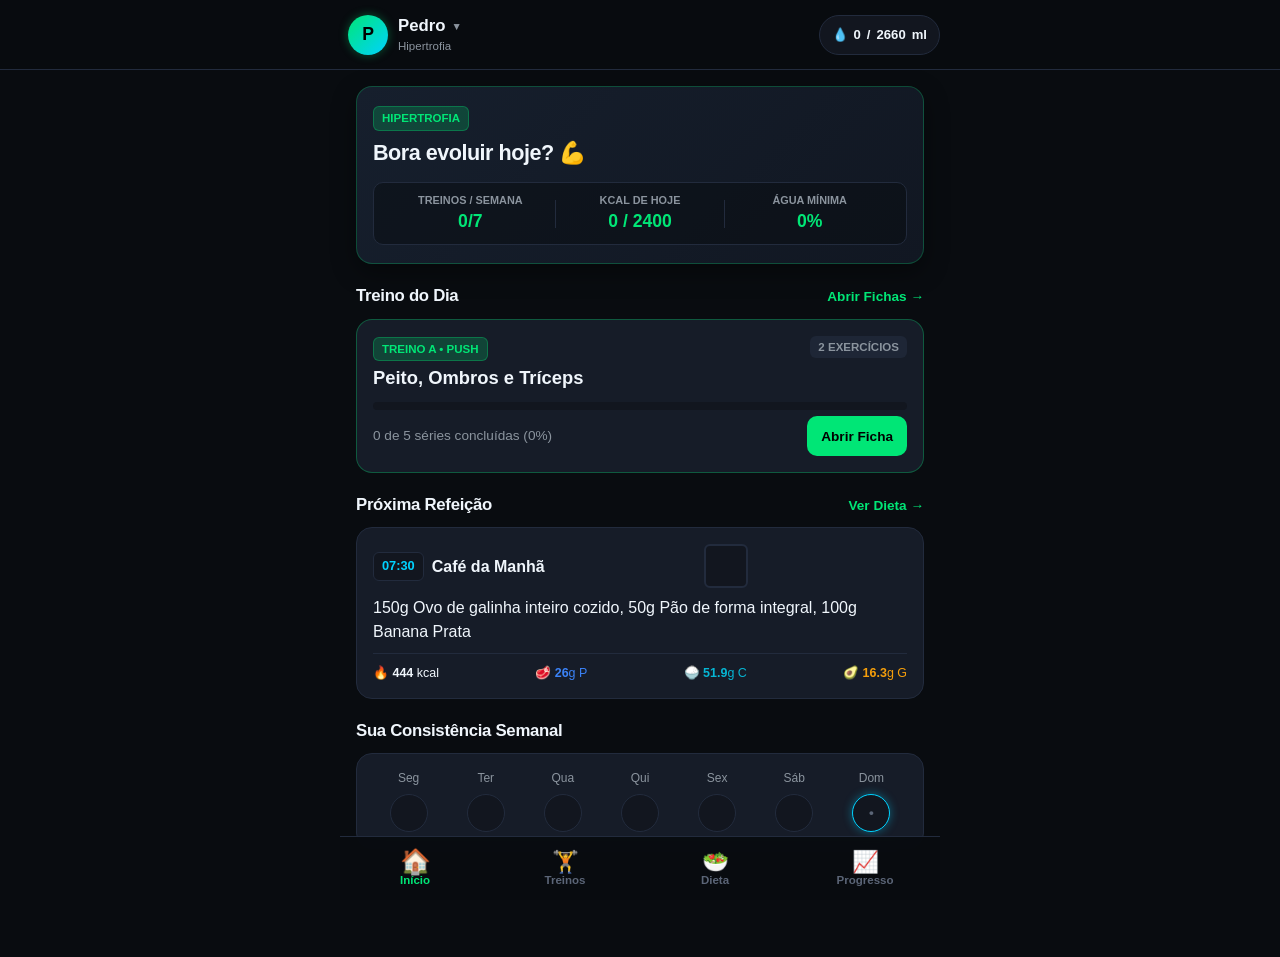
==== index.html @ f4680b04 "feat: tabela TACO com cálculo de gramas, multiperfil, comparador de fotos de evolução e meta mínima " ====
<!DOCTYPE html>
<html lang="pt-BR">
<head>
  <meta charset="UTF-8">
  <meta name="viewport" content="width=device-width, initial-scale=1.0, maximum-scale=1.0, user-scalable=no, viewport-fit=cover">
  <meta name="theme-color" content="#090c10">
  <meta name="apple-mobile-web-app-capable" content="yes">
  <meta name="apple-mobile-web-app-status-bar-style" content="black-translucent">
  <meta name="apple-mobile-web-app-title" content="IronPulse">
  <meta name="description" content="App de Treinos, Dieta TACO, Multiperfil e Comparador de Fotos">
  
  <link rel="manifest" href="./manifest.json">
  <link rel="icon" type="image/svg+xml" href="./icon.svg">
  <link rel="apple-touch-icon" href="./icon.svg">
  
  <title>IronPulse • Treinos & Dieta TACO</title>
  <link rel="stylesheet" href="./style.css">
</head>
<body>

  <!-- Top App Bar com Seletor de Perfis -->
  <header class="app-header">
    <div class="header-content">
      <!-- Seletor de Perfil do Usuário -->
      <div class="profile-header-trigger" id="btn-open-profile-sheet" title="Trocar ou Criar Perfil">
        <div class="profile-avatar-circle" id="header-avatar-circle">P</div>
        <div class="profile-name-meta">
          <div class="profile-name-row">
            <strong id="header-profile-name">Pedro</strong>
            <span class="dropdown-arrow">▼</span>
          </div>
          <span class="header-subtitle" id="header-profile-goal">Hipertrofia</span>
        </div>
      </div>

      <!-- Ações do Header (Água Rápida) -->
      <div class="header-actions">
        <button id="btn-quick-water" class="btn-pill" title="Adicionar Água">
          💧 <span id="water-display">0</span> / <span id="water-min-goal-display">2500</span>ml
        </button>
      </div>
    </div>
  </header>

  <!-- Container Principal -->
  <main class="app-content">

    <!-- ==================== ABA 1: INÍCIO ==================== -->
    <section id="tab-home" class="tab-panel active">
      <!-- Hero Card Superior -->
      <div class="hero-card">
        <div class="hero-top">
          <div>
            <span class="tag tag-accent" id="home-goal-badge">Hipertrofia</span>
            <h2 id="home-greeting">Bora evoluir hoje? 💪</h2>
          </div>
        </div>
        <div class="hero-stats-row">
          <div class="hero-stat-item">
            <span class="stat-label">Treinos / Semana</span>
            <strong class="stat-val" id="home-week-workouts-count">0/7</strong>
          </div>
          <div class="hero-divider"></div>
          <div class="hero-stat-item">
            <span class="stat-label">Kcal de Hoje</span>
            <strong class="stat-val"><span id="home-kcal-val">0</span> / <span id="home-target-kcal-val">2400</span></strong>
          </div>
          <div class="hero-divider"></div>
          <div class="hero-stat-item">
            <span class="stat-label">Água Mínima</span>
            <strong class="stat-val" id="home-water-ratio">0%</strong>
          </div>
        </div>
      </div>

      <!-- Treino Recomendado -->
      <div class="section-header">
        <h3>Treino do Dia</h3>
        <button class="link-btn" id="btn-home-manage-workouts">Abrir Fichas →</button>
      </div>
      <div class="card card-glow" id="home-workout-box">
        <!-- Renderizado dinamicamente -->
      </div>

      <!-- Próxima Refeição -->
      <div class="section-header">
        <h3>Próxima Refeição</h3>
        <button class="link-btn" id="btn-home-go-diet">Ver Dieta →</button>
      </div>
      <div class="card" id="home-meal-box">
        <!-- Renderizado dinamicamente -->
      </div>

      <!-- Rastreador de Consistência -->
      <div class="section-header">
        <h3>Sua Consistência Semanal</h3>
      </div>
      <div class="card">
        <div class="week-strip" id="home-week-strip">
          <!-- Gerado dinamicamente -->
        </div>
      </div>
    </section>

    <!-- ==================== ABA 2: TREINOS (CONSTRUTOR LIVRE) ==================== -->
    <section id="tab-workouts" class="tab-panel">
      <!-- Seletor de Fichas do Usuário -->
      <div class="workouts-nav-bar">
        <div class="workouts-scroll-pills" id="workout-tabs-bar">
          <!-- Gerado dinamicamente -->
        </div>
      </div>

      <!-- HUD de Treino em Andamento & Wake Lock -->
      <div class="session-hud" id="session-hud">
        <div class="hud-left">
          <button class="btn btn-primary btn-sm" id="btn-start-session">
            <span id="session-icon">▶</span> <span id="session-text">Iniciar Treino</span>
          </button>
          <div class="wakelock-pill" id="wakelock-pill" title="Manter a tela acesa durante o treino">
            <span class="pulse-dot"></span>
            <span class="wakelock-text">Tela Ativa</span>
          </div>
        </div>
        <div class="hud-timer" id="session-stopwatch">00:00</div>
      </div>

      <!-- Descanso entre Séries -->
      <div class="rest-timer-bar">
        <div class="rest-info">
          <span class="rest-tag">⏱️ DESCANSO:</span>
          <span class="rest-display" id="rest-timer-text">Parado</span>
        </div>
        <div class="rest-chips">
          <button class="chip-timer" data-sec="30">30s</button>
          <button class="chip-timer" data-sec="60">60s</button>
          <button class="chip-timer" data-sec="90">90s</button>
          <button class="chip-timer" data-sec="120">2m</button>
          <button class="chip-timer chip-stop" id="btn-stop-rest">✕</button>
        </div>
      </div>

      <!-- Header da Ficha Selecionada -->
      <div class="workout-header-card">
        <div class="workout-title-group">
          <h2 id="active-routine-name">Meu Treino</h2>
          <span class="workout-subtitle" id="active-routine-focus">Monte sua ficha livremente</span>
        </div>
        <div class="workout-action-buttons">
          <button class="btn-icon" id="btn-edit-routine" title="Renomear ficha">✏️</button>
          <button class="btn-icon text-danger" id="btn-delete-routine" title="Excluir ficha">🗑️</button>
        </div>
      </div>

      <!-- Lista de Exercícios com Tabela de Séries (Hevy / Strong) -->
      <div class="exercises-stack" id="exercises-stack">
        <!-- Renderizado dinamicamente -->
      </div>

      <div class="workout-bottom-actions">
        <button class="btn btn-outline btn-block" id="btn-open-catalog">
          + Adicionar Exercício (Biblioteca ou Personalizado)
        </button>
      </div>

      <div class="spacer-bottom"></div>
    </section>

    <!-- ==================== ABA 3: DIETA (INTEGRAÇÃO TABELA TACO) ==================== -->
    <section id="tab-diet" class="tab-panel">
      <!-- Painel Superior de Calorias e Macros -->
      <div class="card diet-summary-box">
        <div class="diet-summary-top">
          <div>
            <span class="text-xs text-muted">CALORIAS DO DIA</span>
            <div class="diet-kcal-big">
              <strong id="diet-consumed-kcal">0</strong> <span class="text-muted text-sm">/ <span id="diet-goal-kcal">2400</span> kcal</span>
            </div>
          </div>
          <div class="diet-remaining-col">
            <span class="text-xs text-muted">RESTANTE</span>
            <div class="kcal-remain-num" id="diet-remaining-kcal">2400</div>
          </div>
        </div>

        <div class="progress-track">
          <div class="progress-fill fill-kcal" id="diet-kcal-progress" style="width: 0%"></div>
        </div>

        <!-- 3 Barras de Macros -->
        <div class="macro-bars-list">
          <div class="macro-bar-row">
            <div class="macro-info-left">
              <span class="dot dot-protein"></span>
              <span class="macro-title">Proteína</span>
            </div>
            <span class="macro-numbers"><strong id="diet-consumed-p">0</strong> / <span id="diet-goal-p">160</span>g</span>
            <div class="progress-track-sm">
              <div class="progress-fill fill-protein" id="diet-p-progress" style="width: 0%"></div>
            </div>
          </div>

          <div class="macro-bar-row">
            <div class="macro-info-left">
              <span class="dot dot-carbs"></span>
              <span class="macro-title">Carboidrato</span>
            </div>
            <span class="macro-numbers"><strong id="diet-consumed-c">0</strong> / <span id="diet-goal-c">260</span>g</span>
            <div class="progress-track-sm">
              <div class="progress-fill fill-carbs" id="diet-c-progress" style="width: 0%"></div>
            </div>
          </div>

          <div class="macro-bar-row">
            <div class="macro-info-left">
              <span class="dot dot-fat"></span>
              <span class="macro-title">Gordura</span>
            </div>
            <span class="macro-numbers"><strong id="diet-consumed-f">0</strong> / <span id="diet-goal-f">65</span>g</span>
            <div class="progress-track-sm">
              <div class="progress-fill fill-fat" id="diet-f-progress" style="width: 0%"></div>
            </div>
          </div>
        </div>
      </div>

      <!-- Card da Meta Mínima de Água -->
      <div class="card water-target-card">
        <div class="water-card-header">
          <div class="water-left-title">
            <span class="water-icon">💧</span>
            <div>
              <h4>Consumo Mínimo de Água</h4>
              <span class="text-xs text-muted" id="water-calc-desc">Calculado: 35ml × seu peso corporal</span>
            </div>
          </div>
          <div class="water-quick-buttons">
            <button class="btn-water-add" data-add="250">+250ml</button>
            <button class="btn-water-add" data-add="500">+500ml</button>
            <button class="btn-water-reset" id="btn-reset-water" title="Zerar água do dia">↺</button>
          </div>
        </div>
        <div class="progress-track mt-2">
          <div class="progress-fill fill-water" id="water-progress-fill" style="width: 0%"></div>
        </div>
        <div class="water-numbers-footer">
          <span class="text-sm"><strong id="water-current-total">0</strong> de <strong id="water-target-total">2800</strong> ml</span>
          <span class="text-sm text-cyan" id="water-percent-badge">0%</span>
        </div>
      </div>

      <!-- Refeições Cadastradas com Calculadora TACO -->
      <div class="section-header">
        <h3>Suas Refeições (Tabela TACO)</h3>
        <button class="btn btn-sm btn-outline" id="btn-add-meal">+ Nova Refeição</button>
      </div>

      <div class="meals-stack" id="meals-stack">
        <!-- Renderizado dinamicamente -->
      </div>

      <div class="spacer-bottom"></div>
    </section>

    <!-- ==================== ABA 4: PROGRESSO, FOTOS & PERFIL ==================== -->
    <section id="tab-progress" class="tab-panel">
      <!-- Seletor de Sub-abas (Fotos de Evolução / Cargas & Metas) -->
      <div class="progress-sub-tabs mb-3">
        <button class="sub-tab-btn active" data-subtab="sub-photos">📸 Fotos & Comparador</button>
        <button class="sub-tab-btn" data-subtab="sub-charts">📈 Cargas & Metas</button>
      </div>

      <!-- SUB-ABA 1: GALERIA DE FOTOS E COMPARADOR ANTES & DEPOIS -->
      <div class="sub-tab-content active" id="sub-photos">
        <!-- Barra de Ação de Upload -->
        <div class="card photo-upload-card">
          <div class="photo-upload-header">
            <div>
              <h4>Comparador de Físico (Antes & Depois)</h4>
              <p class="text-xs text-muted">Tire fotos periódicas e compare sua evolução lado a lado.</p>
            </div>
            <label class="btn btn-primary btn-sm btn-camera" for="input-camera-photo">
              📷 + Nova Foto
              <input type="file" id="input-camera-photo" accept="image/*" style="display:none;">
            </label>
          </div>
        </div>

        <!-- Seção do Comparador Lado a Lado -->
        <div class="card" id="comparator-card" style="display: none;">
          <div class="section-header" style="margin-top: 0;">
            <h3>Comparando Evolução</h3>
            <button class="link-btn" id="btn-close-comparator">Fechar ✕</button>
          </div>
          <div class="comparator-grid">
            <div class="comparator-side">
              <span class="badge badge-accent mb-2">ANTES</span>
              <div class="comparator-img-wrap" id="comparator-before-wrap">
                <img id="comparator-before-img" src="" alt="Antes">
              </div>
              <div class="comparator-meta" id="comparator-before-meta"></div>
            </div>
            <div class="comparator-side">
              <span class="badge badge-cyan mb-2">DEPOIS</span>
              <div class="comparator-img-wrap" id="comparator-after-wrap">
                <img id="comparator-after-img" src="" alt="Depois">
              </div>
              <div class="comparator-meta" id="comparator-after-meta"></div>
            </div>
          </div>
        </div>

        <!-- Galeria de Fotos do Usuário -->
        <div class="section-header">
          <h3>Suas Fotos Registradas</h3>
          <span class="text-xs text-muted" id="photos-count-badge">0 fotos</span>
        </div>
        <div class="photos-grid" id="photos-grid">
          <!-- Renderizado dinamicamente -->
        </div>
      </div>

      <!-- SUB-ABA 2: CARGAS, METAS E DADOS -->
      <div class="sub-tab-content" id="sub-charts">
        <!-- Gráfico de Cargas -->
        <div class="section-header">
          <h3>Evolução de Cargas</h3>
        </div>
        <div class="card">
          <label for="select-chart-ex" class="form-label">Exercício para Análise:</label>
          <select id="select-chart-ex" class="form-control mb-3"></select>

          <div class="chart-box">
            <div class="chart-headline">
              <span class="text-sm text-muted">Histórico de Carga Máxima</span>
              <span class="badge badge-accent" id="chart-max-weight">-- kg</span>
            </div>
            <div class="svg-chart-wrapper" id="progress-chart-container"></div>
          </div>
        </div>

        <!-- Metas do Perfil Ativo -->
        <div class="section-header">
          <h3>Metas do Perfil Atual</h3>
        </div>
        <div class="card">
          <form id="form-user-goals">
            <div class="form-row">
              <div class="form-group col">
                <label class="form-label" for="input-profile-weight">Peso Atual (kg)</label>
                <input type="number" inputmode="decimal" step="0.1" id="input-profile-weight" class="form-control" placeholder="Ex: 75.5" required>
              </div>
              <div class="form-group col">
                <label class="form-label" for="input-profile-height">Altura (cm)</label>
                <input type="number" inputmode="numeric" id="input-profile-height" class="form-control" placeholder="Ex: 178">
              </div>
            </div>

            <div class="form-group">
              <label class="form-label" for="input-goal-title">Objetivo Atual</label>
              <select id="input-goal-title" class="form-control">
                <option value="Hipertrofia">Hipertrofia (Ganho de Massa Muscular)</option>
                <option value="Emagrecimento">Emagrecimento / Cutting (Definição)</option>
                <option value="Manutenção">Manutenção / Performance</option>
                <option value="Força Pura">Powerlifting / Força</option>
              </select>
            </div>

            <div class="form-group">
              <label class="form-label" for="input-goal-kcal">Calorias Diárias (kcal)</label>
              <input type="number" inputmode="numeric" id="input-goal-kcal" class="form-control" min="500" max="8000" required>
            </div>

            <div class="form-row">
              <div class="form-group col">
                <label class="form-label" for="input-goal-p">Proteína (g)</label>
                <input type="number" inputmode="numeric" id="input-goal-p" class="form-control" min="0" max="600" required>
              </div>
              <div class="form-group col">
                <label class="form-label" for="input-goal-c">Carbo (g)</label>
                <input type="number" inputmode="numeric" id="input-goal-c" class="form-control" min="0" max="1000" required>
              </div>
              <div class="form-group col">
                <label class="form-label" for="input-goal-f">Gordura (g)</label>
                <input type="number" inputmode="numeric" id="input-goal-f" class="form-control" min="0" max="300" required>
              </div>
            </div>

            <button type="submit" class="btn btn-primary btn-block">Salvar Metas do Perfil</button>
          </form>
        </div>

        <!-- Backup Geral -->
        <div class="section-header">
          <h3>Backup dos Perfis</h3>
        </div>
        <div class="card">
          <div class="backup-grid">
            <button class="btn btn-outline btn-block" id="btn-export-backup">📥 Exportar Backup (.JSON)</button>
            <label class="btn btn-outline btn-block btn-file-upload" for="input-backup-file">
              📤 Importar Backup (.JSON)
              <input type="file" id="input-backup-file" accept=".json" style="display:none;">
            </label>
            <button class="btn btn-outline btn-block text-danger mt-2" id="btn-clear-all-data">🗑️ Limpar e Começar do Zero</button>
          </div>
        </div>
      </div>

      <div class="spacer-bottom"></div>
    </section>

  </main>

  <!-- ==================== BOTTOM NAV (FIXA) ==================== -->
  <nav class="bottom-bar">
    <button class="bar-item active" data-tab="tab-home">
      <span class="bar-icon">🏠</span>
      <span class="bar-label">Início</span>
    </button>
    <button class="bar-item" data-tab="tab-workouts">
      <span class="bar-icon">🏋️</span>
      <span class="bar-label">Treinos</span>
    </button>
    <button class="bar-item" data-tab="tab-diet">
      <span class="bar-icon">🥗</span>
      <span class="bar-label">Dieta</span>
    </button>
    <button class="bar-item" data-tab="tab-progress">
      <span class="bar-icon">📈</span>
      <span class="bar-label">Progresso</span>
    </button>
  </nav>

  <!-- ==================== MODAL: GERENCIADOR DE PERFIS ==================== -->
  <div class="modal-backdrop" id="modal-profiles">
    <div class="modal-sheet">
      <div class="modal-sheet-header">
        <div>
          <h3>Perfis de Usuários</h3>
          <span class="text-xs text-muted">Cada perfil tem seus próprios treinos e dieta</span>
        </div>
        <button class="btn-modal-close" data-dismiss="modal-profiles">✕</button>
      </div>

      <!-- Lista de Perfis Cadastrados -->
      <div class="profiles-list-box mb-3" id="profiles-list-box">
        <!-- Renderizado dinamicamente -->
      </div>

      <button class="btn btn-primary btn-block" id="btn-open-create-profile">
        + Criar Novo Perfil de Usuário
      </button>
    </div>
  </div>

  <!-- ==================== MODAL: CRIAR / EDITAR PERFIL ==================== -->
  <div class="modal-backdrop" id="modal-create-profile">
    <div class="modal-sheet">
      <div class="modal-sheet-header">
        <h3 id="modal-profile-title">Novo Perfil</h3>
        <button class="btn-modal-close" data-dismiss="modal-create-profile">✕</button>
      </div>
      <form id="form-create-profile">
        <input type="hidden" id="input-edit-profile-id">
        <div class="form-group">
          <label class="form-label" for="input-new-profile-name">Nome do Usuário</label>
          <input type="text" id="input-new-profile-name" class="form-control" placeholder="Ex: Pedro, Evelyn, Atleta" required>
        </div>
        <div class="form-row">
          <div class="form-group col">
            <label class="form-label" for="input-new-profile-weight">Peso Corporal (kg)</label>
            <input type="number" inputmode="decimal" step="0.1" id="input-new-profile-weight" class="form-control" placeholder="75" required>
          </div>
          <div class="form-group col">
            <label class="form-label" for="input-new-profile-height">Altura (cm)</label>
            <input type="number" inputmode="numeric" id="input-new-profile-height" class="form-control" placeholder="175">
          </div>
        </div>
        <div class="form-group">
          <label class="form-label" for="input-new-profile-goal">Objetivo</label>
          <select id="input-new-profile-goal" class="form-control">
            <option value="Hipertrofia">Hipertrofia</option>
            <option value="Emagrecimento">Emagrecimento</option>
            <option value="Manutenção">Manutenção</option>
          </select>
        </div>
        <div class="modal-sheet-footer">
          <button type="button" class="btn btn-outline" data-dismiss="modal-create-profile">Cancelar</button>
          <button type="submit" class="btn btn-primary">Salvar Perfil</button>
        </div>
      </form>
    </div>
  </div>

  <!-- ==================== MODAL: ADICIONAR ALIMENTO DA TABELA TACO ==================== -->
  <div class="modal-backdrop" id="modal-taco-picker">
    <div class="modal-sheet">
      <div class="modal-sheet-header">
        <div>
          <h3>Tabela TACO • Alimentos</h3>
          <span class="text-xs text-muted">Composição nutricional oficial</span>
        </div>
        <button class="btn-modal-close" data-dismiss="modal-taco-picker">✕</button>
      </div>

      <div class="search-box-wrap mb-3">
        <input type="text" id="taco-search-input" class="form-control" placeholder="🔍 Buscar alimento (arroz, frango, aveia, ovo...)">
      </div>

      <!-- Alimento Selecionado e Calculadora de Gramas -->
      <div class="taco-calc-box mb-3" id="taco-calc-box" style="display: none;">
        <div class="taco-calc-header">
          <strong id="taco-calc-food-name">Peito de frango grelhado</strong>
          <span class="tag tag-accent" id="taco-calc-category">Aves</span>
        </div>
        <div class="taco-input-row">
          <label for="taco-grams-input">Quantidade (g ou ml):</label>
          <input type="number" inputmode="numeric" id="taco-grams-input" class="form-control taco-gram-field" value="100" min="1" max="2000">
        </div>
        <!-- Macros calculados ao vivo -->
        <div class="taco-live-macros">
          <div class="live-macro"><span class="text-xs">Kcal:</span> <strong id="taco-res-kcal">159</strong></div>
          <div class="live-macro"><span class="text-xs">Prot:</span> <strong id="taco-res-p" style="color:var(--macro-p);">32g</strong></div>
          <div class="live-macro"><span class="text-xs">Carb:</span> <strong id="taco-res-c" style="color:var(--macro-c);">0g</strong></div>
          <div class="live-macro"><span class="text-xs">Gord:</span> <strong id="taco-res-f" style="color:var(--macro-f);">2.5g</strong></div>
        </div>
        <button class="btn btn-primary btn-block btn-sm mt-2" id="btn-confirm-add-taco">
          + Adicionar à Refeição
        </button>
      </div>

      <!-- Lista de Alimentos da Tabela TACO -->
      <div class="taco-items-scroll" id="taco-items-scroll">
        <!-- Renderizado dinamicamente -->
      </div>
    </div>
  </div>

  <!-- ==================== MODAL: SALVAR NOVA FOTO DE FÍSICO ==================== -->
  <div class="modal-backdrop" id="modal-save-photo">
    <div class="modal-sheet">
      <div class="modal-sheet-header">
        <h3>Registrar Foto de Evolução</h3>
        <button class="btn-modal-close" data-dismiss="modal-save-photo">✕</button>
      </div>
      <form id="form-save-photo">
        <div class="preview-photo-box mb-3">
          <img id="preview-photo-img" src="" alt="Foto">
        </div>
        <div class="form-row">
          <div class="form-group col">
            <label class="form-label" for="input-photo-date">Data</label>
            <input type="date" id="input-photo-date" class="form-control" required>
          </div>
          <div class="form-group col">
            <label class="form-label" for="input-photo-weight">Peso Atual (kg)</label>
            <input type="number" inputmode="decimal" step="0.1" id="input-photo-weight" class="form-control" placeholder="Ex: 75.0">
          </div>
        </div>
        <div class="form-group">
          <label class="form-label" for="select-photo-pose">Posição / Pose</label>
          <select id="select-photo-pose" class="form-control">
            <option value="Frente">Frente</option>
            <option value="Costas">Costas</option>
            <option value="Lado / Perfil">Lado / Perfil</option>
            <option value="Duplo Bíceps">Duplo Bíceps</option>
          </select>
        </div>
        <div class="modal-sheet-footer">
          <button type="button" class="btn btn-outline" data-dismiss="modal-save-photo">Cancelar</button>
          <button type="submit" class="btn btn-primary">Salvar no Histórico</button>
        </div>
      </form>
    </div>
  </div>

  <!-- ==================== MODAL: BIBLIOTECA DE EXERCÍCIOS ==================== -->
  <div class="modal-backdrop" id="modal-catalog">
    <div class="modal-sheet">
      <div class="modal-sheet-header">
        <div>
          <h3>Adicionar Exercício</h3>
          <span class="text-xs text-muted">Escolha da lista ou digite o seu</span>
        </div>
        <button class="btn-modal-close" data-dismiss="modal-catalog">✕</button>
      </div>
      <div class="catalog-filters" id="catalog-filters">
        <button class="filter-chip active" data-muscle="all">Todos</button>
        <button class="filter-chip" data-muscle="Peito">Peito</button>
        <button class="filter-chip" data-muscle="Costas">Costas</button>
        <button class="filter-chip" data-muscle="Pernas">Pernas</button>
        <button class="filter-chip" data-muscle="Ombros">Ombros</button>
        <button class="filter-chip" data-muscle="Bíceps">Bíceps</button>
        <button class="filter-chip" data-muscle="Tríceps">Tríceps</button>
        <button class="filter-chip" data-muscle="Abdômen">Abdômen</button>
      </div>
      <div class="search-box-wrap mb-3">
        <input type="text" id="catalog-search-input" class="form-control" placeholder="🔍 Buscar exercício ou digitar novo...">
      </div>
      <div class="custom-ex-prompt" id="custom-ex-prompt" style="display: none;">
        <span>Não encontrou?</span>
        <button class="btn btn-sm btn-primary" id="btn-create-custom-ex">+ Criar com este nome</button>
      </div>
      <div class="catalog-list" id="catalog-list"></div>
    </div>
  </div>

  <!-- ==================== MODAL: CRIAR / EDITAR FICHA DE TREINO ==================== -->
  <div class="modal-backdrop" id="modal-routine">
    <div class="modal-sheet">
      <div class="modal-sheet-header">
        <h3 id="modal-routine-title">Montar Ficha de Treino</h3>
        <button class="btn-modal-close" data-dismiss="modal-routine">✕</button>
      </div>
      <form id="form-routine">
        <input type="hidden" id="input-routine-id">
        <div class="form-group">
          <label class="form-label" for="input-routine-name">Nome da Ficha</label>
          <input type="text" id="input-routine-name" class="form-control" placeholder="Ex: Treino A • Peito e Tríceps" required>
        </div>
        <div class="form-group">
          <label class="form-label" for="input-routine-focus">Músculos / Divisão</label>
          <input type="text" id="input-routine-focus" class="form-control" placeholder="Ex: Foco Peitoral Superior e Deltóides" required>
        </div>
        <div class="modal-sheet-footer">
          <button type="button" class="btn btn-outline" data-dismiss="modal-routine">Cancelar</button>
          <button type="submit" class="btn btn-primary">Salvar Ficha</button>
        </div>
      </form>
    </div>
  </div>

  <!-- ==================== MODAL: EDITAR EXERCÍCIO ==================== -->
  <div class="modal-backdrop" id="modal-edit-ex">
    <div class="modal-sheet">
      <div class="modal-sheet-header">
        <h3 id="modal-edit-ex-title">Configurar Exercício</h3>
        <button class="btn-modal-close" data-dismiss="modal-edit-ex">✕</button>
      </div>
      <form id="form-edit-ex">
        <input type="hidden" id="input-edit-ex-id">
        <div class="form-group">
          <label class="form-label" for="input-edit-ex-name">Nome do Exercício</label>
          <input type="text" id="input-edit-ex-name" class="form-control" required>
        </div>
        <div class="form-group">
          <label class="form-label" for="input-edit-ex-notes">Observações / Dicas de Execução</label>
          <input type="text" id="input-edit-ex-notes" class="form-control" placeholder="Ex: Cadência 3-1, pausa embaixo, pegada aberta">
        </div>
        <div class="modal-sheet-footer">
          <button type="button" class="btn btn-outline" data-dismiss="modal-edit-ex">Cancelar</button>
          <button type="submit" class="btn btn-primary">Salvar</button>
        </div>
      </form>
    </div>
  </div>

  <!-- ==================== MODAL: HISTÓRICO DE CARGA ==================== -->
  <div class="modal-backdrop" id="modal-history">
    <div class="modal-sheet">
      <div class="modal-sheet-header">
        <div>
          <h3 id="history-modal-title">Evolução do Exercício</h3>
          <span class="text-xs text-muted" id="history-modal-sub">Histórico de cargas</span>
        </div>
        <button class="btn-modal-close" data-dismiss="modal-history">✕</button>
      </div>
      <div class="chart-box mb-3">
        <div class="svg-chart-wrapper" id="history-modal-chart"></div>
      </div>
      <div class="history-table-box" id="history-table-records"></div>
      <div class="modal-sheet-footer">
        <button type="button" class="btn btn-outline btn-block" data-dismiss="modal-history">Fechar</button>
      </div>
    </div>
  </div>

  <!-- ==================== MODAL: ADICIONAR / EDITAR REFEIÇÃO ==================== -->
  <div class="modal-backdrop" id="modal-meal">
    <div class="modal-sheet">
      <div class="modal-sheet-header">
        <h3 id="modal-meal-title">Refeição</h3>
        <button class="btn-modal-close" data-dismiss="modal-meal">✕</button>
      </div>
      <form id="form-meal">
        <input type="hidden" id="input-meal-id">
        <div class="form-row">
          <div class="form-group col-8">
            <label class="form-label" for="input-meal-name">Nome da Refeição</label>
            <input type="text" id="input-meal-name" class="form-control" placeholder="Ex: Almoço" required>
          </div>
          <div class="form-group col-4">
            <label class="form-label" for="input-meal-time">Horário</label>
            <input type="time" id="input-meal-time" class="form-control" required>
          </div>
        </div>
        <div class="modal-sheet-footer">
          <button type="button" class="btn btn-outline" data-dismiss="modal-meal">Cancelar</button>
          <button type="submit" class="btn btn-primary">Salvar Refeição</button>
        </div>
      </form>
    </div>
  </div>

  <!-- Toast Hub -->
  <div class="toast-hub" id="toast-hub"></div>

  <!-- Scripts: TACO Database, IndexedDB e App -->
  <script src="./taco.js"></script>
  <script src="./db.js"></script>
  <script src="./app.js"></script>
</body>
</html>
---- style.css ----
/* ==========================================================================
   IronPulse - Design System Premium para Atletas
   Estilo Hevy / Strong • Tabela TACO • Multiperfil & Fotos
   ========================================================================== */

:root {
  --bg-deep: #090c10;
  --bg-surface: #12161f;
  --bg-card: #161c28;
  --bg-elevated: #1e2636;
  --border: #222b3d;
  --border-focus: #00e676;

  /* Cores de Ação */
  --accent: #00e676;
  --accent-glow: rgba(0, 230, 118, 0.2);
  --cyan: #00d2ff;
  --purple: #a855f7;
  --danger: #ff5252;
  --warning: #ffb142;

  /* Macros & Nutrição */
  --macro-p: #3b82f6;
  --macro-c: #06b6d4;
  --macro-f: #f59e0b;
  --macro-k: #10b981;
  --water: #0ea5e9;

  /* Tipografia */
  --text-primary: #f0f6fc;
  --text-secondary: #8b949e;
  --text-muted: #5b6577;

  /* Dimensões */
  --bottom-bar-height: 64px;
  --radius-xs: 6px;
  --radius-sm: 10px;
  --radius-md: 16px;
  --radius-lg: 24px;
}

*, *::before, *::after {
  box-sizing: border-box;
  margin: 0;
  padding: 0;
  -webkit-tap-highlight-color: transparent;
}

html, body {
  background-color: var(--bg-deep);
  color: var(--text-primary);
  font-family: -apple-system, BlinkMacSystemFont, "Segoe UI", Roboto, Helvetica, Arial, sans-serif;
  font-size: 16px;
  line-height: 1.45;
  min-height: 100vh;
  min-height: -webkit-fill-available;
  overflow-x: hidden;
  touch-action: manipulation;
}

body {
  display: flex;
  flex-direction: column;
}

/* ==================== TOP APP BAR & MULTIPERFIL ==================== */
.app-header {
  position: sticky;
  top: 0;
  z-index: 50;
  background-color: rgba(9, 12, 16, 0.9);
  backdrop-filter: blur(14px);
  -webkit-backdrop-filter: blur(14px);
  border-bottom: 1px solid var(--border);
  padding: 10px 16px;
  padding-top: max(10px, env(safe-area-inset-top));
}

.header-content {
  display: flex;
  align-items: center;
  justify-content: space-between;
  max-width: 600px;
  margin: 0 auto;
}

.profile-header-trigger {
  display: flex;
  align-items: center;
  gap: 10px;
  cursor: pointer;
  padding: 4px 8px;
  border-radius: var(--radius-sm);
  transition: background-color 0.15s ease;
}

.profile-header-trigger:active {
  background-color: var(--bg-surface);
}

.profile-avatar-circle {
  width: 40px;
  height: 40px;
  border-radius: 50%;
  background: linear-gradient(135deg, #00e676, #00d2ff);
  color: #000;
  font-weight: 800;
  font-size: 1.1rem;
  display: flex;
  align-items: center;
  justify-content: center;
  box-shadow: 0 0 10px rgba(0, 230, 118, 0.35);
  flex-shrink: 0;
}

.profile-name-meta {
  display: flex;
  flex-direction: column;
}

.profile-name-row {
  display: flex;
  align-items: center;
  gap: 6px;
}

.profile-name-row strong {
  font-size: 1.05rem;
  font-weight: 800;
}

.dropdown-arrow {
  font-size: 0.65rem;
  color: var(--text-secondary);
}

.header-subtitle {
  font-size: 0.72rem;
  color: var(--text-secondary);
}

.btn-pill {
  background-color: var(--bg-surface);
  border: 1px solid var(--border);
  color: var(--text-primary);
  min-height: 40px;
  padding: 6px 12px;
  border-radius: 999px;
  font-size: 0.82rem;
  font-weight: 700;
  cursor: pointer;
  display: flex;
  align-items: center;
  gap: 6px;
}

.btn-pill:active {
  transform: scale(0.95);
  background-color: var(--bg-elevated);
}

/* ==================== CONTAINER PRINCIPAL ==================== */
.app-content {
  flex: 1;
  max-width: 600px;
  width: 100%;
  margin: 0 auto;
  padding: 16px;
  padding-bottom: calc(var(--bottom-bar-height) + 28px + env(safe-area-inset-bottom));
}

.tab-panel {
  display: none;
}

.tab-panel.active {
  display: block;
  animation: tabFade 0.2s cubic-bezier(0.16, 1, 0.3, 1);
}

@keyframes tabFade {
  from { opacity: 0; transform: translateY(6px); }
  to { opacity: 1; transform: translateY(0); }
}

/* ==================== HERO & CARDS ==================== */
.hero-card {
  background: linear-gradient(135deg, #161f2d, #111722);
  border: 1px solid rgba(0, 230, 118, 0.25);
  border-radius: var(--radius-md);
  padding: 18px 16px;
  margin-bottom: 20px;
  box-shadow: 0 8px 24px rgba(0, 0, 0, 0.4);
}

.hero-top {
  margin-bottom: 14px;
}

.hero-top h2 {
  font-size: 1.35rem;
  font-weight: 800;
  letter-spacing: -0.5px;
  margin-top: 6px;
}

.hero-stats-row {
  display: flex;
  align-items: center;
  background-color: rgba(9, 12, 16, 0.5);
  border: 1px solid var(--border);
  border-radius: var(--radius-sm);
  padding: 10px 12px;
}

.hero-stat-item {
  flex: 1;
  text-align: center;
}

.hero-divider {
  width: 1px;
  height: 28px;
  background-color: var(--border);
}

.stat-label {
  display: block;
  font-size: 0.68rem;
  color: var(--text-secondary);
  text-transform: uppercase;
  font-weight: 700;
}

.stat-val {
  font-size: 1.1rem;
  font-weight: 800;
  color: var(--accent);
}

.card {
  background-color: var(--bg-card);
  border: 1px solid var(--border);
  border-radius: var(--radius-md);
  padding: 16px;
  margin-bottom: 16px;
}

.card-glow {
  border-color: rgba(0, 230, 118, 0.3);
  position: relative;
}

.section-header {
  display: flex;
  align-items: center;
  justify-content: space-between;
  margin: 20px 0 10px 0;
}

.section-header h3 {
  font-size: 1.05rem;
  font-weight: 800;
  letter-spacing: -0.3px;
}

.link-btn {
  background: none;
  border: none;
  color: var(--accent);
  font-size: 0.85rem;
  font-weight: 700;
  cursor: pointer;
}

.tag {
  display: inline-block;
  font-size: 0.72rem;
  font-weight: 700;
  text-transform: uppercase;
  padding: 3px 8px;
  border-radius: var(--radius-xs);
  background-color: var(--bg-elevated);
  color: var(--text-secondary);
}

.tag-accent {
  background: var(--accent-glow);
  color: var(--accent);
  border: 1px solid rgba(0, 230, 118, 0.3);
}

.tag-muscle {
  background-color: rgba(0, 210, 255, 0.12);
  color: var(--cyan);
  border: 1px solid rgba(0, 210, 255, 0.25);
}

.badge-cyan {
  background-color: rgba(0, 210, 255, 0.2);
  color: var(--cyan);
}

.text-xs { font-size: 0.75rem; }
.text-sm { font-size: 0.85rem; }
.text-muted { color: var(--text-secondary); }
.text-cyan { color: var(--cyan); }
.text-danger { color: var(--danger); }
.mb-2 { margin-bottom: 8px; }
.mb-3 { margin-bottom: 14px; }
.mt-2 { margin-top: 8px; }

/* Strip semanal */
.week-strip {
  display: grid;
  grid-template-columns: repeat(7, 1fr);
  gap: 6px;
  text-align: center;
}

.strip-col {
  display: flex;
  flex-direction: column;
  align-items: center;
  gap: 6px;
}

.strip-bubble {
  width: 38px;
  height: 38px;
  border-radius: 50%;
  border: 1.5px solid var(--border);
  background-color: var(--bg-surface);
  display: flex;
  align-items: center;
  justify-content: center;
  font-size: 0.85rem;
  font-weight: 800;
  color: var(--text-muted);
}

.strip-bubble.done {
  background-color: var(--accent);
  border-color: var(--accent);
  color: #000;
}

.strip-bubble.today {
  border-color: var(--cyan);
  box-shadow: 0 0 10px rgba(0, 210, 255, 0.4);
}

/* ==================== ABA TREINOS ==================== */
.workouts-nav-bar {
  margin-bottom: 12px;
}

.workouts-scroll-pills {
  display: flex;
  gap: 8px;
  overflow-x: auto;
  padding: 4px 0 8px 0;
  scrollbar-width: none;
}

.workouts-scroll-pills::-webkit-scrollbar {
  display: none;
}

.routine-tab-pill {
  min-height: 48px;
  padding: 10px 18px;
  border-radius: 999px;
  border: 1px solid var(--border);
  background-color: var(--bg-surface);
  color: var(--text-secondary);
  font-size: 0.9rem;
  font-weight: 700;
  white-space: nowrap;
  cursor: pointer;
  display: flex;
  align-items: center;
  gap: 6px;
  transition: all 0.15s ease;
}

.routine-tab-pill.active {
  background-color: var(--accent);
  color: #000;
  border-color: var(--accent);
}

.routine-tab-pill.btn-add-routine {
  border-style: dashed;
  border-color: var(--text-secondary);
  color: var(--text-primary);
}

/* HUD de Treino Ativo & Wake Lock */
.session-hud {
  background-color: var(--bg-surface);
  border: 1px solid var(--border);
  border-radius: var(--radius-md);
  padding: 10px 14px;
  display: flex;
  align-items: center;
  justify-content: space-between;
  margin-bottom: 12px;
}

.hud-left {
  display: flex;
  align-items: center;
  gap: 10px;
}

.wakelock-pill {
  display: flex;
  align-items: center;
  gap: 6px;
  background-color: var(--bg-elevated);
  border: 1px solid var(--border);
  padding: 4px 10px;
  border-radius: 999px;
  font-size: 0.75rem;
  color: var(--text-muted);
}

.wakelock-pill.active {
  border-color: rgba(0, 230, 118, 0.4);
  color: var(--accent);
}

.pulse-dot {
  width: 8px;
  height: 8px;
  border-radius: 50%;
  background-color: var(--text-muted);
}

.wakelock-pill.active .pulse-dot {
  background-color: var(--accent);
  box-shadow: 0 0 6px var(--accent);
  animation: pulseAnim 1.8s infinite;
}

@keyframes pulseAnim {
  0% { transform: scale(0.9); opacity: 0.6; }
  50% { transform: scale(1.2); opacity: 1; }
  100% { transform: scale(0.9); opacity: 0.6; }
}

.hud-timer {
  font-family: monospace;
  font-size: 1.3rem;
  font-weight: 800;
  color: var(--cyan);
}

/* Descanso Rápido */
.rest-timer-bar {
  background: var(--bg-surface);
  border: 1px solid var(--border);
  border-radius: var(--radius-sm);
  padding: 10px 14px;
  display: flex;
  align-items: center;
  justify-content: space-between;
  margin-bottom: 14px;
}

.rest-info {
  display: flex;
  align-items: center;
  gap: 6px;
}

.rest-tag {
  font-size: 0.72rem;
  font-weight: 700;
  color: var(--text-secondary);
}

.rest-display {
  font-size: 0.85rem;
  font-weight: 800;
  color: var(--accent);
}

.rest-chips {
  display: flex;
  gap: 6px;
}

.chip-timer {
  min-height: 40px;
  padding: 4px 10px;
  border-radius: var(--radius-xs);
  border: 1px solid var(--border);
  background-color: var(--bg-elevated);
  color: var(--text-primary);
  font-size: 0.8rem;
  font-weight: 700;
  cursor: pointer;
}

.chip-timer:active {
  transform: scale(0.94);
  background-color: var(--accent);
  color: #000;
}

.chip-stop {
  background: rgba(255, 82, 82, 0.15);
  border-color: rgba(255, 82, 82, 0.3);
  color: var(--danger);
}

/* Cabeçalho do Treino Selecionado */
.workout-header-card {
  display: flex;
  align-items: flex-start;
  justify-content: space-between;
  margin: 16px 0 14px 0;
}

.workout-title-group h2 {
  font-size: 1.35rem;
  font-weight: 800;
  letter-spacing: -0.4px;
}

.workout-subtitle {
  font-size: 0.85rem;
  color: var(--text-secondary);
}

.workout-action-buttons {
  display: flex;
  gap: 6px;
}

/* Card de Exercício */
.exercise-block {
  background-color: var(--bg-card);
  border: 1px solid var(--border);
  border-radius: var(--radius-md);
  padding: 16px;
  margin-bottom: 16px;
  box-shadow: 0 4px 16px rgba(0, 0, 0, 0.2);
}

.exercise-block-header {
  display: flex;
  align-items: flex-start;
  justify-content: space-between;
  margin-bottom: 10px;
}

.exercise-heading-left {
  flex: 1;
}

.exercise-block-title {
  font-size: 1.1rem;
  font-weight: 800;
  margin-bottom: 2px;
}

.exercise-tools {
  display: flex;
  align-items: center;
  gap: 4px;
}

.btn-tool {
  width: 38px;
  height: 38px;
  border-radius: var(--radius-xs);
  border: 1px solid var(--border);
  background: var(--bg-surface);
  color: var(--text-secondary);
  font-size: 0.9rem;
  cursor: pointer;
  display: flex;
  align-items: center;
  justify-content: center;
}

.btn-tool:active {
  background: var(--bg-elevated);
  transform: scale(0.92);
}

.exercise-notes-text {
  font-size: 0.8rem;
  color: var(--text-secondary);
  font-style: italic;
  margin-bottom: 12px;
  padding: 6px 10px;
  background-color: var(--bg-surface);
  border-radius: var(--radius-xs);
  border-left: 2px solid var(--accent);
}

/* Tabela de Séries */
.sets-table-wrap {
  width: 100%;
  margin-bottom: 10px;
}

.sets-table-header {
  display: grid;
  grid-template-columns: 44px 1fr 1fr 1fr 48px;
  gap: 6px;
  padding-bottom: 6px;
  border-bottom: 1px solid var(--border);
  font-size: 0.72rem;
  font-weight: 800;
  color: var(--text-muted);
  text-align: center;
}

.set-row {
  display: grid;
  grid-template-columns: 44px 1fr 1fr 1fr 48px;
  gap: 6px;
  align-items: center;
  padding: 8px 0;
  border-bottom: 1px dashed var(--border);
}

.set-row.completed {
  background-color: rgba(0, 230, 118, 0.05);
}

.set-badge {
  width: 32px;
  height: 32px;
  border-radius: var(--radius-xs);
  background-color: var(--bg-elevated);
  border: 1px solid var(--border);
  font-size: 0.8rem;
  font-weight: 800;
  display: flex;
  align-items: center;
  justify-content: center;
  margin: 0 auto;
}

.set-prev {
  font-size: 0.75rem;
  color: var(--text-muted);
  text-align: center;
  white-space: nowrap;
}

.input-set {
  width: 100%;
  min-height: 44px;
  background-color: var(--bg-surface);
  border: 1px solid var(--border);
  border-radius: var(--radius-xs);
  color: var(--text-primary);
  font-size: 0.95rem;
  font-weight: 700;
  text-align: center;
  outline: none;
}

.input-set:focus {
  border-color: var(--accent);
  background-color: var(--bg-deep);
}

.btn-check-set {
  width: 44px;
  height: 44px;
  border-radius: var(--radius-xs);
  border: 2px solid var(--border);
  background-color: var(--bg-surface);
  color: transparent;
  font-size: 1.2rem;
  font-weight: 800;
  display: flex;
  align-items: center;
  justify-content: center;
  cursor: pointer;
  margin: 0 auto;
}

.btn-check-set.checked {
  background-color: var(--accent);
  border-color: var(--accent);
  color: #000;
}

.btn-add-set {
  width: 100%;
  min-height: 44px;
  border: 1px dashed var(--border);
  background-color: var(--bg-surface);
  color: var(--text-secondary);
  border-radius: var(--radius-xs);
  font-size: 0.85rem;
  font-weight: 700;
  cursor: pointer;
  margin-top: 6px;
}

.btn-add-set:active {
  background-color: var(--bg-elevated);
  color: var(--accent);
}

/* ==================== ABA DIETA COM TABELA TACO ==================== */
.diet-summary-box {
  border-color: rgba(0, 210, 255, 0.25);
}

.diet-summary-top {
  display: flex;
  align-items: flex-end;
  justify-content: space-between;
  margin-bottom: 10px;
}

.diet-kcal-big {
  font-size: 1.5rem;
  font-weight: 800;
}

.diet-remaining-col {
  text-align: right;
}

.kcal-remain-num {
  font-size: 1.3rem;
  font-weight: 800;
  color: var(--cyan);
}

.progress-track {
  background-color: var(--bg-surface);
  height: 8px;
  border-radius: 999px;
  overflow: hidden;
  margin-bottom: 16px;
}

.progress-track-sm {
  background-color: var(--bg-surface);
  height: 6px;
  border-radius: 999px;
  overflow: hidden;
  width: 100%;
  margin-top: 4px;
}

.progress-fill {
  height: 100%;
  border-radius: 999px;
  transition: width 0.3s ease;
}

.fill-kcal { background: linear-gradient(90deg, #10b981, #00e676); }
.fill-protein, .dot-protein { background-color: var(--macro-p); }
.fill-carbs, .dot-carbs { background-color: var(--macro-c); }
.fill-fat, .dot-fat { background-color: var(--macro-f); }
.fill-water { background-color: var(--water); }

.macro-bars-list {
  display: flex;
  flex-direction: column;
  gap: 10px;
}

.macro-bar-row {
  display: flex;
  flex-direction: column;
}

.macro-info-left {
  display: flex;
  align-items: center;
  gap: 6px;
  font-size: 0.82rem;
  font-weight: 700;
}

.dot {
  width: 8px;
  height: 8px;
  border-radius: 50%;
}

.macro-numbers {
  font-size: 0.8rem;
  color: var(--text-secondary);
  align-self: flex-end;
  margin-top: -16px;
}

/* Card de Água Mínima */
.water-target-card {
  border-color: rgba(14, 165, 233, 0.3);
  background: linear-gradient(145deg, #121a28, #0e1620);
}

.water-card-header {
  display: flex;
  align-items: center;
  justify-content: space-between;
}

.water-left-title {
  display: flex;
  align-items: center;
  gap: 10px;
}

.water-icon {
  font-size: 1.5rem;
}

.water-card-header h4 {
  font-size: 0.95rem;
  font-weight: 800;
}

.water-quick-buttons {
  display: flex;
  gap: 6px;
}

.btn-water-add {
  background-color: rgba(14, 165, 233, 0.15);
  border: 1px solid rgba(14, 165, 233, 0.4);
  color: #38bdf8;
  font-weight: 700;
  font-size: 0.8rem;
  padding: 6px 10px;
  border-radius: var(--radius-xs);
  cursor: pointer;
  min-height: 38px;
}

.btn-water-add:active {
  transform: scale(0.94);
  background-color: var(--water);
  color: #000;
}

.btn-water-reset {
  background-color: var(--bg-surface);
  border: 1px solid var(--border);
  color: var(--text-secondary);
  padding: 6px 10px;
  border-radius: var(--radius-xs);
  cursor: pointer;
  min-height: 38px;
}

.water-numbers-footer {
  display: flex;
  justify-content: space-between;
  margin-top: 8px;
}

/* Card de Refeição e Alimentos TACO */
.meal-item-card {
  background-color: var(--bg-card);
  border: 1px solid var(--border);
  border-radius: var(--radius-md);
  padding: 16px;
  margin-bottom: 14px;
}

.meal-item-card.done {
  opacity: 0.75;
  border-color: rgba(0, 230, 118, 0.3);
}

.meal-row-header {
  display: flex;
  align-items: center;
  justify-content: space-between;
  margin-bottom: 8px;
}

.meal-badge-time {
  background-color: var(--bg-surface);
  border: 1px solid var(--border);
  padding: 4px 8px;
  border-radius: var(--radius-xs);
  font-size: 0.8rem;
  font-weight: 700;
  color: var(--cyan);
}

/* Lista de Alimentos TACO na refeição */
.meal-taco-items-list {
  display: flex;
  flex-direction: column;
  gap: 6px;
  margin: 10px 0;
}

.taco-food-tag {
  background-color: var(--bg-surface);
  border: 1px solid var(--border);
  border-radius: var(--radius-xs);
  padding: 8px 10px;
  display: flex;
  align-items: center;
  justify-content: space-between;
  font-size: 0.85rem;
}

.food-tag-left {
  display: flex;
  flex-direction: column;
}

.food-tag-name {
  font-weight: 700;
}

.food-tag-macros {
  font-size: 0.72rem;
  color: var(--text-secondary);
}

.food-tag-macros strong {
  color: var(--text-primary);
}

.btn-del-food-item {
  background: none;
  border: none;
  color: var(--danger);
  font-size: 1rem;
  cursor: pointer;
  padding: 4px 8px;
}

.btn-add-food-to-meal {
  width: 100%;
  min-height: 42px;
  background-color: var(--bg-surface);
  border: 1px dashed var(--cyan);
  color: var(--cyan);
  font-weight: 700;
  font-size: 0.85rem;
  border-radius: var(--radius-xs);
  cursor: pointer;
  margin-top: 6px;
}

.btn-add-food-to-meal:active {
  background-color: rgba(0, 210, 255, 0.1);
}

.meal-macros-chips {
  display: flex;
  align-items: center;
  justify-content: space-between;
  font-size: 0.78rem;
  padding-top: 10px;
  border-top: 1px solid var(--border);
  margin-top: 10px;
}

/* Modal TACO Picker & Calculadora */
.taco-calc-box {
  background: linear-gradient(135deg, #182232, #121822);
  border: 1px solid var(--cyan);
  border-radius: var(--radius-sm);
  padding: 14px;
}

.taco-calc-header {
  display: flex;
  align-items: center;
  justify-content: space-between;
  margin-bottom: 10px;
}

.taco-input-row {
  display: flex;
  align-items: center;
  justify-content: space-between;
  margin-bottom: 10px;
  font-size: 0.9rem;
}

.taco-gram-field {
  width: 110px;
  text-align: center;
  font-weight: 800;
  font-size: 1.1rem;
}

.taco-live-macros {
  display: grid;
  grid-template-columns: repeat(4, 1fr);
  gap: 6px;
  text-align: center;
  background-color: var(--bg-deep);
  border-radius: var(--radius-xs);
  padding: 8px 4px;
  margin-bottom: 6px;
}

.live-macro strong {
  display: block;
  font-size: 0.95rem;
}

.taco-items-scroll {
  max-height: 320px;
  overflow-y: auto;
  display: flex;
  flex-direction: column;
  gap: 6px;
}

.taco-list-item {
  display: flex;
  align-items: center;
  justify-content: space-between;
  padding: 10px 12px;
  background-color: var(--bg-surface);
  border: 1px solid var(--border);
  border-radius: var(--radius-xs);
  cursor: pointer;
}

.taco-list-item:active {
  border-color: var(--cyan);
  background-color: var(--bg-elevated);
}

.taco-item-meta {
  font-size: 0.75rem;
  color: var(--text-secondary);
}

/* ==================== FOTOS & COMPARADOR ANTES E DEPOIS ==================== */
.progress-sub-tabs {
  display: flex;
  gap: 8px;
}

.sub-tab-btn {
  flex: 1;
  min-height: 44px;
  background-color: var(--bg-surface);
  border: 1px solid var(--border);
  color: var(--text-secondary);
  border-radius: var(--radius-sm);
  font-weight: 700;
  font-size: 0.85rem;
  cursor: pointer;
}

.sub-tab-btn.active {
  background-color: var(--bg-card);
  border-color: var(--accent);
  color: var(--accent);
}

.sub-tab-content {
  display: none;
}

.sub-tab-content.active {
  display: block;
  animation: tabFade 0.2s ease;
}

.photo-upload-card {
  border-color: rgba(0, 230, 118, 0.3);
}

.photo-upload-header {
  display: flex;
  align-items: center;
  justify-content: space-between;
}

.btn-camera {
  cursor: pointer;
  white-space: nowrap;
}

/* Comparador */
.comparator-grid {
  display: grid;
  grid-template-columns: 1fr 1fr;
  gap: 12px;
  margin-top: 10px;
}

.comparator-side {
  text-align: center;
}

.comparator-img-wrap {
  width: 100%;
  aspect-ratio: 3/4;
  border-radius: var(--radius-sm);
  overflow: hidden;
  background-color: #000;
  border: 1px solid var(--border);
  margin-bottom: 6px;
}

.comparator-img-wrap img {
  width: 100%;
  height: 100%;
  object-fit: cover;
}

.comparator-meta {
  font-size: 0.75rem;
  color: var(--text-secondary);
}

/* Grid de Fotos */
.photos-grid {
  display: grid;
  grid-template-columns: repeat(2, 1fr);
  gap: 12px;
}

.photo-card {
  background-color: var(--bg-card);
  border: 1px solid var(--border);
  border-radius: var(--radius-sm);
  overflow: hidden;
  display: flex;
  flex-direction: column;
}

.photo-thumb-wrap {
  position: relative;
  width: 100%;
  aspect-ratio: 3/4;
  background-color: #000;
}

.photo-thumb-wrap img {
  width: 100%;
  height: 100%;
  object-fit: cover;
}

.photo-badge-date {
  position: absolute;
  top: 6px;
  left: 6px;
  background: rgba(9, 12, 16, 0.85);
  backdrop-filter: blur(4px);
  padding: 3px 6px;
  border-radius: 4px;
  font-size: 0.7rem;
  font-weight: 700;
}

.photo-badge-weight {
  position: absolute;
  bottom: 6px;
  left: 6px;
  background: rgba(0, 230, 118, 0.85);
  color: #000;
  padding: 2px 6px;
  border-radius: 4px;
  font-size: 0.72rem;
  font-weight: 800;
}

.photo-card-actions {
  padding: 8px;
  display: flex;
  align-items: center;
  justify-content: space-between;
}

.btn-compare-select {
  flex: 1;
  min-height: 36px;
  font-size: 0.78rem;
  padding: 4px 8px;
  background-color: var(--bg-surface);
  border: 1px solid var(--border);
  color: var(--text-primary);
  border-radius: var(--radius-xs);
  cursor: pointer;
  font-weight: 700;
  margin-right: 6px;
}

.btn-compare-select:active {
  background-color: var(--cyan);
  color: #000;
}

.btn-del-photo {
  width: 36px;
  height: 36px;
  border-radius: var(--radius-xs);
  border: 1px solid var(--border);
  background-color: var(--bg-surface);
  color: var(--danger);
  cursor: pointer;
}

.preview-photo-box {
  width: 100%;
  max-height: 240px;
  border-radius: var(--radius-sm);
  overflow: hidden;
  background-color: #000;
  text-align: center;
}

.preview-photo-box img {
  max-height: 240px;
  max-width: 100%;
  object-fit: contain;
}

/* ==================== MODAL DE PERFIS ==================== */
.profiles-list-box {
  display: flex;
  flex-direction: column;
  gap: 8px;
  max-height: 320px;
  overflow-y: auto;
}

.profile-card-item {
  display: flex;
  align-items: center;
  justify-content: space-between;
  padding: 12px 14px;
  background-color: var(--bg-surface);
  border: 1px solid var(--border);
  border-radius: var(--radius-sm);
  cursor: pointer;
}

.profile-card-item.active {
  border-color: var(--accent);
  background: linear-gradient(135deg, rgba(0, 230, 118, 0.1), rgba(0, 210, 255, 0.05));
}

.profile-item-left {
  display: flex;
  align-items: center;
  gap: 12px;
}

.profile-item-info h4 {
  font-size: 1rem;
  font-weight: 800;
}

.profile-item-info span {
  font-size: 0.75rem;
  color: var(--text-secondary);
}

/* ==================== CATÁLOGO DE EXERCÍCIOS ==================== */
.catalog-filters {
  display: flex;
  gap: 6px;
  overflow-x: auto;
  padding-bottom: 12px;
  scrollbar-width: none;
}

.catalog-filters::-webkit-scrollbar {
  display: none;
}

.filter-chip {
  min-height: 38px;
  padding: 6px 14px;
  border-radius: 999px;
  border: 1px solid var(--border);
  background-color: var(--bg-surface);
  color: var(--text-secondary);
  font-size: 0.8rem;
  font-weight: 700;
  white-space: nowrap;
  cursor: pointer;
}

.filter-chip.active {
  background-color: var(--cyan);
  color: #000;
  border-color: var(--cyan);
}

.catalog-list {
  max-height: 340px;
  overflow-y: auto;
  display: flex;
  flex-direction: column;
  gap: 8px;
}

.catalog-item {
  display: flex;
  align-items: center;
  justify-content: space-between;
  padding: 12px 14px;
  background-color: var(--bg-surface);
  border: 1px solid var(--border);
  border-radius: var(--radius-sm);
  cursor: pointer;
}

.catalog-item:active {
  border-color: var(--accent);
  background-color: var(--bg-elevated);
}

.custom-ex-prompt {
  display: flex;
  align-items: center;
  justify-content: space-between;
  background-color: rgba(0, 230, 118, 0.1);
  border: 1px solid rgba(0, 230, 118, 0.3);
  padding: 10px 14px;
  border-radius: var(--radius-sm);
  margin-bottom: 12px;
  font-size: 0.85rem;
}

/* ==================== BOTÕES E INPUTS GLOBAIS ==================== */
.btn {
  display: inline-flex;
  align-items: center;
  justify-content: center;
  gap: 8px;
  min-height: 48px;
  padding: 12px 20px;
  border-radius: var(--radius-sm);
  font-size: 0.95rem;
  font-weight: 700;
  cursor: pointer;
  border: none;
  touch-action: manipulation;
  transition: transform 0.15s ease;
}

.btn:active {
  transform: scale(0.96);
}

.btn-primary {
  background-color: var(--accent);
  color: #000;
}

.btn-outline {
  background-color: transparent;
  border: 1px solid var(--border);
  color: var(--text-primary);
}

.btn-outline:active {
  background-color: var(--bg-elevated);
}

.btn-sm {
  min-height: 40px;
  padding: 6px 14px;
  font-size: 0.85rem;
}

.btn-block {
  width: 100%;
}

.btn-icon {
  width: 44px;
  height: 44px;
  border-radius: var(--radius-xs);
  border: 1px solid var(--border);
  background-color: var(--bg-surface);
  color: var(--text-primary);
  font-size: 1.05rem;
  cursor: pointer;
  display: flex;
  align-items: center;
  justify-content: center;
}

.btn-icon:active {
  transform: scale(0.92);
}

.form-group {
  margin-bottom: 14px;
}

.form-row {
  display: flex;
  gap: 10px;
}

.form-row .col { flex: 1; }
.form-row .col-8 { flex: 2; }
.form-row .col-4 { flex: 1; }

.form-label {
  display: block;
  font-size: 0.8rem;
  font-weight: 600;
  color: var(--text-secondary);
  margin-bottom: 6px;
}

.form-control {
  width: 100%;
  min-height: 48px;
  background-color: var(--bg-surface);
  border: 1px solid var(--border);
  border-radius: var(--radius-xs);
  color: var(--text-primary);
  padding: 10px 14px;
  font-size: 0.95rem;
  outline: none;
}

.form-control:focus {
  border-color: var(--accent);
}

/* ==================== GRÁFICOS SVG ==================== */
.chart-box {
  background-color: var(--bg-surface);
  border: 1px solid var(--border);
  border-radius: var(--radius-sm);
  padding: 14px;
}

.chart-headline {
  display: flex;
  justify-content: space-between;
  align-items: center;
  margin-bottom: 10px;
}

.svg-chart-wrapper {
  width: 100%;
  height: 180px;
  display: flex;
  align-items: center;
  justify-content: center;
}

.chart-svg {
  width: 100%;
  height: 100%;
  overflow: visible;
}

.chart-line {
  fill: none;
  stroke: var(--accent);
  stroke-width: 3.5;
  stroke-linecap: round;
  stroke-linejoin: round;
}

.chart-area {
  fill: url(#pulseGrad);
}

.chart-dot {
  fill: var(--bg-deep);
  stroke: var(--accent);
  stroke-width: 3;
}

.chart-grid {
  stroke: var(--border);
  stroke-dasharray: 3 3;
}

.chart-text {
  font-size: 11px;
  fill: var(--text-secondary);
}

/* ==================== MODAIS & SHEETS ==================== */
.modal-backdrop {
  display: none;
  position: fixed;
  inset: 0;
  z-index: 100;
  background-color: rgba(0, 0, 0, 0.78);
  backdrop-filter: blur(4px);
  -webkit-backdrop-filter: blur(4px);
  padding: 16px;
  align-items: flex-end;
  justify-content: center;
}

.modal-backdrop.open {
  display: flex;
}

.modal-sheet {
  background-color: var(--bg-card);
  border: 1px solid var(--border);
  border-radius: var(--radius-lg) var(--radius-lg) var(--radius-sm) var(--radius-sm);
  width: 100%;
  max-width: 520px;
  max-height: 85vh;
  overflow-y: auto;
  padding: 20px;
  animation: sheetUp 0.22s cubic-bezier(0.16, 1, 0.3, 1);
}

@keyframes sheetUp {
  from { transform: translateY(80px); opacity: 0; }
  to { transform: translateY(0); opacity: 1; }
}

.modal-sheet-header {
  display: flex;
  align-items: center;
  justify-content: space-between;
  margin-bottom: 16px;
  padding-bottom: 12px;
  border-bottom: 1px solid var(--border);
}

.btn-modal-close {
  width: 40px;
  height: 40px;
  border-radius: 50%;
  background: var(--bg-surface);
  border: 1px solid var(--border);
  color: var(--text-secondary);
  font-size: 1.1rem;
  cursor: pointer;
  display: flex;
  align-items: center;
  justify-content: center;
}

.modal-sheet-footer {
  display: flex;
  gap: 10px;
  margin-top: 18px;
  justify-content: flex-end;
}

.history-table-box {
  max-height: 180px;
  overflow-y: auto;
  background: var(--bg-surface);
  border-radius: var(--radius-xs);
  padding: 6px;
}

.history-item-row {
  display: flex;
  justify-content: space-between;
  padding: 8px 10px;
  border-bottom: 1px solid var(--border);
  font-size: 0.85rem;
}

/* ==================== BOTTOM BAR FIXA ==================== */
.bottom-bar {
  position: fixed;
  bottom: 0;
  left: 0;
  right: 0;
  z-index: 50;
  height: calc(var(--bottom-bar-height) + env(safe-area-inset-bottom));
  padding-bottom: env(safe-area-inset-bottom);
  background-color: rgba(9, 12, 16, 0.96);
  backdrop-filter: blur(14px);
  -webkit-backdrop-filter: blur(14px);
  border-top: 1px solid var(--border);
  display: flex;
  justify-content: space-around;
  align-items: center;
  max-width: 600px;
  margin: 0 auto;
}

.bar-item {
  flex: 1;
  height: 100%;
  background: none;
  border: none;
  display: flex;
  flex-direction: column;
  align-items: center;
  justify-content: center;
  color: var(--text-muted);
  cursor: pointer;
  min-height: 48px;
  transition: all 0.15s ease;
}

.bar-icon {
  font-size: 1.35rem;
  line-height: 1;
  margin-bottom: 2px;
}

.bar-label {
  font-size: 0.72rem;
  font-weight: 700;
}

.bar-item.active {
  color: var(--accent);
}

.bar-item.active .bar-icon {
  transform: scale(1.15);
}

/* ==================== TOASTS ==================== */
.toast-hub {
  position: fixed;
  bottom: calc(var(--bottom-bar-height) + 16px + env(safe-area-inset-bottom));
  left: 50%;
  transform: translateX(-50%);
  z-index: 200;
  display: flex;
  flex-direction: column;
  gap: 8px;
  width: 90%;
  max-width: 400px;
  pointer-events: none;
}

.toast-msg {
  background: #18202f;
  border: 1px solid var(--border);
  color: var(--text-primary);
  padding: 12px 16px;
  border-radius: var(--radius-sm);
  font-size: 0.88rem;
  font-weight: 700;
  box-shadow: 0 8px 24px rgba(0, 0, 0, 0.5);
  display: flex;
  align-items: center;
  gap: 8px;
  pointer-events: auto;
}

.toast-msg.success { border-color: rgba(0, 230, 118, 0.5); }
.toast-msg.error { border-color: rgba(255, 82, 82, 0.5); }

.spacer-bottom {
  height: 30px;
}
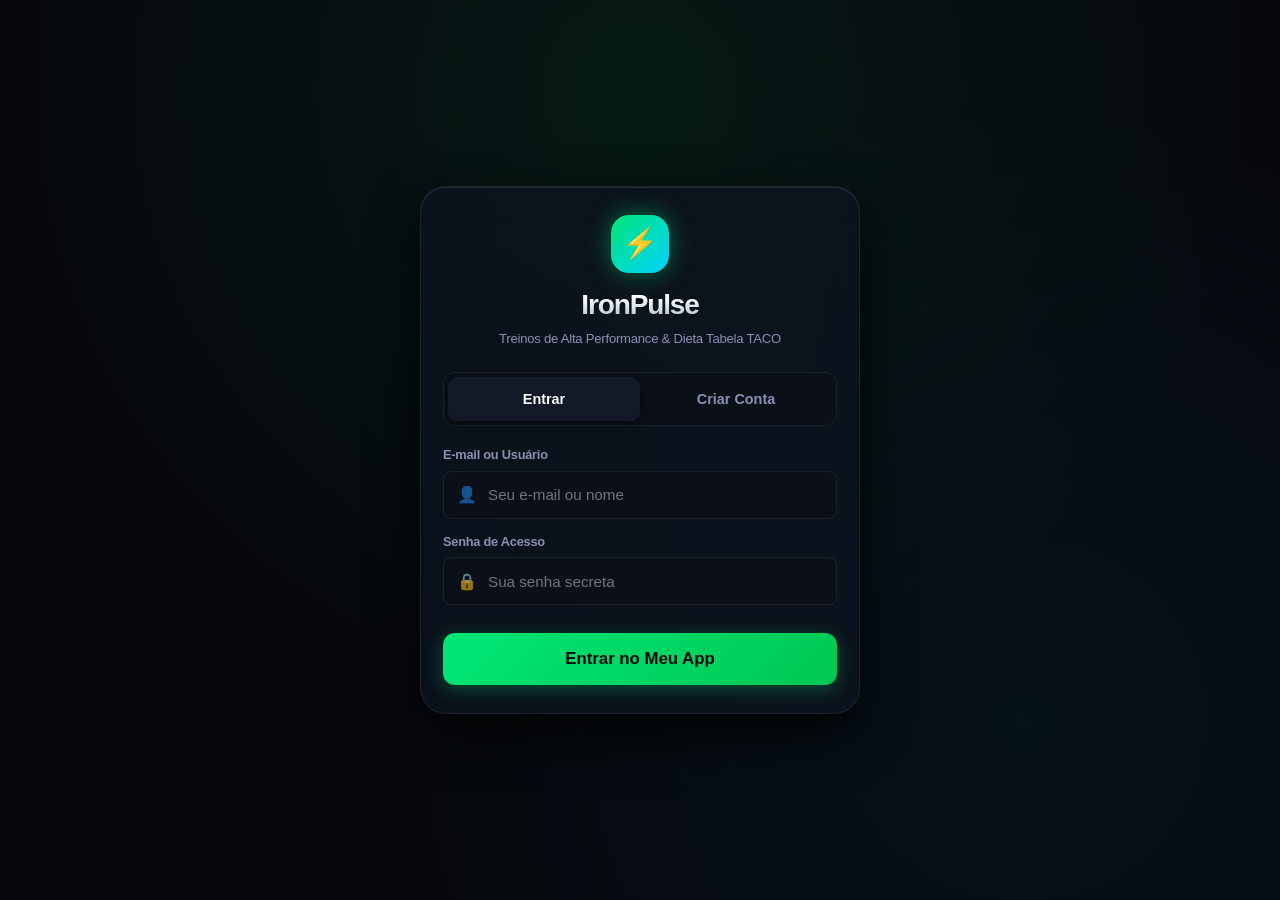
==== commit 9e9047a3: "feat: portal de login e cadastro com SHA-256, treinos e dieta zerados por padrao, design titanium ul" ====
--- a/index.html
+++ b/index.html
@@ -3,11 +3,11 @@
 <head>
   <meta charset="UTF-8">
   <meta name="viewport" content="width=device-width, initial-scale=1.0, maximum-scale=1.0, user-scalable=no, viewport-fit=cover">
-  <meta name="theme-color" content="#090c10">
+  <meta name="theme-color" content="#06080d">
   <meta name="apple-mobile-web-app-capable" content="yes">
   <meta name="apple-mobile-web-app-status-bar-style" content="black-translucent">
   <meta name="apple-mobile-web-app-title" content="IronPulse">
-  <meta name="description" content="App de Treinos, Dieta TACO, Multiperfil e Comparador de Fotos">
+  <meta name="description" content="App de Treinos e Dieta TACO para Academia">
   
   <link rel="manifest" href="./manifest.json">
   <link rel="icon" type="image/svg+xml" href="./icon.svg">
@@ -18,525 +18,547 @@
 </head>
 <body>
 
-  <!-- Top App Bar com Seletor de Perfis -->
-  <header class="app-header">
-    <div class="header-content">
-      <!-- Seletor de Perfil do Usuário -->
-      <div class="profile-header-trigger" id="btn-open-profile-sheet" title="Trocar ou Criar Perfil">
-        <div class="profile-avatar-circle" id="header-avatar-circle">P</div>
-        <div class="profile-name-meta">
-          <div class="profile-name-row">
-            <strong id="header-profile-name">Pedro</strong>
-            <span class="dropdown-arrow">▼</span>
-          </div>
-          <span class="header-subtitle" id="header-profile-goal">Hipertrofia</span>
-        </div>
-      </div>
-
-      <!-- Ações do Header (Água Rápida) -->
-      <div class="header-actions">
-        <button id="btn-quick-water" class="btn-pill" title="Adicionar Água">
-          💧 <span id="water-display">0</span> / <span id="water-min-goal-display">2500</span>ml
+  <!-- ==================== TELA DE LOGIN / CADASTRO (PORTAL DE ENTRADA) ==================== -->
+  <div id="auth-view" class="auth-wrapper" style="display: none;">
+    <div class="auth-container">
+      <!-- Logo & Apresentação -->
+      <div class="auth-header">
+        <div class="auth-logo-glow">⚡</div>
+        <h1 class="auth-title">IronPulse</h1>
+        <p class="auth-desc">Treinos de Alta Performance & Dieta Tabela TACO</p>
+      </div>
+
+      <!-- Abas de Autenticação -->
+      <div class="auth-tabs">
+        <button class="auth-tab-btn active" id="tab-btn-login">Entrar</button>
+        <button class="auth-tab-btn" id="tab-btn-register">Criar Conta</button>
+      </div>
+
+      <!-- Formulário: LOGIN -->
+      <form id="form-auth-login" class="auth-form active">
+        <div class="form-group">
+          <label class="form-label" for="login-email">E-mail ou Usuário</label>
+          <div class="input-with-icon">
+            <span class="input-icon">👤</span>
+            <input type="text" id="login-email" class="form-control" placeholder="Seu e-mail ou nome" required autocomplete="username">
+          </div>
+        </div>
+
+        <div class="form-group">
+          <label class="form-label" for="login-password">Senha de Acesso</label>
+          <div class="input-with-icon">
+            <span class="input-icon">🔒</span>
+            <input type="password" id="login-password" class="form-control" placeholder="Sua senha secreta" required autocomplete="current-password">
+          </div>
+        </div>
+
+        <button type="submit" class="btn btn-primary btn-block btn-lg mt-3">
+          Entrar no Meu App
         </button>
-      </div>
-    </div>
-  </header>
-
-  <!-- Container Principal -->
-  <main class="app-content">
-
-    <!-- ==================== ABA 1: INÍCIO ==================== -->
-    <section id="tab-home" class="tab-panel active">
-      <!-- Hero Card Superior -->
-      <div class="hero-card">
-        <div class="hero-top">
-          <div>
-            <span class="tag tag-accent" id="home-goal-badge">Hipertrofia</span>
-            <h2 id="home-greeting">Bora evoluir hoje? 💪</h2>
-          </div>
-        </div>
-        <div class="hero-stats-row">
-          <div class="hero-stat-item">
-            <span class="stat-label">Treinos / Semana</span>
-            <strong class="stat-val" id="home-week-workouts-count">0/7</strong>
-          </div>
-          <div class="hero-divider"></div>
-          <div class="hero-stat-item">
-            <span class="stat-label">Kcal de Hoje</span>
-            <strong class="stat-val"><span id="home-kcal-val">0</span> / <span id="home-target-kcal-val">2400</span></strong>
-          </div>
-          <div class="hero-divider"></div>
-          <div class="hero-stat-item">
-            <span class="stat-label">Água Mínima</span>
-            <strong class="stat-val" id="home-water-ratio">0%</strong>
-          </div>
-        </div>
-      </div>
-
-      <!-- Treino Recomendado -->
-      <div class="section-header">
-        <h3>Treino do Dia</h3>
-        <button class="link-btn" id="btn-home-manage-workouts">Abrir Fichas →</button>
-      </div>
-      <div class="card card-glow" id="home-workout-box">
-        <!-- Renderizado dinamicamente -->
-      </div>
-
-      <!-- Próxima Refeição -->
-      <div class="section-header">
-        <h3>Próxima Refeição</h3>
-        <button class="link-btn" id="btn-home-go-diet">Ver Dieta →</button>
-      </div>
-      <div class="card" id="home-meal-box">
-        <!-- Renderizado dinamicamente -->
-      </div>
-
-      <!-- Rastreador de Consistência -->
-      <div class="section-header">
-        <h3>Sua Consistência Semanal</h3>
-      </div>
-      <div class="card">
-        <div class="week-strip" id="home-week-strip">
-          <!-- Gerado dinamicamente -->
-        </div>
-      </div>
-    </section>
-
-    <!-- ==================== ABA 2: TREINOS (CONSTRUTOR LIVRE) ==================== -->
-    <section id="tab-workouts" class="tab-panel">
-      <!-- Seletor de Fichas do Usuário -->
-      <div class="workouts-nav-bar">
-        <div class="workouts-scroll-pills" id="workout-tabs-bar">
-          <!-- Gerado dinamicamente -->
-        </div>
-      </div>
-
-      <!-- HUD de Treino em Andamento & Wake Lock -->
-      <div class="session-hud" id="session-hud">
-        <div class="hud-left">
-          <button class="btn btn-primary btn-sm" id="btn-start-session">
-            <span id="session-icon">▶</span> <span id="session-text">Iniciar Treino</span>
-          </button>
-          <div class="wakelock-pill" id="wakelock-pill" title="Manter a tela acesa durante o treino">
-            <span class="pulse-dot"></span>
-            <span class="wakelock-text">Tela Ativa</span>
-          </div>
-        </div>
-        <div class="hud-timer" id="session-stopwatch">00:00</div>
-      </div>
-
-      <!-- Descanso entre Séries -->
-      <div class="rest-timer-bar">
-        <div class="rest-info">
-          <span class="rest-tag">⏱️ DESCANSO:</span>
-          <span class="rest-display" id="rest-timer-text">Parado</span>
-        </div>
-        <div class="rest-chips">
-          <button class="chip-timer" data-sec="30">30s</button>
-          <button class="chip-timer" data-sec="60">60s</button>
-          <button class="chip-timer" data-sec="90">90s</button>
-          <button class="chip-timer" data-sec="120">2m</button>
-          <button class="chip-timer chip-stop" id="btn-stop-rest">✕</button>
-        </div>
-      </div>
-
-      <!-- Header da Ficha Selecionada -->
-      <div class="workout-header-card">
-        <div class="workout-title-group">
-          <h2 id="active-routine-name">Meu Treino</h2>
-          <span class="workout-subtitle" id="active-routine-focus">Monte sua ficha livremente</span>
-        </div>
-        <div class="workout-action-buttons">
-          <button class="btn-icon" id="btn-edit-routine" title="Renomear ficha">✏️</button>
-          <button class="btn-icon text-danger" id="btn-delete-routine" title="Excluir ficha">🗑️</button>
-        </div>
-      </div>
-
-      <!-- Lista de Exercícios com Tabela de Séries (Hevy / Strong) -->
-      <div class="exercises-stack" id="exercises-stack">
-        <!-- Renderizado dinamicamente -->
-      </div>
-
-      <div class="workout-bottom-actions">
-        <button class="btn btn-outline btn-block" id="btn-open-catalog">
-          + Adicionar Exercício (Biblioteca ou Personalizado)
-        </button>
-      </div>
-
-      <div class="spacer-bottom"></div>
-    </section>
-
-    <!-- ==================== ABA 3: DIETA (INTEGRAÇÃO TABELA TACO) ==================== -->
-    <section id="tab-diet" class="tab-panel">
-      <!-- Painel Superior de Calorias e Macros -->
-      <div class="card diet-summary-box">
-        <div class="diet-summary-top">
-          <div>
-            <span class="text-xs text-muted">CALORIAS DO DIA</span>
-            <div class="diet-kcal-big">
-              <strong id="diet-consumed-kcal">0</strong> <span class="text-muted text-sm">/ <span id="diet-goal-kcal">2400</span> kcal</span>
-            </div>
-          </div>
-          <div class="diet-remaining-col">
-            <span class="text-xs text-muted">RESTANTE</span>
-            <div class="kcal-remain-num" id="diet-remaining-kcal">2400</div>
-          </div>
-        </div>
-
-        <div class="progress-track">
-          <div class="progress-fill fill-kcal" id="diet-kcal-progress" style="width: 0%"></div>
-        </div>
-
-        <!-- 3 Barras de Macros -->
-        <div class="macro-bars-list">
-          <div class="macro-bar-row">
-            <div class="macro-info-left">
-              <span class="dot dot-protein"></span>
-              <span class="macro-title">Proteína</span>
-            </div>
-            <span class="macro-numbers"><strong id="diet-consumed-p">0</strong> / <span id="diet-goal-p">160</span>g</span>
-            <div class="progress-track-sm">
-              <div class="progress-fill fill-protein" id="diet-p-progress" style="width: 0%"></div>
-            </div>
-          </div>
-
-          <div class="macro-bar-row">
-            <div class="macro-info-left">
-              <span class="dot dot-carbs"></span>
-              <span class="macro-title">Carboidrato</span>
-            </div>
-            <span class="macro-numbers"><strong id="diet-consumed-c">0</strong> / <span id="diet-goal-c">260</span>g</span>
-            <div class="progress-track-sm">
-              <div class="progress-fill fill-carbs" id="diet-c-progress" style="width: 0%"></div>
-            </div>
-          </div>
-
-          <div class="macro-bar-row">
-            <div class="macro-info-left">
-              <span class="dot dot-fat"></span>
-              <span class="macro-title">Gordura</span>
-            </div>
-            <span class="macro-numbers"><strong id="diet-consumed-f">0</strong> / <span id="diet-goal-f">65</span>g</span>
-            <div class="progress-track-sm">
-              <div class="progress-fill fill-fat" id="diet-f-progress" style="width: 0%"></div>
-            </div>
-          </div>
-        </div>
-      </div>
-
-      <!-- Card da Meta Mínima de Água -->
-      <div class="card water-target-card">
-        <div class="water-card-header">
-          <div class="water-left-title">
-            <span class="water-icon">💧</span>
-            <div>
-              <h4>Consumo Mínimo de Água</h4>
-              <span class="text-xs text-muted" id="water-calc-desc">Calculado: 35ml × seu peso corporal</span>
-            </div>
-          </div>
-          <div class="water-quick-buttons">
-            <button class="btn-water-add" data-add="250">+250ml</button>
-            <button class="btn-water-add" data-add="500">+500ml</button>
-            <button class="btn-water-reset" id="btn-reset-water" title="Zerar água do dia">↺</button>
-          </div>
-        </div>
-        <div class="progress-track mt-2">
-          <div class="progress-fill fill-water" id="water-progress-fill" style="width: 0%"></div>
-        </div>
-        <div class="water-numbers-footer">
-          <span class="text-sm"><strong id="water-current-total">0</strong> de <strong id="water-target-total">2800</strong> ml</span>
-          <span class="text-sm text-cyan" id="water-percent-badge">0%</span>
-        </div>
-      </div>
-
-      <!-- Refeições Cadastradas com Calculadora TACO -->
-      <div class="section-header">
-        <h3>Suas Refeições (Tabela TACO)</h3>
-        <button class="btn btn-sm btn-outline" id="btn-add-meal">+ Nova Refeição</button>
-      </div>
-
-      <div class="meals-stack" id="meals-stack">
-        <!-- Renderizado dinamicamente -->
-      </div>
-
-      <div class="spacer-bottom"></div>
-    </section>
-
-    <!-- ==================== ABA 4: PROGRESSO, FOTOS & PERFIL ==================== -->
-    <section id="tab-progress" class="tab-panel">
-      <!-- Seletor de Sub-abas (Fotos de Evolução / Cargas & Metas) -->
-      <div class="progress-sub-tabs mb-3">
-        <button class="sub-tab-btn active" data-subtab="sub-photos">📸 Fotos & Comparador</button>
-        <button class="sub-tab-btn" data-subtab="sub-charts">📈 Cargas & Metas</button>
-      </div>
-
-      <!-- SUB-ABA 1: GALERIA DE FOTOS E COMPARADOR ANTES & DEPOIS -->
-      <div class="sub-tab-content active" id="sub-photos">
-        <!-- Barra de Ação de Upload -->
-        <div class="card photo-upload-card">
-          <div class="photo-upload-header">
-            <div>
-              <h4>Comparador de Físico (Antes & Depois)</h4>
-              <p class="text-xs text-muted">Tire fotos periódicas e compare sua evolução lado a lado.</p>
-            </div>
-            <label class="btn btn-primary btn-sm btn-camera" for="input-camera-photo">
-              📷 + Nova Foto
-              <input type="file" id="input-camera-photo" accept="image/*" style="display:none;">
-            </label>
-          </div>
-        </div>
-
-        <!-- Seção do Comparador Lado a Lado -->
-        <div class="card" id="comparator-card" style="display: none;">
-          <div class="section-header" style="margin-top: 0;">
-            <h3>Comparando Evolução</h3>
-            <button class="link-btn" id="btn-close-comparator">Fechar ✕</button>
-          </div>
-          <div class="comparator-grid">
-            <div class="comparator-side">
-              <span class="badge badge-accent mb-2">ANTES</span>
-              <div class="comparator-img-wrap" id="comparator-before-wrap">
-                <img id="comparator-before-img" src="" alt="Antes">
-              </div>
-              <div class="comparator-meta" id="comparator-before-meta"></div>
-            </div>
-            <div class="comparator-side">
-              <span class="badge badge-cyan mb-2">DEPOIS</span>
-              <div class="comparator-img-wrap" id="comparator-after-wrap">
-                <img id="comparator-after-img" src="" alt="Depois">
-              </div>
-              <div class="comparator-meta" id="comparator-after-meta"></div>
-            </div>
-          </div>
-        </div>
-
-        <!-- Galeria de Fotos do Usuário -->
-        <div class="section-header">
-          <h3>Suas Fotos Registradas</h3>
-          <span class="text-xs text-muted" id="photos-count-badge">0 fotos</span>
-        </div>
-        <div class="photos-grid" id="photos-grid">
-          <!-- Renderizado dinamicamente -->
-        </div>
-      </div>
-
-      <!-- SUB-ABA 2: CARGAS, METAS E DADOS -->
-      <div class="sub-tab-content" id="sub-charts">
-        <!-- Gráfico de Cargas -->
-        <div class="section-header">
-          <h3>Evolução de Cargas</h3>
-        </div>
-        <div class="card">
-          <label for="select-chart-ex" class="form-label">Exercício para Análise:</label>
-          <select id="select-chart-ex" class="form-control mb-3"></select>
-
-          <div class="chart-box">
-            <div class="chart-headline">
-              <span class="text-sm text-muted">Histórico de Carga Máxima</span>
-              <span class="badge badge-accent" id="chart-max-weight">-- kg</span>
-            </div>
-            <div class="svg-chart-wrapper" id="progress-chart-container"></div>
-          </div>
-        </div>
-
-        <!-- Metas do Perfil Ativo -->
-        <div class="section-header">
-          <h3>Metas do Perfil Atual</h3>
-        </div>
-        <div class="card">
-          <form id="form-user-goals">
-            <div class="form-row">
-              <div class="form-group col">
-                <label class="form-label" for="input-profile-weight">Peso Atual (kg)</label>
-                <input type="number" inputmode="decimal" step="0.1" id="input-profile-weight" class="form-control" placeholder="Ex: 75.5" required>
-              </div>
-              <div class="form-group col">
-                <label class="form-label" for="input-profile-height">Altura (cm)</label>
-                <input type="number" inputmode="numeric" id="input-profile-height" class="form-control" placeholder="Ex: 178">
-              </div>
-            </div>
-
-            <div class="form-group">
-              <label class="form-label" for="input-goal-title">Objetivo Atual</label>
-              <select id="input-goal-title" class="form-control">
-                <option value="Hipertrofia">Hipertrofia (Ganho de Massa Muscular)</option>
-                <option value="Emagrecimento">Emagrecimento / Cutting (Definição)</option>
-                <option value="Manutenção">Manutenção / Performance</option>
-                <option value="Força Pura">Powerlifting / Força</option>
-              </select>
-            </div>
-
-            <div class="form-group">
-              <label class="form-label" for="input-goal-kcal">Calorias Diárias (kcal)</label>
-              <input type="number" inputmode="numeric" id="input-goal-kcal" class="form-control" min="500" max="8000" required>
-            </div>
-
-            <div class="form-row">
-              <div class="form-group col">
-                <label class="form-label" for="input-goal-p">Proteína (g)</label>
-                <input type="number" inputmode="numeric" id="input-goal-p" class="form-control" min="0" max="600" required>
-              </div>
-              <div class="form-group col">
-                <label class="form-label" for="input-goal-c">Carbo (g)</label>
-                <input type="number" inputmode="numeric" id="input-goal-c" class="form-control" min="0" max="1000" required>
-              </div>
-              <div class="form-group col">
-                <label class="form-label" for="input-goal-f">Gordura (g)</label>
-                <input type="number" inputmode="numeric" id="input-goal-f" class="form-control" min="0" max="300" required>
-              </div>
-            </div>
-
-            <button type="submit" class="btn btn-primary btn-block">Salvar Metas do Perfil</button>
-          </form>
-        </div>
-
-        <!-- Backup Geral -->
-        <div class="section-header">
-          <h3>Backup dos Perfis</h3>
-        </div>
-        <div class="card">
-          <div class="backup-grid">
-            <button class="btn btn-outline btn-block" id="btn-export-backup">📥 Exportar Backup (.JSON)</button>
-            <label class="btn btn-outline btn-block btn-file-upload" for="input-backup-file">
-              📤 Importar Backup (.JSON)
-              <input type="file" id="input-backup-file" accept=".json" style="display:none;">
-            </label>
-            <button class="btn btn-outline btn-block text-danger mt-2" id="btn-clear-all-data">🗑️ Limpar e Começar do Zero</button>
-          </div>
-        </div>
-      </div>
-
-      <div class="spacer-bottom"></div>
-    </section>
-
-  </main>
-
-  <!-- ==================== BOTTOM NAV (FIXA) ==================== -->
-  <nav class="bottom-bar">
-    <button class="bar-item active" data-tab="tab-home">
-      <span class="bar-icon">🏠</span>
-      <span class="bar-label">Início</span>
-    </button>
-    <button class="bar-item" data-tab="tab-workouts">
-      <span class="bar-icon">🏋️</span>
-      <span class="bar-label">Treinos</span>
-    </button>
-    <button class="bar-item" data-tab="tab-diet">
-      <span class="bar-icon">🥗</span>
-      <span class="bar-label">Dieta</span>
-    </button>
-    <button class="bar-item" data-tab="tab-progress">
-      <span class="bar-icon">📈</span>
-      <span class="bar-label">Progresso</span>
-    </button>
-  </nav>
-
-  <!-- ==================== MODAL: GERENCIADOR DE PERFIS ==================== -->
-  <div class="modal-backdrop" id="modal-profiles">
-    <div class="modal-sheet">
-      <div class="modal-sheet-header">
-        <div>
-          <h3>Perfis de Usuários</h3>
-          <span class="text-xs text-muted">Cada perfil tem seus próprios treinos e dieta</span>
-        </div>
-        <button class="btn-modal-close" data-dismiss="modal-profiles">✕</button>
-      </div>
-
-      <!-- Lista de Perfis Cadastrados -->
-      <div class="profiles-list-box mb-3" id="profiles-list-box">
-        <!-- Renderizado dinamicamente -->
-      </div>
-
-      <button class="btn btn-primary btn-block" id="btn-open-create-profile">
-        + Criar Novo Perfil de Usuário
-      </button>
-    </div>
-  </div>
-
-  <!-- ==================== MODAL: CRIAR / EDITAR PERFIL ==================== -->
-  <div class="modal-backdrop" id="modal-create-profile">
-    <div class="modal-sheet">
-      <div class="modal-sheet-header">
-        <h3 id="modal-profile-title">Novo Perfil</h3>
-        <button class="btn-modal-close" data-dismiss="modal-create-profile">✕</button>
-      </div>
-      <form id="form-create-profile">
-        <input type="hidden" id="input-edit-profile-id">
-        <div class="form-group">
-          <label class="form-label" for="input-new-profile-name">Nome do Usuário</label>
-          <input type="text" id="input-new-profile-name" class="form-control" placeholder="Ex: Pedro, Evelyn, Atleta" required>
-        </div>
+      </form>
+
+      <!-- Formulário: CRIAR CONTA -->
+      <form id="form-auth-register" class="auth-form">
+        <div class="form-group">
+          <label class="form-label" for="reg-name">Seu Nome / Apelido</label>
+          <div class="input-with-icon">
+            <span class="input-icon">🏷️</span>
+            <input type="text" id="reg-name" class="form-control" placeholder="Ex: Pedro Manso" required>
+          </div>
+        </div>
+
+        <div class="form-group">
+          <label class="form-label" for="reg-email">E-mail ou Usuário Único</label>
+          <div class="input-with-icon">
+            <span class="input-icon">📧</span>
+            <input type="text" id="reg-email" class="form-control" placeholder="usuario@email.com" required>
+          </div>
+        </div>
+
+        <div class="form-group">
+          <label class="form-label" for="reg-password">Crie uma Senha</label>
+          <div class="input-with-icon">
+            <span class="input-icon">🔑</span>
+            <input type="password" id="reg-password" class="form-control" placeholder="Mínimo 4 caracteres" minlength="4" required>
+          </div>
+        </div>
+
         <div class="form-row">
           <div class="form-group col">
-            <label class="form-label" for="input-new-profile-weight">Peso Corporal (kg)</label>
-            <input type="number" inputmode="decimal" step="0.1" id="input-new-profile-weight" class="form-control" placeholder="75" required>
+            <label class="form-label" for="reg-weight">Peso (kg)</label>
+            <input type="number" inputmode="decimal" step="0.1" id="reg-weight" class="form-control" placeholder="75" required>
           </div>
           <div class="form-group col">
-            <label class="form-label" for="input-new-profile-height">Altura (cm)</label>
-            <input type="number" inputmode="numeric" id="input-new-profile-height" class="form-control" placeholder="175">
-          </div>
-        </div>
-        <div class="form-group">
-          <label class="form-label" for="input-new-profile-goal">Objetivo</label>
-          <select id="input-new-profile-goal" class="form-control">
-            <option value="Hipertrofia">Hipertrofia</option>
-            <option value="Emagrecimento">Emagrecimento</option>
-            <option value="Manutenção">Manutenção</option>
+            <label class="form-label" for="reg-height">Altura (cm)</label>
+            <input type="number" inputmode="numeric" id="reg-height" class="form-control" placeholder="175" required>
+          </div>
+        </div>
+
+        <div class="form-group">
+          <label class="form-label" for="reg-goal">Objetivo Inicial</label>
+          <select id="reg-goal" class="form-control">
+            <option value="Hipertrofia">Hipertrofia (Ganho de Massa)</option>
+            <option value="Emagrecimento">Emagrecimento / Cutting</option>
+            <option value="Manutenção">Manutenção / Força</option>
           </select>
         </div>
-        <div class="modal-sheet-footer">
-          <button type="button" class="btn btn-outline" data-dismiss="modal-create-profile">Cancelar</button>
-          <button type="submit" class="btn btn-primary">Salvar Perfil</button>
-        </div>
+
+        <button type="submit" class="btn btn-primary btn-block btn-lg mt-3">
+          Criar Minha Conta e Começar
+        </button>
       </form>
+
+      <!-- Lista de Contas Salvas neste Dispositivo -->
+      <div class="auth-saved-accounts" id="saved-accounts-section" style="display: none;">
+        <span class="auth-saved-title">Contas salvas neste aparelho:</span>
+        <div class="saved-accounts-list" id="saved-accounts-list"></div>
+      </div>
     </div>
   </div>
 
-  <!-- ==================== MODAL: ADICIONAR ALIMENTO DA TABELA TACO ==================== -->
+  <!-- ==================== APLICAÇÃO PRINCIPAL (PROTEGIDA POR AUTH) ==================== -->
+  <div id="main-app-view" style="display: none;">
+
+    <!-- Top App Bar -->
+    <header class="app-header">
+      <div class="header-content">
+        <div class="user-chip-header" id="btn-header-user">
+          <div class="user-avatar-badge" id="header-avatar-circle">P</div>
+          <div class="user-text-meta">
+            <div class="user-name-line">
+              <strong id="header-profile-name">Pedro</strong>
+              <span class="badge-tag" id="header-profile-goal">Hipertrofia</span>
+            </div>
+            <span class="header-small-email" id="header-user-email">usuario@app</span>
+          </div>
+        </div>
+
+        <div class="header-actions">
+          <button id="btn-quick-water" class="btn-pill" title="Registrar Água">
+            💧 <span id="water-display">0</span>ml
+          </button>
+          <button id="btn-header-logout" class="btn-icon-tiny text-muted" title="Sair da Conta">
+            🚪
+          </button>
+        </div>
+      </div>
+    </header>
+
+    <!-- Conteúdo das Abas -->
+    <main class="app-content">
+
+      <!-- ==================== ABA 1: INÍCIO ==================== -->
+      <section id="tab-home" class="tab-panel active">
+        <!-- Hero Card de Boas-Vindas -->
+        <div class="hero-card">
+          <div class="hero-top">
+            <span class="tag tag-accent" id="home-goal-badge">Hipertrofia</span>
+            <h2 id="home-greeting">Olá! Vamos treinar hoje?</h2>
+          </div>
+          <div class="hero-stats-row">
+            <div class="hero-stat-item">
+              <span class="stat-label">Treinos / Semana</span>
+              <strong class="stat-val" id="home-week-workouts-count">0/7</strong>
+            </div>
+            <div class="hero-divider"></div>
+            <div class="hero-stat-item">
+              <span class="stat-label">Calorias Hoje</span>
+              <strong class="stat-val"><span id="home-kcal-val">0</span> / <span id="home-target-kcal-val">2400</span></strong>
+            </div>
+            <div class="hero-divider"></div>
+            <div class="hero-stat-item">
+              <span class="stat-label">Água Mínima</span>
+              <strong class="stat-val" id="home-water-ratio">0%</strong>
+            </div>
+          </div>
+        </div>
+
+        <!-- Treino do Dia em Destaque -->
+        <div class="section-header">
+          <h3>Treino Recomendado</h3>
+          <button class="link-btn" id="btn-home-manage-workouts">Abrir Fichas →</button>
+        </div>
+        <div class="card card-glow" id="home-workout-box">
+          <!-- Renderizado dinamicamente -->
+        </div>
+
+        <!-- Próxima Refeição -->
+        <div class="section-header">
+          <h3>Próxima Refeição</h3>
+          <button class="link-btn" id="btn-home-go-diet">Ver Dieta →</button>
+        </div>
+        <div class="card" id="home-meal-box">
+          <!-- Renderizado dinamicamente -->
+        </div>
+
+        <!-- Consistência Semanal -->
+        <div class="section-header">
+          <h3>Sua Consistência Semanal</h3>
+        </div>
+        <div class="card">
+          <div class="week-strip" id="home-week-strip"></div>
+        </div>
+      </section>
+
+      <!-- ==================== ABA 2: TREINOS (CONSTRUTOR ZERADO) ==================== -->
+      <section id="tab-workouts" class="tab-panel">
+        <!-- Pílulas de Fichas Customizadas -->
+        <div class="workouts-nav-bar">
+          <div class="workouts-scroll-pills" id="workout-tabs-bar"></div>
+        </div>
+
+        <!-- HUD de Sessão Ativa & Wake Lock -->
+        <div class="session-hud" id="session-hud">
+          <div class="hud-left">
+            <button class="btn btn-primary btn-sm" id="btn-start-session">
+              <span id="session-icon">▶</span> <span id="session-text">Iniciar Treino</span>
+            </button>
+            <div class="wakelock-pill" id="wakelock-pill" title="Manter a tela acesa durante o treino">
+              <span class="pulse-dot"></span>
+              <span class="wakelock-text">Tela Ativa</span>
+            </div>
+          </div>
+          <div class="hud-timer" id="session-stopwatch">00:00</div>
+        </div>
+
+        <!-- Descanso Rápido entre Séries -->
+        <div class="rest-timer-bar">
+          <div class="rest-info">
+            <span class="rest-tag">⏱️ DESCANSO:</span>
+            <span class="rest-display" id="rest-timer-text">Parado</span>
+          </div>
+          <div class="rest-chips">
+            <button class="chip-timer" data-sec="30">30s</button>
+            <button class="chip-timer" data-sec="60">60s</button>
+            <button class="chip-timer" data-sec="90">90s</button>
+            <button class="chip-timer" data-sec="120">2m</button>
+            <button class="chip-timer chip-stop" id="btn-stop-rest">✕</button>
+          </div>
+        </div>
+
+        <!-- Header da Ficha Selecionada -->
+        <div class="workout-header-card" id="workout-header-card" style="display: none;">
+          <div class="workout-title-group">
+            <h2 id="active-routine-name">Meu Treino</h2>
+            <span class="workout-subtitle" id="active-routine-focus">Monte sua divisão como preferir</span>
+          </div>
+          <div class="workout-action-buttons">
+            <button class="btn-icon" id="btn-edit-routine" title="Renomear ficha">✏️</button>
+            <button class="btn-icon text-danger" id="btn-delete-routine" title="Excluir ficha">🗑️</button>
+          </div>
+        </div>
+
+        <!-- Lista de Exercícios -->
+        <div class="exercises-stack" id="exercises-stack"></div>
+
+        <!-- Ações do Treino -->
+        <div class="workout-bottom-actions" id="workout-bottom-actions" style="display: none;">
+          <button class="btn btn-outline btn-block" id="btn-open-catalog">
+            + Adicionar Exercício à Ficha
+          </button>
+        </div>
+
+        <div class="spacer-bottom"></div>
+      </section>
+
+      <!-- ==================== ABA 3: DIETA (TABELA TACO ZERADA) ==================== -->
+      <section id="tab-diet" class="tab-panel">
+        <!-- Resumo Nutricional -->
+        <div class="card diet-summary-box">
+          <div class="diet-summary-top">
+            <div>
+              <span class="text-xs text-muted">CALORIAS DO DIA</span>
+              <div class="diet-kcal-big">
+                <strong id="diet-consumed-kcal">0</strong> <span class="text-muted text-sm">/ <span id="diet-goal-kcal">2400</span> kcal</span>
+              </div>
+            </div>
+            <div class="diet-remaining-col">
+              <span class="text-xs text-muted">RESTANTE</span>
+              <div class="kcal-remain-num" id="diet-remaining-kcal">2400</div>
+            </div>
+          </div>
+
+          <div class="progress-track">
+            <div class="progress-fill fill-kcal" id="diet-kcal-progress" style="width: 0%"></div>
+          </div>
+
+          <div class="macro-bars-list">
+            <div class="macro-bar-row">
+              <div class="macro-info-left">
+                <span class="dot dot-protein"></span>
+                <span class="macro-title">Proteína</span>
+              </div>
+              <span class="macro-numbers"><strong id="diet-consumed-p">0</strong> / <span id="diet-goal-p">150</span>g</span>
+              <div class="progress-track-sm">
+                <div class="progress-fill fill-protein" id="diet-p-progress" style="width: 0%"></div>
+              </div>
+            </div>
+
+            <div class="macro-bar-row">
+              <div class="macro-info-left">
+                <span class="dot dot-carbs"></span>
+                <span class="macro-title">Carboidrato</span>
+              </div>
+              <span class="macro-numbers"><strong id="diet-consumed-c">0</strong> / <span id="diet-goal-c">260</span>g</span>
+              <div class="progress-track-sm">
+                <div class="progress-fill fill-carbs" id="diet-c-progress" style="width: 0%"></div>
+              </div>
+            </div>
+
+            <div class="macro-bar-row">
+              <div class="macro-info-left">
+                <span class="dot dot-fat"></span>
+                <span class="macro-title">Gordura</span>
+              </div>
+              <span class="macro-numbers"><strong id="diet-consumed-f">0</strong> / <span id="diet-goal-f">60</span>g</span>
+              <div class="progress-track-sm">
+                <div class="progress-fill fill-fat" id="diet-f-progress" style="width: 0%"></div>
+              </div>
+            </div>
+          </div>
+        </div>
+
+        <!-- Meta de Água Mínima -->
+        <div class="card water-target-card">
+          <div class="water-card-header">
+            <div class="water-left-title">
+              <span class="water-icon">💧</span>
+              <div>
+                <h4>Consumo Mínimo de Água</h4>
+                <span class="text-xs text-muted" id="water-calc-desc">Calculado: 35ml × seu peso</span>
+              </div>
+            </div>
+            <div class="water-quick-buttons">
+              <button class="btn-water-add" data-add="250">+250ml</button>
+              <button class="btn-water-add" data-add="500">+500ml</button>
+              <button class="btn-water-reset" id="btn-reset-water" title="Zerar água de hoje">↺</button>
+            </div>
+          </div>
+          <div class="progress-track mt-2">
+            <div class="progress-fill fill-water" id="water-progress-fill" style="width: 0%"></div>
+          </div>
+          <div class="water-numbers-footer">
+            <span class="text-sm"><strong id="water-current-total">0</strong> de <strong id="water-target-total">2600</strong> ml</span>
+            <span class="text-sm text-cyan" id="water-percent-badge">0%</span>
+          </div>
+        </div>
+
+        <!-- Lista de Refeições -->
+        <div class="section-header">
+          <h3>Refeições do Dia</h3>
+          <button class="btn btn-sm btn-outline" id="btn-add-meal">+ Nova Refeição</button>
+        </div>
+
+        <div class="meals-stack" id="meals-stack"></div>
+
+        <div class="spacer-bottom"></div>
+      </section>
+
+      <!-- ==================== ABA 4: PROGRESSO, FOTOS E CONFIGURAÇÕES ==================== -->
+      <section id="tab-progress" class="tab-panel">
+        <div class="progress-sub-tabs mb-3">
+          <button class="sub-tab-btn active" data-subtab="sub-photos">📸 Fotos & Comparador</button>
+          <button class="sub-tab-btn" data-subtab="sub-charts">📈 Cargas & Metas</button>
+        </div>
+
+        <!-- Sub-aba 1: Fotos e Comparador Antes e Depois -->
+        <div class="sub-tab-content active" id="sub-photos">
+          <div class="card photo-upload-card">
+            <div class="photo-upload-header">
+              <div>
+                <h4>Diário de Evolução Física</h4>
+                <p class="text-xs text-muted">Tire fotos periódicas e veja a transformação do seu corpo.</p>
+              </div>
+              <label class="btn btn-primary btn-sm btn-camera" for="input-camera-photo">
+                📷 + Nova Foto
+                <input type="file" id="input-camera-photo" accept="image/*" style="display:none;">
+              </label>
+            </div>
+          </div>
+
+          <!-- Comparador Ativo -->
+          <div class="card" id="comparator-card" style="display: none;">
+            <div class="section-header" style="margin-top: 0;">
+              <h3>Comparando Antes & Depois</h3>
+              <button class="link-btn" id="btn-close-comparator">Fechar ✕</button>
+            </div>
+            <div class="comparator-grid">
+              <div class="comparator-side">
+                <span class="badge badge-accent mb-2">ANTES</span>
+                <div class="comparator-img-wrap" id="comparator-before-wrap">
+                  <img id="comparator-before-img" src="" alt="Antes">
+                </div>
+                <div class="comparator-meta" id="comparator-before-meta"></div>
+              </div>
+              <div class="comparator-side">
+                <span class="badge badge-cyan mb-2">DEPOIS</span>
+                <div class="comparator-img-wrap" id="comparator-after-wrap">
+                  <img id="comparator-after-img" src="" alt="Depois">
+                </div>
+                <div class="comparator-meta" id="comparator-after-meta"></div>
+              </div>
+            </div>
+          </div>
+
+          <!-- Galeria de Fotos -->
+          <div class="section-header">
+            <h3>Suas Fotos</h3>
+            <span class="text-xs text-muted" id="photos-count-badge">0 fotos</span>
+          </div>
+          <div class="photos-grid" id="photos-grid"></div>
+        </div>
+
+        <!-- Sub-aba 2: Cargas e Configurações -->
+        <div class="sub-tab-content" id="sub-charts">
+          <div class="section-header">
+            <h3>Evolução de Cargas</h3>
+          </div>
+          <div class="card">
+            <label for="select-chart-ex" class="form-label">Exercício para Análise:</label>
+            <select id="select-chart-ex" class="form-control mb-3"></select>
+            <div class="chart-box">
+              <div class="chart-headline">
+                <span class="text-sm text-muted">Histórico de Carga Máxima</span>
+                <span class="badge badge-accent" id="chart-max-weight">-- kg</span>
+              </div>
+              <div class="svg-chart-wrapper" id="progress-chart-container"></div>
+            </div>
+          </div>
+
+          <div class="section-header">
+            <h3>Minhas Metas Corporais</h3>
+          </div>
+          <div class="card">
+            <form id="form-user-goals">
+              <div class="form-row">
+                <div class="form-group col">
+                  <label class="form-label" for="input-profile-weight">Peso Atual (kg)</label>
+                  <input type="number" inputmode="decimal" step="0.1" id="input-profile-weight" class="form-control" required>
+                </div>
+                <div class="form-group col">
+                  <label class="form-label" for="input-profile-height">Altura (cm)</label>
+                  <input type="number" inputmode="numeric" id="input-profile-height" class="form-control">
+                </div>
+              </div>
+
+              <div class="form-group">
+                <label class="form-label" for="input-goal-title">Objetivo Atual</label>
+                <select id="input-goal-title" class="form-control">
+                  <option value="Hipertrofia">Hipertrofia (Ganho de Massa Muscular)</option>
+                  <option value="Emagrecimento">Emagrecimento / Cutting</option>
+                  <option value="Manutenção">Manutenção / Força</option>
+                </select>
+              </div>
+
+              <div class="form-group">
+                <label class="form-label" for="input-goal-kcal">Calorias Diárias (kcal)</label>
+                <input type="number" inputmode="numeric" id="input-goal-kcal" class="form-control" min="500" max="8000" required>
+              </div>
+
+              <div class="form-row">
+                <div class="form-group col">
+                  <label class="form-label" for="input-goal-p">Proteína (g)</label>
+                  <input type="number" inputmode="numeric" id="input-goal-p" class="form-control" min="0" max="600" required>
+                </div>
+                <div class="form-group col">
+                  <label class="form-label" for="input-goal-c">Carbo (g)</label>
+                  <input type="number" inputmode="numeric" id="input-goal-c" class="form-control" min="0" max="1000" required>
+                </div>
+                <div class="form-group col">
+                  <label class="form-label" for="input-goal-f">Gordura (g)</label>
+                  <input type="number" inputmode="numeric" id="input-goal-f" class="form-control" min="0" max="300" required>
+                </div>
+              </div>
+
+              <button type="submit" class="btn btn-primary btn-block">Salvar Metas</button>
+            </form>
+          </div>
+
+          <div class="section-header">
+            <h3>Gerenciamento da Conta</h3>
+          </div>
+          <div class="card">
+            <button class="btn btn-danger-soft btn-block mb-3" id="btn-account-logout">
+              🚪 Sair desta Conta / Trocar Usuário
+            </button>
+            <div class="backup-grid">
+              <button class="btn btn-outline btn-block" id="btn-export-backup">📥 Exportar Backup (.JSON)</button>
+              <label class="btn btn-outline btn-block btn-file-upload" for="input-backup-file">
+                📤 Importar Backup (.JSON)
+                <input type="file" id="input-backup-file" accept=".json" style="display:none;">
+              </label>
+            </div>
+          </div>
+        </div>
+
+        <div class="spacer-bottom"></div>
+      </section>
+
+    </main>
+
+    <!-- Bottom Navigation Bar -->
+    <nav class="bottom-bar">
+      <button class="bar-item active" data-tab="tab-home">
+        <span class="bar-icon">🏠</span>
+        <span class="bar-label">Início</span>
+      </button>
+      <button class="bar-item" data-tab="tab-workouts">
+        <span class="bar-icon">🏋️</span>
+        <span class="bar-label">Treinos</span>
+      </button>
+      <button class="bar-item" data-tab="tab-diet">
+        <span class="bar-icon">🥗</span>
+        <span class="bar-label">Dieta</span>
+      </button>
+      <button class="bar-item" data-tab="tab-progress">
+        <span class="bar-icon">📈</span>
+        <span class="bar-label">Progresso</span>
+      </button>
+    </nav>
+
+  </div>
+
+  <!-- ==================== MODAL: TABELA TACO (ALIMENTOS E GRAMAS) ==================== -->
   <div class="modal-backdrop" id="modal-taco-picker">
     <div class="modal-sheet">
       <div class="modal-sheet-header">
         <div>
           <h3>Tabela TACO • Alimentos</h3>
-          <span class="text-xs text-muted">Composição nutricional oficial</span>
+          <span class="text-xs text-muted">Composição nutricional por 100g</span>
         </div>
         <button class="btn-modal-close" data-dismiss="modal-taco-picker">✕</button>
       </div>
 
       <div class="search-box-wrap mb-3">
-        <input type="text" id="taco-search-input" class="form-control" placeholder="🔍 Buscar alimento (arroz, frango, aveia, ovo...)">
-      </div>
-
-      <!-- Alimento Selecionado e Calculadora de Gramas -->
+        <input type="text" id="taco-search-input" class="form-control" placeholder="🔍 Buscar alimento (arroz, frango, ovo, aveia...)">
+      </div>
+
+      <!-- Calculadora de Gramas e Macros em Tempo Real -->
       <div class="taco-calc-box mb-3" id="taco-calc-box" style="display: none;">
         <div class="taco-calc-header">
-          <strong id="taco-calc-food-name">Peito de frango grelhado</strong>
-          <span class="tag tag-accent" id="taco-calc-category">Aves</span>
+          <strong id="taco-calc-food-name">Alimento</strong>
+          <span class="tag tag-accent" id="taco-calc-category">Categoria</span>
         </div>
         <div class="taco-input-row">
-          <label for="taco-grams-input">Quantidade (g ou ml):</label>
+          <label for="taco-grams-input">Quantidade (g):</label>
           <input type="number" inputmode="numeric" id="taco-grams-input" class="form-control taco-gram-field" value="100" min="1" max="2000">
         </div>
-        <!-- Macros calculados ao vivo -->
         <div class="taco-live-macros">
-          <div class="live-macro"><span class="text-xs">Kcal:</span> <strong id="taco-res-kcal">159</strong></div>
-          <div class="live-macro"><span class="text-xs">Prot:</span> <strong id="taco-res-p" style="color:var(--macro-p);">32g</strong></div>
+          <div class="live-macro"><span class="text-xs">Kcal:</span> <strong id="taco-res-kcal">0</strong></div>
+          <div class="live-macro"><span class="text-xs">Prot:</span> <strong id="taco-res-p" style="color:var(--macro-p);">0g</strong></div>
           <div class="live-macro"><span class="text-xs">Carb:</span> <strong id="taco-res-c" style="color:var(--macro-c);">0g</strong></div>
-          <div class="live-macro"><span class="text-xs">Gord:</span> <strong id="taco-res-f" style="color:var(--macro-f);">2.5g</strong></div>
+          <div class="live-macro"><span class="text-xs">Gord:</span> <strong id="taco-res-f" style="color:var(--macro-f);">0g</strong></div>
         </div>
         <button class="btn btn-primary btn-block btn-sm mt-2" id="btn-confirm-add-taco">
           + Adicionar à Refeição
         </button>
       </div>
 
-      <!-- Lista de Alimentos da Tabela TACO -->
-      <div class="taco-items-scroll" id="taco-items-scroll">
-        <!-- Renderizado dinamicamente -->
-      </div>
+      <div class="taco-items-scroll" id="taco-items-scroll"></div>
     </div>
   </div>
 
-  <!-- ==================== MODAL: SALVAR NOVA FOTO DE FÍSICO ==================== -->
+  <!-- ==================== MODAL: SALVAR FOTO DE EVOLUÇÃO ==================== -->
   <div class="modal-backdrop" id="modal-save-photo">
     <div class="modal-sheet">
       <div class="modal-sheet-header">
@@ -568,7 +590,7 @@
         </div>
         <div class="modal-sheet-footer">
           <button type="button" class="btn btn-outline" data-dismiss="modal-save-photo">Cancelar</button>
-          <button type="submit" class="btn btn-primary">Salvar no Histórico</button>
+          <button type="submit" class="btn btn-primary">Salvar Foto</button>
         </div>
       </form>
     </div>
@@ -579,8 +601,8 @@
     <div class="modal-sheet">
       <div class="modal-sheet-header">
         <div>
-          <h3>Adicionar Exercício</h3>
-          <span class="text-xs text-muted">Escolha da lista ou digite o seu</span>
+          <h3>Biblioteca de Exercícios</h3>
+          <span class="text-xs text-muted">Selecione ou crie um personalizado</span>
         </div>
         <button class="btn-modal-close" data-dismiss="modal-catalog">✕</button>
       </div>
@@ -599,13 +621,13 @@
       </div>
       <div class="custom-ex-prompt" id="custom-ex-prompt" style="display: none;">
         <span>Não encontrou?</span>
-        <button class="btn btn-sm btn-primary" id="btn-create-custom-ex">+ Criar com este nome</button>
+        <button class="btn btn-sm btn-primary" id="btn-create-custom-ex">+ Criar este exercício</button>
       </div>
       <div class="catalog-list" id="catalog-list"></div>
     </div>
   </div>
 
-  <!-- ==================== MODAL: CRIAR / EDITAR FICHA DE TREINO ==================== -->
+  <!-- ==================== MODAL: CRIAR / EDITAR FICHA ==================== -->
   <div class="modal-backdrop" id="modal-routine">
     <div class="modal-sheet">
       <div class="modal-sheet-header">
@@ -615,16 +637,43 @@
       <form id="form-routine">
         <input type="hidden" id="input-routine-id">
         <div class="form-group">
-          <label class="form-label" for="input-routine-name">Nome da Ficha</label>
-          <input type="text" id="input-routine-name" class="form-control" placeholder="Ex: Treino A • Peito e Tríceps" required>
+          <label class="form-label" for="input-routine-name">Identificação da Ficha</label>
+          <input type="text" id="input-routine-name" class="form-control" placeholder="Ex: Treino A • Push, Perna Pesado, etc." required>
         </div>
         <div class="form-group">
           <label class="form-label" for="input-routine-focus">Músculos / Divisão</label>
-          <input type="text" id="input-routine-focus" class="form-control" placeholder="Ex: Foco Peitoral Superior e Deltóides" required>
+          <input type="text" id="input-routine-focus" class="form-control" placeholder="Ex: Peito, Deltóides e Tríceps" required>
         </div>
         <div class="modal-sheet-footer">
           <button type="button" class="btn btn-outline" data-dismiss="modal-routine">Cancelar</button>
           <button type="submit" class="btn btn-primary">Salvar Ficha</button>
+        </div>
+      </form>
+    </div>
+  </div>
+
+  <!-- ==================== MODAL: REFEIÇÃO ==================== -->
+  <div class="modal-backdrop" id="modal-meal">
+    <div class="modal-sheet">
+      <div class="modal-sheet-header">
+        <h3 id="modal-meal-title">Refeição</h3>
+        <button class="btn-modal-close" data-dismiss="modal-meal">✕</button>
+      </div>
+      <form id="form-meal">
+        <input type="hidden" id="input-meal-id">
+        <div class="form-row">
+          <div class="form-group col-8">
+            <label class="form-label" for="input-meal-name">Nome da Refeição</label>
+            <input type="text" id="input-meal-name" class="form-control" placeholder="Ex: Almoço, Pré-Treino, etc." required>
+          </div>
+          <div class="form-group col-4">
+            <label class="form-label" for="input-meal-time">Horário</label>
+            <input type="time" id="input-meal-time" class="form-control" required>
+          </div>
+        </div>
+        <div class="modal-sheet-footer">
+          <button type="button" class="btn btn-outline" data-dismiss="modal-meal">Cancelar</button>
+          <button type="submit" class="btn btn-primary">Salvar Refeição</button>
         </div>
       </form>
     </div>
@@ -644,8 +693,8 @@
           <input type="text" id="input-edit-ex-name" class="form-control" required>
         </div>
         <div class="form-group">
-          <label class="form-label" for="input-edit-ex-notes">Observações / Dicas de Execução</label>
-          <input type="text" id="input-edit-ex-notes" class="form-control" placeholder="Ex: Cadência 3-1, pausa embaixo, pegada aberta">
+          <label class="form-label" for="input-edit-ex-notes">Observações Técnicas</label>
+          <input type="text" id="input-edit-ex-notes" class="form-control" placeholder="Ex: Escápulas travadas, pausa de 1s embaixo">
         </div>
         <div class="modal-sheet-footer">
           <button type="button" class="btn btn-outline" data-dismiss="modal-edit-ex">Cancelar</button>
@@ -675,37 +724,11 @@
     </div>
   </div>
 
-  <!-- ==================== MODAL: ADICIONAR / EDITAR REFEIÇÃO ==================== -->
-  <div class="modal-backdrop" id="modal-meal">
-    <div class="modal-sheet">
-      <div class="modal-sheet-header">
-        <h3 id="modal-meal-title">Refeição</h3>
-        <button class="btn-modal-close" data-dismiss="modal-meal">✕</button>
-      </div>
-      <form id="form-meal">
-        <input type="hidden" id="input-meal-id">
-        <div class="form-row">
-          <div class="form-group col-8">
-            <label class="form-label" for="input-meal-name">Nome da Refeição</label>
-            <input type="text" id="input-meal-name" class="form-control" placeholder="Ex: Almoço" required>
-          </div>
-          <div class="form-group col-4">
-            <label class="form-label" for="input-meal-time">Horário</label>
-            <input type="time" id="input-meal-time" class="form-control" required>
-          </div>
-        </div>
-        <div class="modal-sheet-footer">
-          <button type="button" class="btn btn-outline" data-dismiss="modal-meal">Cancelar</button>
-          <button type="submit" class="btn btn-primary">Salvar Refeição</button>
-        </div>
-      </form>
-    </div>
-  </div>
-
   <!-- Toast Hub -->
   <div class="toast-hub" id="toast-hub"></div>
 
-  <!-- Scripts: TACO Database, IndexedDB e App -->
+  <!-- Scripts -->
+  <script src="./auth.js"></script>
   <script src="./taco.js"></script>
   <script src="./db.js"></script>
   <script src="./app.js"></script>
--- a/style.css
+++ b/style.css
@@ -1,42 +1,49 @@
 /* ==========================================================================
-   IronPulse - Design System Premium para Atletas
-   Estilo Hevy / Strong • Tabela TACO • Multiperfil & Fotos
+   IronPulse - Design System Premium Titanium
+   Ultra Modern • Dark Luxury Fitness Aesthetic • Mobile First
    ========================================================================== */
 
 :root {
-  --bg-deep: #090c10;
-  --bg-surface: #12161f;
-  --bg-card: #161c28;
-  --bg-elevated: #1e2636;
-  --border: #222b3d;
+  /* Paleta Base Titanium */
+  --bg-void: #06080d;
+  --bg-surface: #0e131f;
+  --bg-card: #131926;
+  --bg-elevated: #1a2233;
+  --bg-input: #0b0f17;
+
+  /* Bordas Iluminadas */
+  --border-subtle: rgba(255, 255, 255, 0.07);
   --border-focus: #00e676;
-
-  /* Cores de Ação */
+  --border-active: rgba(0, 230, 118, 0.35);
+
+  /* Acentos Elétricos Neon */
   --accent: #00e676;
-  --accent-glow: rgba(0, 230, 118, 0.2);
+  --accent-glow: rgba(0, 230, 118, 0.22);
   --cyan: #00d2ff;
+  --cyan-glow: rgba(0, 210, 255, 0.22);
   --purple: #a855f7;
-  --danger: #ff5252;
-  --warning: #ffb142;
+  --danger: #ff4757;
+  --danger-soft: rgba(255, 71, 87, 0.15);
+  --warning: #ffa502;
 
   /* Macros & Nutrição */
   --macro-p: #3b82f6;
   --macro-c: #06b6d4;
   --macro-f: #f59e0b;
-  --macro-k: #10b981;
   --water: #0ea5e9;
 
   /* Tipografia */
-  --text-primary: #f0f6fc;
-  --text-secondary: #8b949e;
-  --text-muted: #5b6577;
-
-  /* Dimensões */
+  --text-main: #f8fafc;
+  --text-muted: #8892b0;
+  --text-dim: #4c566a;
+
+  /* Layout */
   --bottom-bar-height: 64px;
-  --radius-xs: 6px;
-  --radius-sm: 10px;
-  --radius-md: 16px;
-  --radius-lg: 24px;
+  --radius-xs: 8px;
+  --radius-sm: 12px;
+  --radius-md: 18px;
+  --radius-lg: 26px;
+  --shadow-card: 0 10px 30px -10px rgba(0, 0, 0, 0.6);
 }
 
 *, *::before, *::after {
@@ -47,31 +54,179 @@
 }
 
 html, body {
-  background-color: var(--bg-deep);
-  color: var(--text-primary);
-  font-family: -apple-system, BlinkMacSystemFont, "Segoe UI", Roboto, Helvetica, Arial, sans-serif;
+  background-color: var(--bg-void);
+  color: var(--text-main);
+  font-family: -apple-system, BlinkMacSystemFont, "SF Pro Display", "Segoe UI", Roboto, Helvetica, Arial, sans-serif;
   font-size: 16px;
   line-height: 1.45;
   min-height: 100vh;
   min-height: -webkit-fill-available;
   overflow-x: hidden;
   touch-action: manipulation;
-}
-
-body {
-  display: flex;
-  flex-direction: column;
-}
-
-/* ==================== TOP APP BAR & MULTIPERFIL ==================== */
+  letter-spacing: -0.015em;
+}
+
+/* ==================== TELA DE AUTENTICAÇÃO (LOGIN / REGISTRO) ==================== */
+.auth-wrapper {
+  min-height: 100vh;
+  display: flex;
+  align-items: center;
+  justify-content: center;
+  padding: 24px 16px;
+  background: radial-gradient(circle at 50% 10%, rgba(0, 230, 118, 0.08), transparent 60%),
+              radial-gradient(circle at 80% 80%, rgba(0, 210, 255, 0.05), transparent 50%),
+              var(--bg-void);
+}
+
+.auth-container {
+  width: 100%;
+  max-width: 440px;
+  background-color: rgba(14, 19, 31, 0.85);
+  backdrop-filter: blur(20px);
+  -webkit-backdrop-filter: blur(20px);
+  border: 1px solid var(--border-subtle);
+  border-radius: var(--radius-lg);
+  padding: 28px 22px;
+  box-shadow: 0 20px 50px rgba(0, 0, 0, 0.8), inset 0 1px 0 rgba(255, 255, 255, 0.1);
+  animation: authAppear 0.35s cubic-bezier(0.16, 1, 0.3, 1);
+}
+
+@keyframes authAppear {
+  from { opacity: 0; transform: translateY(20px) scale(0.97); }
+  to { opacity: 1; transform: translateY(0) scale(1); }
+}
+
+.auth-header {
+  text-align: center;
+  margin-bottom: 24px;
+}
+
+.auth-logo-glow {
+  width: 58px;
+  height: 58px;
+  margin: 0 auto 12px auto;
+  border-radius: 18px;
+  background: linear-gradient(135deg, #00e676, #00d2ff);
+  display: flex;
+  align-items: center;
+  justify-content: center;
+  font-size: 1.8rem;
+  color: #000;
+  box-shadow: 0 0 24px rgba(0, 230, 118, 0.45);
+}
+
+.auth-title {
+  font-size: 1.75rem;
+  font-weight: 900;
+  letter-spacing: -0.04em;
+  background: linear-gradient(180deg, #ffffff 30%, #a2b0c6 100%);
+  -webkit-background-clip: text;
+  -webkit-text-fill-color: transparent;
+}
+
+.auth-desc {
+  font-size: 0.82rem;
+  color: var(--text-muted);
+  margin-top: 4px;
+}
+
+/* Abas de Auth */
+.auth-tabs {
+  display: flex;
+  background-color: var(--bg-input);
+  border: 1px solid var(--border-subtle);
+  border-radius: 12px;
+  padding: 4px;
+  margin-bottom: 20px;
+}
+
+.auth-tab-btn {
+  flex: 1;
+  min-height: 44px;
+  background: none;
+  border: none;
+  color: var(--text-muted);
+  font-size: 0.9rem;
+  font-weight: 700;
+  border-radius: 9px;
+  cursor: pointer;
+  transition: all 0.2s ease;
+}
+
+.auth-tab-btn.active {
+  background-color: var(--bg-card);
+  color: var(--text-main);
+  box-shadow: 0 2px 10px rgba(0, 0, 0, 0.4);
+}
+
+.auth-form {
+  display: none;
+}
+
+.auth-form.active {
+  display: block;
+}
+
+.input-with-icon {
+  position: relative;
+  display: flex;
+  align-items: center;
+}
+
+.input-icon {
+  position: absolute;
+  left: 14px;
+  font-size: 1rem;
+  opacity: 0.65;
+  pointer-events: none;
+}
+
+.input-with-icon .form-control {
+  padding-left: 44px;
+}
+
+.auth-saved-accounts {
+  margin-top: 24px;
+  padding-top: 18px;
+  border-top: 1px solid var(--border-subtle);
+}
+
+.auth-saved-title {
+  display: block;
+  font-size: 0.75rem;
+  color: var(--text-muted);
+  font-weight: 700;
+  text-transform: uppercase;
+  margin-bottom: 10px;
+}
+
+.saved-account-chip {
+  display: flex;
+  align-items: center;
+  justify-content: space-between;
+  padding: 10px 12px;
+  background-color: var(--bg-input);
+  border: 1px solid var(--border-subtle);
+  border-radius: var(--radius-sm);
+  margin-bottom: 8px;
+  cursor: pointer;
+  transition: all 0.15s ease;
+}
+
+.saved-account-chip:active {
+  border-color: var(--accent);
+  background-color: var(--bg-card);
+}
+
+/* ==================== TOP APP BAR ==================== */
 .app-header {
   position: sticky;
   top: 0;
   z-index: 50;
-  background-color: rgba(9, 12, 16, 0.9);
-  backdrop-filter: blur(14px);
-  -webkit-backdrop-filter: blur(14px);
-  border-bottom: 1px solid var(--border);
+  background-color: rgba(6, 8, 13, 0.88);
+  backdrop-filter: blur(18px);
+  -webkit-backdrop-filter: blur(18px);
+  border-bottom: 1px solid var(--border-subtle);
   padding: 10px 16px;
   padding-top: max(10px, env(safe-area-inset-top));
 }
@@ -84,69 +239,74 @@
   margin: 0 auto;
 }
 
-.profile-header-trigger {
+.user-chip-header {
   display: flex;
   align-items: center;
   gap: 10px;
   cursor: pointer;
-  padding: 4px 8px;
-  border-radius: var(--radius-sm);
-  transition: background-color 0.15s ease;
-}
-
-.profile-header-trigger:active {
-  background-color: var(--bg-surface);
-}
-
-.profile-avatar-circle {
-  width: 40px;
-  height: 40px;
+}
+
+.user-avatar-badge {
+  width: 42px;
+  height: 42px;
   border-radius: 50%;
   background: linear-gradient(135deg, #00e676, #00d2ff);
   color: #000;
-  font-weight: 800;
-  font-size: 1.1rem;
+  font-weight: 900;
+  font-size: 1.15rem;
   display: flex;
   align-items: center;
   justify-content: center;
-  box-shadow: 0 0 10px rgba(0, 230, 118, 0.35);
+  box-shadow: 0 0 14px rgba(0, 230, 118, 0.35);
   flex-shrink: 0;
 }
 
-.profile-name-meta {
+.user-text-meta {
   display: flex;
   flex-direction: column;
 }
 
-.profile-name-row {
-  display: flex;
-  align-items: center;
-  gap: 6px;
-}
-
-.profile-name-row strong {
+.user-name-line {
+  display: flex;
+  align-items: center;
+  gap: 8px;
+}
+
+.user-name-line strong {
   font-size: 1.05rem;
   font-weight: 800;
 }
 
-.dropdown-arrow {
+.header-small-email {
+  font-size: 0.72rem;
+  color: var(--text-muted);
+}
+
+.badge-tag {
   font-size: 0.65rem;
-  color: var(--text-secondary);
-}
-
-.header-subtitle {
-  font-size: 0.72rem;
-  color: var(--text-secondary);
+  font-weight: 800;
+  text-transform: uppercase;
+  padding: 2px 6px;
+  border-radius: 4px;
+  background: rgba(0, 230, 118, 0.12);
+  color: var(--accent);
+  border: 1px solid rgba(0, 230, 118, 0.3);
+}
+
+.header-actions {
+  display: flex;
+  align-items: center;
+  gap: 8px;
 }
 
 .btn-pill {
   background-color: var(--bg-surface);
-  border: 1px solid var(--border);
-  color: var(--text-primary);
+  border: 1px solid var(--border-subtle);
+  color: var(--text-main);
   min-height: 40px;
-  padding: 6px 12px;
+  padding: 6px 14px;
   border-radius: 999px;
-  font-size: 0.82rem;
+  font-size: 0.85rem;
   font-weight: 700;
   cursor: pointer;
   display: flex;
@@ -156,7 +316,15 @@
 
 .btn-pill:active {
   transform: scale(0.95);
-  background-color: var(--bg-elevated);
+  background-color: var(--bg-card);
+}
+
+.btn-icon-tiny {
+  background: none;
+  border: none;
+  font-size: 1.25rem;
+  cursor: pointer;
+  padding: 6px;
 }
 
 /* ==================== CONTAINER PRINCIPAL ==================== */
@@ -175,42 +343,55 @@
 
 .tab-panel.active {
   display: block;
-  animation: tabFade 0.2s cubic-bezier(0.16, 1, 0.3, 1);
-}
-
-@keyframes tabFade {
+  animation: panelFade 0.22s ease-out;
+}
+
+@keyframes panelFade {
   from { opacity: 0; transform: translateY(6px); }
   to { opacity: 1; transform: translateY(0); }
 }
 
 /* ==================== HERO & CARDS ==================== */
 .hero-card {
-  background: linear-gradient(135deg, #161f2d, #111722);
+  background: linear-gradient(135deg, #131b28 0%, #0d121c 100%);
   border: 1px solid rgba(0, 230, 118, 0.25);
   border-radius: var(--radius-md);
-  padding: 18px 16px;
+  padding: 20px 18px;
   margin-bottom: 20px;
-  box-shadow: 0 8px 24px rgba(0, 0, 0, 0.4);
+  box-shadow: var(--shadow-card);
+  position: relative;
+  overflow: hidden;
+}
+
+.hero-card::after {
+  content: "";
+  position: absolute;
+  top: -40px;
+  right: -40px;
+  width: 120px;
+  height: 120px;
+  background: radial-gradient(circle, rgba(0, 230, 118, 0.15) 0%, transparent 70%);
+  pointer-events: none;
 }
 
 .hero-top {
-  margin-bottom: 14px;
+  margin-bottom: 16px;
 }
 
 .hero-top h2 {
-  font-size: 1.35rem;
-  font-weight: 800;
-  letter-spacing: -0.5px;
+  font-size: 1.45rem;
+  font-weight: 900;
+  letter-spacing: -0.03em;
   margin-top: 6px;
 }
 
 .hero-stats-row {
   display: flex;
   align-items: center;
-  background-color: rgba(9, 12, 16, 0.5);
-  border: 1px solid var(--border);
+  background-color: rgba(6, 8, 13, 0.6);
+  border: 1px solid var(--border-subtle);
   border-radius: var(--radius-sm);
-  padding: 10px 12px;
+  padding: 12px 14px;
 }
 
 .hero-stat-item {
@@ -221,47 +402,76 @@
 .hero-divider {
   width: 1px;
   height: 28px;
-  background-color: var(--border);
+  background-color: var(--border-subtle);
 }
 
 .stat-label {
   display: block;
   font-size: 0.68rem;
-  color: var(--text-secondary);
+  color: var(--text-muted);
   text-transform: uppercase;
   font-weight: 700;
 }
 
 .stat-val {
-  font-size: 1.1rem;
-  font-weight: 800;
+  font-size: 1.15rem;
+  font-weight: 900;
   color: var(--accent);
 }
 
 .card {
   background-color: var(--bg-card);
-  border: 1px solid var(--border);
+  border: 1px solid var(--border-subtle);
   border-radius: var(--radius-md);
   padding: 16px;
   margin-bottom: 16px;
+  box-shadow: var(--shadow-card);
 }
 
 .card-glow {
   border-color: rgba(0, 230, 118, 0.3);
-  position: relative;
+}
+
+/* Empty States Elegantes (Quando Zerado) */
+.empty-state-luxury {
+  text-align: center;
+  padding: 32px 16px;
+  background: linear-gradient(180deg, rgba(19, 25, 38, 0.6) 0%, rgba(14, 19, 31, 0.3) 100%);
+  border: 1px dashed rgba(255, 255, 255, 0.15);
+  border-radius: var(--radius-md);
+}
+
+.empty-state-icon {
+  font-size: 2.5rem;
+  margin-bottom: 10px;
+  display: inline-block;
+  opacity: 0.85;
+}
+
+.empty-state-luxury h4 {
+  font-size: 1.15rem;
+  font-weight: 800;
+  margin-bottom: 4px;
+}
+
+.empty-state-luxury p {
+  font-size: 0.85rem;
+  color: var(--text-muted);
+  max-width: 320px;
+  margin: 0 auto 16px auto;
 }
 
 .section-header {
   display: flex;
   align-items: center;
   justify-content: space-between;
-  margin: 20px 0 10px 0;
+  margin: 22px 0 10px 0;
 }
 
 .section-header h3 {
   font-size: 1.05rem;
   font-weight: 800;
-  letter-spacing: -0.3px;
+  letter-spacing: -0.02em;
 }
 
 .link-btn {
@@ -281,7 +491,7 @@
   padding: 3px 8px;
   border-radius: var(--radius-xs);
   background-color: var(--bg-elevated);
-  color: var(--text-secondary);
+  color: var(--text-muted);
 }
 
 .tag-accent {
@@ -303,12 +513,13 @@
 
 .text-xs { font-size: 0.75rem; }
 .text-sm { font-size: 0.85rem; }
-.text-muted { color: var(--text-secondary); }
+.text-muted { color: var(--text-muted); }
 .text-cyan { color: var(--cyan); }
 .text-danger { color: var(--danger); }
 .mb-2 { margin-bottom: 8px; }
 .mb-3 { margin-bottom: 14px; }
 .mt-2 { margin-top: 8px; }
+.mt-3 { margin-top: 14px; }
 
 /* Strip semanal */
 .week-strip {
@@ -329,20 +540,21 @@
   width: 38px;
   height: 38px;
   border-radius: 50%;
-  border: 1.5px solid var(--border);
+  border: 1.5px solid var(--border-subtle);
   background-color: var(--bg-surface);
   display: flex;
   align-items: center;
   justify-content: center;
   font-size: 0.85rem;
   font-weight: 800;
-  color: var(--text-muted);
+  color: var(--text-dim);
 }
 
 .strip-bubble.done {
   background-color: var(--accent);
   border-color: var(--accent);
   color: #000;
+  box-shadow: 0 0 10px rgba(0, 230, 118, 0.4);
 }
 
 .strip-bubble.today {
@@ -371,9 +583,9 @@
   min-height: 48px;
   padding: 10px 18px;
   border-radius: 999px;
-  border: 1px solid var(--border);
+  border: 1px solid var(--border-subtle);
   background-color: var(--bg-surface);
-  color: var(--text-secondary);
+  color: var(--text-muted);
   font-size: 0.9rem;
   font-weight: 700;
   white-space: nowrap;
@@ -388,18 +600,19 @@
   background-color: var(--accent);
   color: #000;
   border-color: var(--accent);
+  box-shadow: 0 0 16px rgba(0, 230, 118, 0.35);
 }
 
 .routine-tab-pill.btn-add-routine {
   border-style: dashed;
-  border-color: var(--text-secondary);
-  color: var(--text-primary);
-}
-
-/* HUD de Treino Ativo & Wake Lock */
+  border-color: var(--text-muted);
+  color: var(--text-main);
+}
+
+/* HUD da Sessão */
 .session-hud {
   background-color: var(--bg-surface);
-  border: 1px solid var(--border);
+  border: 1px solid var(--border-subtle);
   border-radius: var(--radius-md);
   padding: 10px 14px;
   display: flex;
@@ -419,11 +632,11 @@
   align-items: center;
   gap: 6px;
   background-color: var(--bg-elevated);
-  border: 1px solid var(--border);
+  border: 1px solid var(--border-subtle);
   padding: 4px 10px;
   border-radius: 999px;
   font-size: 0.75rem;
-  color: var(--text-muted);
+  color: var(--text-dim);
 }
 
 .wakelock-pill.active {
@@ -435,7 +648,7 @@
   width: 8px;
   height: 8px;
   border-radius: 50%;
-  background-color: var(--text-muted);
+  background-color: var(--text-dim);
 }
 
 .wakelock-pill.active .pulse-dot {
@@ -453,14 +666,14 @@
 .hud-timer {
   font-family: monospace;
   font-size: 1.3rem;
-  font-weight: 800;
+  font-weight: 900;
   color: var(--cyan);
 }
 
 /* Descanso Rápido */
 .rest-timer-bar {
   background: var(--bg-surface);
-  border: 1px solid var(--border);
+  border: 1px solid var(--border-subtle);
   border-radius: var(--radius-sm);
   padding: 10px 14px;
   display: flex;
@@ -477,8 +690,8 @@
 
 .rest-tag {
   font-size: 0.72rem;
-  font-weight: 700;
-  color: var(--text-secondary);
+  font-weight: 800;
+  color: var(--text-muted);
 }
 
 .rest-display {
@@ -496,27 +709,26 @@
   min-height: 40px;
   padding: 4px 10px;
   border-radius: var(--radius-xs);
-  border: 1px solid var(--border);
+  border: 1px solid var(--border-subtle);
   background-color: var(--bg-elevated);
-  color: var(--text-primary);
+  color: var(--text-main);
   font-size: 0.8rem;
-  font-weight: 700;
+  font-weight: 800;
   cursor: pointer;
 }
 
 .chip-timer:active {
-  transform: scale(0.94);
   background-color: var(--accent);
   color: #000;
 }
 
 .chip-stop {
-  background: rgba(255, 82, 82, 0.15);
-  border-color: rgba(255, 82, 82, 0.3);
+  background: var(--danger-soft);
+  border-color: rgba(255, 71, 87, 0.4);
   color: var(--danger);
 }
 
-/* Cabeçalho do Treino Selecionado */
+/* Header Ficha */
 .workout-header-card {
   display: flex;
   align-items: flex-start;
@@ -526,13 +738,13 @@
 
 .workout-title-group h2 {
   font-size: 1.35rem;
-  font-weight: 800;
-  letter-spacing: -0.4px;
+  font-weight: 900;
+  letter-spacing: -0.03em;
 }
 
 .workout-subtitle {
   font-size: 0.85rem;
-  color: var(--text-secondary);
+  color: var(--text-muted);
 }
 
 .workout-action-buttons {
@@ -543,11 +755,11 @@
 /* Card de Exercício */
 .exercise-block {
   background-color: var(--bg-card);
-  border: 1px solid var(--border);
+  border: 1px solid var(--border-subtle);
   border-radius: var(--radius-md);
   padding: 16px;
   margin-bottom: 16px;
-  box-shadow: 0 4px 16px rgba(0, 0, 0, 0.2);
+  box-shadow: var(--shadow-card);
 }
 
 .exercise-block-header {
@@ -577,9 +789,9 @@
   width: 38px;
   height: 38px;
   border-radius: var(--radius-xs);
-  border: 1px solid var(--border);
+  border: 1px solid var(--border-subtle);
   background: var(--bg-surface);
-  color: var(--text-secondary);
+  color: var(--text-muted);
   font-size: 0.9rem;
   cursor: pointer;
   display: flex;
@@ -589,12 +801,11 @@
 
 .btn-tool:active {
   background: var(--bg-elevated);
-  transform: scale(0.92);
 }
 
 .exercise-notes-text {
   font-size: 0.8rem;
-  color: var(--text-secondary);
+  color: var(--text-muted);
   font-style: italic;
   margin-bottom: 12px;
   padding: 6px 10px;
@@ -614,10 +825,10 @@
   grid-template-columns: 44px 1fr 1fr 1fr 48px;
   gap: 6px;
   padding-bottom: 6px;
-  border-bottom: 1px solid var(--border);
+  border-bottom: 1px solid var(--border-subtle);
   font-size: 0.72rem;
   font-weight: 800;
-  color: var(--text-muted);
+  color: var(--text-dim);
   text-align: center;
 }
 
@@ -627,7 +838,7 @@
   gap: 6px;
   align-items: center;
   padding: 8px 0;
-  border-bottom: 1px dashed var(--border);
+  border-bottom: 1px dashed var(--border-subtle);
 }
 
 .set-row.completed {
@@ -639,7 +850,7 @@
   height: 32px;
   border-radius: var(--radius-xs);
   background-color: var(--bg-elevated);
-  border: 1px solid var(--border);
+  border: 1px solid var(--border-subtle);
   font-size: 0.8rem;
   font-weight: 800;
   display: flex;
@@ -650,7 +861,7 @@
 
 .set-prev {
   font-size: 0.75rem;
-  color: var(--text-muted);
+  color: var(--text-dim);
   text-align: center;
   white-space: nowrap;
 }
@@ -658,30 +869,29 @@
 .input-set {
   width: 100%;
   min-height: 44px;
-  background-color: var(--bg-surface);
-  border: 1px solid var(--border);
-  border-radius: var(--radius-xs);
-  color: var(--text-primary);
+  background-color: var(--bg-input);
+  border: 1px solid var(--border-subtle);
+  border-radius: var(--radius-xs);
+  color: var(--text-main);
   font-size: 0.95rem;
-  font-weight: 700;
+  font-weight: 800;
   text-align: center;
   outline: none;
 }
 
 .input-set:focus {
   border-color: var(--accent);
-  background-color: var(--bg-deep);
 }
 
 .btn-check-set {
   width: 44px;
   height: 44px;
   border-radius: var(--radius-xs);
-  border: 2px solid var(--border);
+  border: 2px solid var(--border-subtle);
   background-color: var(--bg-surface);
   color: transparent;
   font-size: 1.2rem;
-  font-weight: 800;
+  font-weight: 900;
   display: flex;
   align-items: center;
   justify-content: center;
@@ -698,9 +908,9 @@
 .btn-add-set {
   width: 100%;
   min-height: 44px;
-  border: 1px dashed var(--border);
+  border: 1px dashed var(--border-subtle);
   background-color: var(--bg-surface);
-  color: var(--text-secondary);
+  color: var(--text-muted);
   border-radius: var(--radius-xs);
   font-size: 0.85rem;
   font-weight: 700;
@@ -726,8 +936,8 @@
 }
 
 .diet-kcal-big {
-  font-size: 1.5rem;
-  font-weight: 800;
+  font-size: 1.55rem;
+  font-weight: 900;
 }
 
 .diet-remaining-col {
@@ -735,13 +945,13 @@
 }
 
 .kcal-remain-num {
-  font-size: 1.3rem;
-  font-weight: 800;
+  font-size: 1.35rem;
+  font-weight: 900;
   color: var(--cyan);
 }
 
 .progress-track {
-  background-color: var(--bg-surface);
+  background-color: var(--bg-input);
   height: 8px;
   border-radius: 999px;
   overflow: hidden;
@@ -749,7 +959,7 @@
 }
 
 .progress-track-sm {
-  background-color: var(--bg-surface);
+  background-color: var(--bg-input);
   height: 6px;
   border-radius: 999px;
   overflow: hidden;
@@ -796,7 +1006,7 @@
 
 .macro-numbers {
   font-size: 0.8rem;
-  color: var(--text-secondary);
+  color: var(--text-muted);
   align-self: flex-end;
   margin-top: -16px;
 }
@@ -804,7 +1014,7 @@
 /* Card de Água Mínima */
 .water-target-card {
   border-color: rgba(14, 165, 233, 0.3);
-  background: linear-gradient(145deg, #121a28, #0e1620);
+  background: linear-gradient(145deg, #0e1726, #09101a);
 }
 
 .water-card-header {
@@ -837,24 +1047,23 @@
   background-color: rgba(14, 165, 233, 0.15);
   border: 1px solid rgba(14, 165, 233, 0.4);
   color: #38bdf8;
-  font-weight: 700;
+  font-weight: 800;
   font-size: 0.8rem;
-  padding: 6px 10px;
+  padding: 6px 12px;
   border-radius: var(--radius-xs);
   cursor: pointer;
   min-height: 38px;
 }
 
 .btn-water-add:active {
-  transform: scale(0.94);
   background-color: var(--water);
   color: #000;
 }
 
 .btn-water-reset {
   background-color: var(--bg-surface);
-  border: 1px solid var(--border);
-  color: var(--text-secondary);
+  border: 1px solid var(--border-subtle);
+  color: var(--text-muted);
   padding: 6px 10px;
   border-radius: var(--radius-xs);
   cursor: pointer;
@@ -867,10 +1076,10 @@
   margin-top: 8px;
 }
 
-/* Card de Refeição e Alimentos TACO */
+/* Card de Refeição */
 .meal-item-card {
   background-color: var(--bg-card);
-  border: 1px solid var(--border);
+  border: 1px solid var(--border-subtle);
   border-radius: var(--radius-md);
   padding: 16px;
   margin-bottom: 14px;
@@ -890,15 +1099,14 @@
 
 .meal-badge-time {
   background-color: var(--bg-surface);
-  border: 1px solid var(--border);
+  border: 1px solid var(--border-subtle);
   padding: 4px 8px;
   border-radius: var(--radius-xs);
   font-size: 0.8rem;
-  font-weight: 700;
+  font-weight: 800;
   color: var(--cyan);
 }
 
-/* Lista de Alimentos TACO na refeição */
 .meal-taco-items-list {
   display: flex;
   flex-direction: column;
@@ -908,9 +1116,9 @@
 
 .taco-food-tag {
   background-color: var(--bg-surface);
-  border: 1px solid var(--border);
-  border-radius: var(--radius-xs);
-  padding: 8px 10px;
+  border: 1px solid var(--border-subtle);
+  border-radius: var(--radius-xs);
+  padding: 8px 12px;
   display: flex;
   align-items: center;
   justify-content: space-between;
@@ -923,16 +1131,16 @@
 }
 
 .food-tag-name {
-  font-weight: 700;
+  font-weight: 800;
 }
 
 .food-tag-macros {
   font-size: 0.72rem;
-  color: var(--text-secondary);
+  color: var(--text-muted);
 }
 
 .food-tag-macros strong {
-  color: var(--text-primary);
+  color: var(--text-main);
 }
 
 .btn-del-food-item {
@@ -946,11 +1154,11 @@
 
 .btn-add-food-to-meal {
   width: 100%;
-  min-height: 42px;
+  min-height: 44px;
   background-color: var(--bg-surface);
   border: 1px dashed var(--cyan);
   color: var(--cyan);
-  font-weight: 700;
+  font-weight: 800;
   font-size: 0.85rem;
   border-radius: var(--radius-xs);
   cursor: pointer;
@@ -967,13 +1175,13 @@
   justify-content: space-between;
   font-size: 0.78rem;
   padding-top: 10px;
-  border-top: 1px solid var(--border);
+  border-top: 1px solid var(--border-subtle);
   margin-top: 10px;
 }
 
-/* Modal TACO Picker & Calculadora */
+/* Calculadora TACO */
 .taco-calc-box {
-  background: linear-gradient(135deg, #182232, #121822);
+  background: linear-gradient(135deg, #131c28, #0e141f);
   border: 1px solid var(--cyan);
   border-radius: var(--radius-sm);
   padding: 14px;
@@ -997,8 +1205,8 @@
 .taco-gram-field {
   width: 110px;
   text-align: center;
-  font-weight: 800;
-  font-size: 1.1rem;
+  font-weight: 900;
+  font-size: 1.15rem;
 }
 
 .taco-live-macros {
@@ -1006,7 +1214,7 @@
   grid-template-columns: repeat(4, 1fr);
   gap: 6px;
   text-align: center;
-  background-color: var(--bg-deep);
+  background-color: var(--bg-void);
   border-radius: var(--radius-xs);
   padding: 8px 4px;
   margin-bottom: 6px;
@@ -1031,7 +1239,7 @@
   justify-content: space-between;
   padding: 10px 12px;
   background-color: var(--bg-surface);
-  border: 1px solid var(--border);
+  border: 1px solid var(--border-subtle);
   border-radius: var(--radius-xs);
   cursor: pointer;
 }
@@ -1043,10 +1251,10 @@
 
 .taco-item-meta {
   font-size: 0.75rem;
-  color: var(--text-secondary);
-}
-
-/* ==================== FOTOS & COMPARADOR ANTES E DEPOIS ==================== */
+  color: var(--text-muted);
+}
+
+/* ==================== FOTOS & COMPARADOR ==================== */
 .progress-sub-tabs {
   display: flex;
   gap: 8px;
@@ -1056,10 +1264,10 @@
   flex: 1;
   min-height: 44px;
   background-color: var(--bg-surface);
-  border: 1px solid var(--border);
-  color: var(--text-secondary);
+  border: 1px solid var(--border-subtle);
+  color: var(--text-muted);
   border-radius: var(--radius-sm);
-  font-weight: 700;
+  font-weight: 800;
   font-size: 0.85rem;
   cursor: pointer;
 }
@@ -1068,6 +1276,7 @@
   background-color: var(--bg-card);
   border-color: var(--accent);
   color: var(--accent);
+  box-shadow: 0 0 14px rgba(0, 230, 118, 0.2);
 }
 
 .sub-tab-content {
@@ -1076,7 +1285,7 @@
 
 .sub-tab-content.active {
   display: block;
-  animation: tabFade 0.2s ease;
+  animation: panelFade 0.2s ease;
 }
 
 .photo-upload-card {
@@ -1094,7 +1303,6 @@
   white-space: nowrap;
 }
 
-/* Comparador */
 .comparator-grid {
   display: grid;
   grid-template-columns: 1fr 1fr;
@@ -1112,7 +1320,7 @@
   border-radius: var(--radius-sm);
   overflow: hidden;
   background-color: #000;
-  border: 1px solid var(--border);
+  border: 1px solid var(--border-subtle);
   margin-bottom: 6px;
 }
 
@@ -1124,10 +1332,9 @@
 
 .comparator-meta {
   font-size: 0.75rem;
-  color: var(--text-secondary);
-}
-
-/* Grid de Fotos */
+  color: var(--text-muted);
+}
+
 .photos-grid {
   display: grid;
   grid-template-columns: repeat(2, 1fr);
@@ -1136,7 +1343,7 @@
 
 .photo-card {
   background-color: var(--bg-card);
-  border: 1px solid var(--border);
+  border: 1px solid var(--border-subtle);
   border-radius: var(--radius-sm);
   overflow: hidden;
   display: flex;
@@ -1160,24 +1367,24 @@
   position: absolute;
   top: 6px;
   left: 6px;
-  background: rgba(9, 12, 16, 0.85);
+  background: rgba(6, 8, 13, 0.85);
   backdrop-filter: blur(4px);
   padding: 3px 6px;
   border-radius: 4px;
   font-size: 0.7rem;
-  font-weight: 700;
+  font-weight: 800;
 }
 
 .photo-badge-weight {
   position: absolute;
   bottom: 6px;
   left: 6px;
-  background: rgba(0, 230, 118, 0.85);
+  background: rgba(0, 230, 118, 0.9);
   color: #000;
   padding: 2px 6px;
   border-radius: 4px;
   font-size: 0.72rem;
-  font-weight: 800;
+  font-weight: 900;
 }
 
 .photo-card-actions {
@@ -1193,24 +1400,19 @@
   font-size: 0.78rem;
   padding: 4px 8px;
   background-color: var(--bg-surface);
-  border: 1px solid var(--border);
-  color: var(--text-primary);
-  border-radius: var(--radius-xs);
-  cursor: pointer;
-  font-weight: 700;
+  border: 1px solid var(--border-subtle);
+  color: var(--text-main);
+  border-radius: var(--radius-xs);
+  cursor: pointer;
+  font-weight: 800;
   margin-right: 6px;
-}
-
-.btn-compare-select:active {
-  background-color: var(--cyan);
-  color: #000;
 }
 
 .btn-del-photo {
   width: 36px;
   height: 36px;
   border-radius: var(--radius-xs);
-  border: 1px solid var(--border);
+  border: 1px solid var(--border-subtle);
   background-color: var(--bg-surface);
   color: var(--danger);
   cursor: pointer;
@@ -1231,47 +1433,6 @@
   object-fit: contain;
 }
 
-/* ==================== MODAL DE PERFIS ==================== */
-.profiles-list-box {
-  display: flex;
-  flex-direction: column;
-  gap: 8px;
-  max-height: 320px;
-  overflow-y: auto;
-}
-
-.profile-card-item {
-  display: flex;
-  align-items: center;
-  justify-content: space-between;
-  padding: 12px 14px;
-  background-color: var(--bg-surface);
-  border: 1px solid var(--border);
-  border-radius: var(--radius-sm);
-  cursor: pointer;
-}
-
-.profile-card-item.active {
-  border-color: var(--accent);
-  background: linear-gradient(135deg, rgba(0, 230, 118, 0.1), rgba(0, 210, 255, 0.05));
-}
-
-.profile-item-left {
-  display: flex;
-  align-items: center;
-  gap: 12px;
-}
-
-.profile-item-info h4 {
-  font-size: 1rem;
-  font-weight: 800;
-}
-
-.profile-item-info span {
-  font-size: 0.75rem;
-  color: var(--text-secondary);
-}
-
 /* ==================== CATÁLOGO DE EXERCÍCIOS ==================== */
 .catalog-filters {
   display: flex;
@@ -1289,11 +1450,11 @@
   min-height: 38px;
   padding: 6px 14px;
   border-radius: 999px;
-  border: 1px solid var(--border);
+  border: 1px solid var(--border-subtle);
   background-color: var(--bg-surface);
-  color: var(--text-secondary);
+  color: var(--text-muted);
   font-size: 0.8rem;
-  font-weight: 700;
+  font-weight: 800;
   white-space: nowrap;
   cursor: pointer;
 }
@@ -1318,7 +1479,7 @@
   justify-content: space-between;
   padding: 12px 14px;
   background-color: var(--bg-surface);
-  border: 1px solid var(--border);
+  border: 1px solid var(--border-subtle);
   border-radius: var(--radius-sm);
   cursor: pointer;
 }
@@ -1350,30 +1511,46 @@
   padding: 12px 20px;
   border-radius: var(--radius-sm);
   font-size: 0.95rem;
-  font-weight: 700;
+  font-weight: 800;
   cursor: pointer;
   border: none;
   touch-action: manipulation;
-  transition: transform 0.15s ease;
+  transition: transform 0.15s ease, box-shadow 0.15s ease;
 }
 
 .btn:active {
-  transform: scale(0.96);
+  transform: scale(0.97);
+}
+
+.btn-lg {
+  min-height: 52px;
+  font-size: 1.05rem;
 }
 
 .btn-primary {
-  background-color: var(--accent);
-  color: #000;
+  background: linear-gradient(135deg, #00e676, #00c853);
+  color: #06080d;
+  box-shadow: 0 4px 18px rgba(0, 230, 118, 0.3);
+}
+
+.btn-primary:active {
+  box-shadow: 0 2px 8px rgba(0, 230, 118, 0.2);
 }
 
 .btn-outline {
   background-color: transparent;
-  border: 1px solid var(--border);
-  color: var(--text-primary);
+  border: 1px solid var(--border-subtle);
+  color: var(--text-main);
 }
 
 .btn-outline:active {
   background-color: var(--bg-elevated);
+}
+
+.btn-danger-soft {
+  background-color: var(--danger-soft);
+  border: 1px solid rgba(255, 71, 87, 0.35);
+  color: var(--danger);
 }
 
 .btn-sm {
@@ -1390,18 +1567,14 @@
   width: 44px;
   height: 44px;
   border-radius: var(--radius-xs);
-  border: 1px solid var(--border);
+  border: 1px solid var(--border-subtle);
   background-color: var(--bg-surface);
-  color: var(--text-primary);
+  color: var(--text-main);
   font-size: 1.05rem;
   cursor: pointer;
   display: flex;
   align-items: center;
   justify-content: center;
-}
-
-.btn-icon:active {
-  transform: scale(0.92);
 }
 
 .form-group {
@@ -1420,21 +1593,22 @@
 .form-label {
   display: block;
   font-size: 0.8rem;
-  font-weight: 600;
-  color: var(--text-secondary);
+  font-weight: 700;
+  color: var(--text-muted);
   margin-bottom: 6px;
 }
 
 .form-control {
   width: 100%;
   min-height: 48px;
-  background-color: var(--bg-surface);
-  border: 1px solid var(--border);
-  border-radius: var(--radius-xs);
-  color: var(--text-primary);
+  background-color: var(--bg-input);
+  border: 1px solid var(--border-subtle);
+  border-radius: var(--radius-xs);
+  color: var(--text-main);
   padding: 10px 14px;
   font-size: 0.95rem;
   outline: none;
+  transition: border-color 0.15s ease;
 }
 
 .form-control:focus {
@@ -1444,7 +1618,7 @@
 /* ==================== GRÁFICOS SVG ==================== */
 .chart-box {
   background-color: var(--bg-surface);
-  border: 1px solid var(--border);
+  border: 1px solid var(--border-subtle);
   border-radius: var(--radius-sm);
   padding: 14px;
 }
@@ -1483,19 +1657,19 @@
 }
 
 .chart-dot {
-  fill: var(--bg-deep);
+  fill: var(--bg-void);
   stroke: var(--accent);
   stroke-width: 3;
 }
 
 .chart-grid {
-  stroke: var(--border);
+  stroke: var(--border-subtle);
   stroke-dasharray: 3 3;
 }
 
 .chart-text {
   font-size: 11px;
-  fill: var(--text-secondary);
+  fill: var(--text-muted);
 }
 
 /* ==================== MODAIS & SHEETS ==================== */
@@ -1504,9 +1678,9 @@
   position: fixed;
   inset: 0;
   z-index: 100;
-  background-color: rgba(0, 0, 0, 0.78);
-  backdrop-filter: blur(4px);
-  -webkit-backdrop-filter: blur(4px);
+  background-color: rgba(0, 0, 0, 0.82);
+  backdrop-filter: blur(6px);
+  -webkit-backdrop-filter: blur(6px);
   padding: 16px;
   align-items: flex-end;
   justify-content: center;
@@ -1518,7 +1692,7 @@
 
 .modal-sheet {
   background-color: var(--bg-card);
-  border: 1px solid var(--border);
+  border: 1px solid var(--border-subtle);
   border-radius: var(--radius-lg) var(--radius-lg) var(--radius-sm) var(--radius-sm);
   width: 100%;
   max-width: 520px;
@@ -1539,7 +1713,7 @@
   justify-content: space-between;
   margin-bottom: 16px;
   padding-bottom: 12px;
-  border-bottom: 1px solid var(--border);
+  border-bottom: 1px solid var(--border-subtle);
 }
 
 .btn-modal-close {
@@ -1547,8 +1721,8 @@
   height: 40px;
   border-radius: 50%;
   background: var(--bg-surface);
-  border: 1px solid var(--border);
-  color: var(--text-secondary);
+  border: 1px solid var(--border-subtle);
+  color: var(--text-muted);
   font-size: 1.1rem;
   cursor: pointer;
   display: flex;
@@ -1575,7 +1749,7 @@
   display: flex;
   justify-content: space-between;
   padding: 8px 10px;
-  border-bottom: 1px solid var(--border);
+  border-bottom: 1px solid var(--border-subtle);
   font-size: 0.85rem;
 }
 
@@ -1588,10 +1762,10 @@
   z-index: 50;
   height: calc(var(--bottom-bar-height) + env(safe-area-inset-bottom));
   padding-bottom: env(safe-area-inset-bottom);
-  background-color: rgba(9, 12, 16, 0.96);
-  backdrop-filter: blur(14px);
-  -webkit-backdrop-filter: blur(14px);
-  border-top: 1px solid var(--border);
+  background-color: rgba(6, 8, 13, 0.95);
+  backdrop-filter: blur(16px);
+  -webkit-backdrop-filter: blur(16px);
+  border-top: 1px solid var(--border-subtle);
   display: flex;
   justify-content: space-around;
   align-items: center;
@@ -1608,7 +1782,7 @@
   flex-direction: column;
   align-items: center;
   justify-content: center;
-  color: var(--text-muted);
+  color: var(--text-dim);
   cursor: pointer;
   min-height: 48px;
   transition: all 0.15s ease;
@@ -1622,7 +1796,7 @@
 
 .bar-label {
   font-size: 0.72rem;
-  font-weight: 700;
+  font-weight: 800;
 }
 
 .bar-item.active {
@@ -1649,14 +1823,14 @@
 }
 
 .toast-msg {
-  background: #18202f;
-  border: 1px solid var(--border);
-  color: var(--text-primary);
+  background: #182234;
+  border: 1px solid var(--border-subtle);
+  color: var(--text-main);
   padding: 12px 16px;
   border-radius: var(--radius-sm);
   font-size: 0.88rem;
-  font-weight: 700;
-  box-shadow: 0 8px 24px rgba(0, 0, 0, 0.5);
+  font-weight: 800;
+  box-shadow: 0 8px 24px rgba(0, 0, 0, 0.6);
   display: flex;
   align-items: center;
   gap: 8px;
@@ -1664,7 +1838,7 @@
 }
 
 .toast-msg.success { border-color: rgba(0, 230, 118, 0.5); }
-.toast-msg.error { border-color: rgba(255, 82, 82, 0.5); }
+.toast-msg.error { border-color: rgba(255, 71, 87, 0.5); }
 
 .spacer-bottom {
   height: 30px;
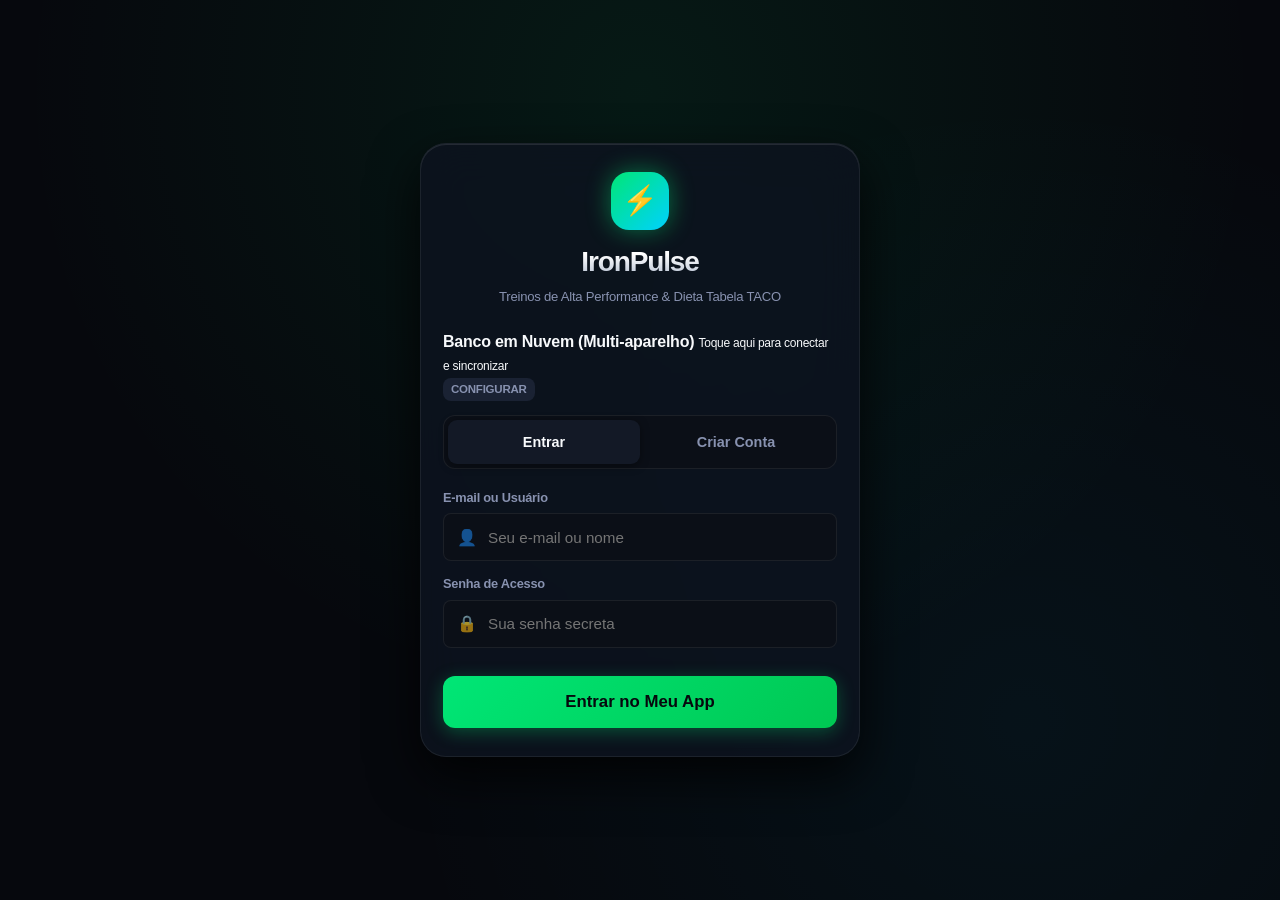
==== commit c90c6001: "feat: banco de dados em nuvem para sincronizacao multi-navegador e login" ====
--- a/index.html
+++ b/index.html
@@ -7,18 +7,18 @@
   <meta name="apple-mobile-web-app-capable" content="yes">
   <meta name="apple-mobile-web-app-status-bar-style" content="black-translucent">
   <meta name="apple-mobile-web-app-title" content="IronPulse">
-  <meta name="description" content="App de Treinos e Dieta TACO para Academia">
+  <meta name="description" content="App de Treinos e Dieta TACO com Banco de Dados em Nuvem">
   
   <link rel="manifest" href="./manifest.json">
   <link rel="icon" type="image/svg+xml" href="./icon.svg">
   <link rel="apple-touch-icon" href="./icon.svg">
   
-  <title>IronPulse • Treinos & Dieta TACO</title>
+  <title>IronPulse • Treinos & Dieta em Nuvem</title>
   <link rel="stylesheet" href="./style.css">
 </head>
 <body>
 
-  <!-- ==================== TELA DE LOGIN / CADASTRO (PORTAL DE ENTRADA) ==================== -->
+  <!-- ==================== TELA DE LOGIN / CADASTRO ==================== -->
   <div id="auth-view" class="auth-wrapper" style="display: none;">
     <div class="auth-container">
       <!-- Logo & Apresentação -->
@@ -26,6 +26,18 @@
         <div class="auth-logo-glow">⚡</div>
         <h1 class="auth-title">IronPulse</h1>
         <p class="auth-desc">Treinos de Alta Performance & Dieta Tabela TACO</p>
+      </div>
+
+      <!-- Card de Status do Banco de Dados em Nuvem -->
+      <div class="cloud-status-banner mb-3" id="btn-auth-open-cloud-modal">
+        <div class="cloud-status-left">
+          <span class="cloud-dot" id="auth-cloud-status-dot"></span>
+          <div>
+            <strong id="auth-cloud-status-title">Banco em Nuvem</strong>
+            <span class="text-xs" id="auth-cloud-status-sub">Toque para configurar multi-dispositivo</span>
+          </div>
+        </div>
+        <span class="tag tag-accent" id="auth-cloud-tag">Configurar</span>
       </div>
 
       <!-- Abas de Autenticação -->
@@ -129,7 +141,10 @@
               <strong id="header-profile-name">Pedro</strong>
               <span class="badge-tag" id="header-profile-goal">Hipertrofia</span>
             </div>
-            <span class="header-small-email" id="header-user-email">usuario@app</span>
+            <div class="header-sync-status">
+              <span class="sync-dot" id="header-sync-dot"></span>
+              <span class="header-small-email" id="header-sync-text">Local</span>
+            </div>
           </div>
         </div>
 
@@ -137,6 +152,9 @@
           <button id="btn-quick-water" class="btn-pill" title="Registrar Água">
             💧 <span id="water-display">0</span>ml
           </button>
+          <button id="btn-header-cloud" class="btn-icon-tiny text-cyan" title="Status da Nuvem">
+            ☁️
+          </button>
           <button id="btn-header-logout" class="btn-icon-tiny text-muted" title="Sair da Conta">
             🚪
           </button>
@@ -149,7 +167,6 @@
 
       <!-- ==================== ABA 1: INÍCIO ==================== -->
       <section id="tab-home" class="tab-panel active">
-        <!-- Hero Card de Boas-Vindas -->
         <div class="hero-card">
           <div class="hero-top">
             <span class="tag tag-accent" id="home-goal-badge">Hipertrofia</span>
@@ -173,23 +190,19 @@
           </div>
         </div>
 
-        <!-- Treino do Dia em Destaque -->
+        <!-- Treino do Dia -->
         <div class="section-header">
           <h3>Treino Recomendado</h3>
           <button class="link-btn" id="btn-home-manage-workouts">Abrir Fichas →</button>
         </div>
-        <div class="card card-glow" id="home-workout-box">
-          <!-- Renderizado dinamicamente -->
-        </div>
+        <div class="card card-glow" id="home-workout-box"></div>
 
         <!-- Próxima Refeição -->
         <div class="section-header">
           <h3>Próxima Refeição</h3>
           <button class="link-btn" id="btn-home-go-diet">Ver Dieta →</button>
         </div>
-        <div class="card" id="home-meal-box">
-          <!-- Renderizado dinamicamente -->
-        </div>
+        <div class="card" id="home-meal-box"></div>
 
         <!-- Consistência Semanal -->
         <div class="section-header">
@@ -202,18 +215,17 @@
 
       <!-- ==================== ABA 2: TREINOS (CONSTRUTOR ZERADO) ==================== -->
       <section id="tab-workouts" class="tab-panel">
-        <!-- Pílulas de Fichas Customizadas -->
         <div class="workouts-nav-bar">
           <div class="workouts-scroll-pills" id="workout-tabs-bar"></div>
         </div>
 
-        <!-- HUD de Sessão Ativa & Wake Lock -->
+        <!-- HUD de Treino & Wake Lock -->
         <div class="session-hud" id="session-hud">
           <div class="hud-left">
             <button class="btn btn-primary btn-sm" id="btn-start-session">
               <span id="session-icon">▶</span> <span id="session-text">Iniciar Treino</span>
             </button>
-            <div class="wakelock-pill" id="wakelock-pill" title="Manter a tela acesa durante o treino">
+            <div class="wakelock-pill" id="wakelock-pill" title="Manter tela acesa">
               <span class="pulse-dot"></span>
               <span class="wakelock-text">Tela Ativa</span>
             </div>
@@ -221,7 +233,7 @@
           <div class="hud-timer" id="session-stopwatch">00:00</div>
         </div>
 
-        <!-- Descanso Rápido entre Séries -->
+        <!-- Cronômetro de Descanso -->
         <div class="rest-timer-bar">
           <div class="rest-info">
             <span class="rest-tag">⏱️ DESCANSO:</span>
@@ -236,11 +248,11 @@
           </div>
         </div>
 
-        <!-- Header da Ficha Selecionada -->
+        <!-- Header da Ficha -->
         <div class="workout-header-card" id="workout-header-card" style="display: none;">
           <div class="workout-title-group">
             <h2 id="active-routine-name">Meu Treino</h2>
-            <span class="workout-subtitle" id="active-routine-focus">Monte sua divisão como preferir</span>
+            <span class="workout-subtitle" id="active-routine-focus">Monte sua divisão</span>
           </div>
           <div class="workout-action-buttons">
             <button class="btn-icon" id="btn-edit-routine" title="Renomear ficha">✏️</button>
@@ -251,7 +263,6 @@
         <!-- Lista de Exercícios -->
         <div class="exercises-stack" id="exercises-stack"></div>
 
-        <!-- Ações do Treino -->
         <div class="workout-bottom-actions" id="workout-bottom-actions" style="display: none;">
           <button class="btn btn-outline btn-block" id="btn-open-catalog">
             + Adicionar Exercício à Ficha
@@ -263,7 +274,6 @@
 
       <!-- ==================== ABA 3: DIETA (TABELA TACO ZERADA) ==================== -->
       <section id="tab-diet" class="tab-panel">
-        <!-- Resumo Nutricional -->
         <div class="card diet-summary-box">
           <div class="diet-summary-top">
             <div>
@@ -475,9 +485,12 @@
           </div>
 
           <div class="section-header">
-            <h3>Gerenciamento da Conta</h3>
+            <h3>Banco de Dados & Nuvem</h3>
           </div>
           <div class="card">
+            <button class="btn btn-outline btn-block mb-3" id="btn-open-cloud-settings">
+              ☁️ Configurar Banco de Dados em Nuvem
+            </button>
             <button class="btn btn-danger-soft btn-block mb-3" id="btn-account-logout">
               🚪 Sair desta Conta / Trocar Usuário
             </button>
@@ -518,7 +531,44 @@
 
   </div>
 
-  <!-- ==================== MODAL: TABELA TACO (ALIMENTOS E GRAMAS) ==================== -->
+  <!-- ==================== MODAL: CONFIGURAÇÃO DO BANCO EM NUVEM ==================== -->
+  <div class="modal-backdrop" id="modal-cloud-config">
+    <div class="modal-sheet">
+      <div class="modal-sheet-header">
+        <div>
+          <h3>Banco de Dados em Nuvem</h3>
+          <span class="text-xs text-muted">Acesse seus dados em qualquer navegador e aparelho</span>
+        </div>
+        <button class="btn-modal-close" data-dismiss="modal-cloud-config">✕</button>
+      </div>
+
+      <div class="cloud-tutorial-box mb-3">
+        <strong style="color: var(--cyan); font-size: 0.9rem;">Como ter seu banco gratuito em 1 minuto:</strong>
+        <ol style="font-size: 0.8rem; color: var(--text-muted); margin-left: 18px; margin-top: 6px; line-height: 1.5;">
+          <li>Acesse <strong>console.firebase.google.com</strong> com sua conta Google.</li>
+          <li>Crie um projeto grátis (ex: <code>meu-treino</code>).</li>
+          <li>Vá em <strong>Realtime Database</strong> > <strong>Criar banco de dados</strong> > Selecione <strong>Modo de teste</strong>.</li>
+          <li>Copie a URL gerada (termina com <code>.firebaseio.com</code>) e cole abaixo!</li>
+        </ol>
+      </div>
+
+      <form id="form-cloud-config">
+        <div class="form-group">
+          <label class="form-label" for="input-cloud-url">URL do Banco de Dados Firebase</label>
+          <input type="url" id="input-cloud-url" class="form-control" placeholder="https://seu-projeto-default-rtdb.firebaseio.com" required>
+        </div>
+
+        <div id="cloud-test-status" class="mb-3 text-sm" style="display: none;"></div>
+
+        <div class="modal-sheet-footer">
+          <button type="button" class="btn btn-outline" id="btn-test-cloud-connection">Testar Conexão</button>
+          <button type="submit" class="btn btn-primary">Salvar e Conectar</button>
+        </div>
+      </form>
+    </div>
+  </div>
+
+  <!-- ==================== MODAIS DE ALIMENTOS, FOTOS E FICHAS ==================== -->
   <div class="modal-backdrop" id="modal-taco-picker">
     <div class="modal-sheet">
       <div class="modal-sheet-header">
@@ -533,7 +583,6 @@
         <input type="text" id="taco-search-input" class="form-control" placeholder="🔍 Buscar alimento (arroz, frango, ovo, aveia...)">
       </div>
 
-      <!-- Calculadora de Gramas e Macros em Tempo Real -->
       <div class="taco-calc-box mb-3" id="taco-calc-box" style="display: none;">
         <div class="taco-calc-header">
           <strong id="taco-calc-food-name">Alimento</strong>
@@ -558,7 +607,7 @@
     </div>
   </div>
 
-  <!-- ==================== MODAL: SALVAR FOTO DE EVOLUÇÃO ==================== -->
+  <!-- Modal Salvar Foto -->
   <div class="modal-backdrop" id="modal-save-photo">
     <div class="modal-sheet">
       <div class="modal-sheet-header">
@@ -596,7 +645,7 @@
     </div>
   </div>
 
-  <!-- ==================== MODAL: BIBLIOTECA DE EXERCÍCIOS ==================== -->
+  <!-- Modal Catálogo de Exercícios -->
   <div class="modal-backdrop" id="modal-catalog">
     <div class="modal-sheet">
       <div class="modal-sheet-header">
@@ -627,7 +676,7 @@
     </div>
   </div>
 
-  <!-- ==================== MODAL: CRIAR / EDITAR FICHA ==================== -->
+  <!-- Modal Criar / Editar Ficha -->
   <div class="modal-backdrop" id="modal-routine">
     <div class="modal-sheet">
       <div class="modal-sheet-header">
@@ -652,7 +701,7 @@
     </div>
   </div>
 
-  <!-- ==================== MODAL: REFEIÇÃO ==================== -->
+  <!-- Modal Refeição -->
   <div class="modal-backdrop" id="modal-meal">
     <div class="modal-sheet">
       <div class="modal-sheet-header">
@@ -679,7 +728,7 @@
     </div>
   </div>
 
-  <!-- ==================== MODAL: EDITAR EXERCÍCIO ==================== -->
+  <!-- Modal Editar Exercício -->
   <div class="modal-backdrop" id="modal-edit-ex">
     <div class="modal-sheet">
       <div class="modal-sheet-header">
@@ -704,7 +753,7 @@
     </div>
   </div>
 
-  <!-- ==================== MODAL: HISTÓRICO DE CARGA ==================== -->
+  <!-- Modal Histórico de Carga -->
   <div class="modal-backdrop" id="modal-history">
     <div class="modal-sheet">
       <div class="modal-sheet-header">
@@ -728,6 +777,8 @@
   <div class="toast-hub" id="toast-hub"></div>
 
   <!-- Scripts -->
+  <script src="./cloud-config.js"></script>
+  <script src="./cloud-db.js"></script>
   <script src="./auth.js"></script>
   <script src="./taco.js"></script>
   <script src="./db.js"></script>
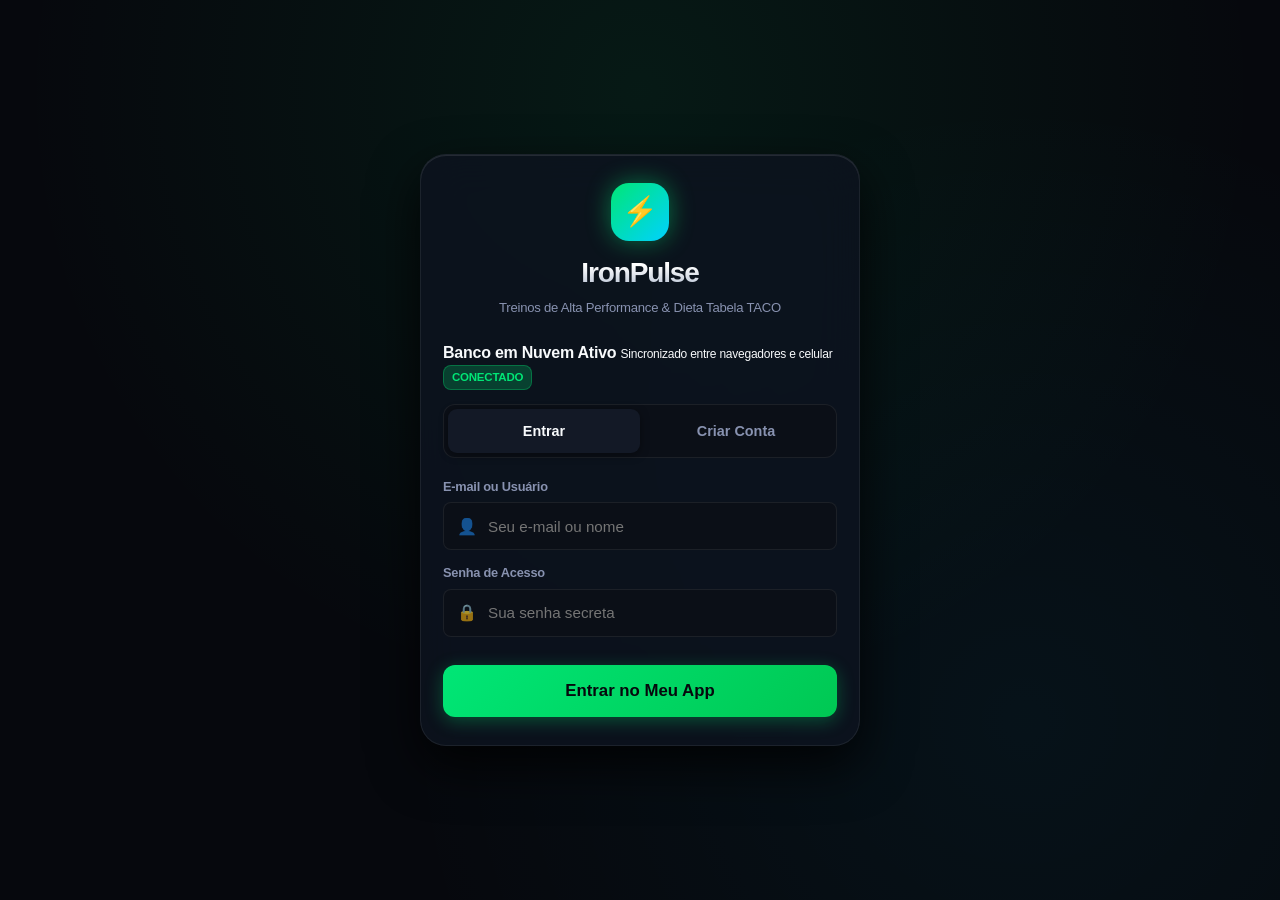
==== commit 6f78180d: "fix: integra Firebase oficial, remove popups do navegador com modal customizado e melhora Tabela TAC" ====
--- a/index.html
+++ b/index.html
@@ -143,7 +143,8 @@
             </div>
             <div class="header-sync-status">
               <span class="sync-dot" id="header-sync-dot"></span>
-              <span class="header-small-email" id="header-sync-text">Local</span>
+              <span class="header-small-email" id="header-sync-text">Nuvem</span>
+              <span class="text-xs text-muted" id="header-user-email" style="display: none;"></span>
             </div>
           </div>
         </div>
@@ -192,8 +193,14 @@
 
         <!-- Treino do Dia -->
         <div class="section-header">
-          <h3>Treino Recomendado</h3>
-          <button class="link-btn" id="btn-home-manage-workouts">Abrir Fichas →</button>
+          <div>
+            <h3>Treino do Dia</h3>
+            <span class="text-xs text-muted" id="home-routine-label">Sua divisão ativa</span>
+          </div>
+          <div style="display: flex; gap: 8px; align-items: center;">
+            <button class="btn btn-sm btn-primary" id="btn-home-add-routine">➕ Novo Treino</button>
+            <button class="link-btn" id="btn-home-manage-workouts">Ver Fichas →</button>
+          </div>
         </div>
         <div class="card card-glow" id="home-workout-box"></div>
 
@@ -215,6 +222,17 @@
 
       <!-- ==================== ABA 2: TREINOS (CONSTRUTOR ZERADO) ==================== -->
       <section id="tab-workouts" class="tab-panel">
+        <!-- Topo da Seção de Treinos -->
+        <div class="workouts-top-bar">
+          <div class="workouts-title-col">
+            <h2 class="section-title">Minhas Fichas</h2>
+            <span class="text-xs text-muted" id="workouts-count-label">Monte seus treinos personalizados</span>
+          </div>
+          <button class="btn btn-primary" id="btn-add-routine-top" style="gap: 6px;">
+            <span>➕</span> <strong>Adicionar Treino</strong>
+          </button>
+        </div>
+
         <div class="workouts-nav-bar">
           <div class="workouts-scroll-pills" id="workout-tabs-bar"></div>
         </div>
@@ -234,7 +252,7 @@
         </div>
 
         <!-- Cronômetro de Descanso -->
-        <div class="rest-timer-bar">
+        <div class="rest-timer-bar" id="rest-timer-bar">
           <div class="rest-info">
             <span class="rest-tag">⏱️ DESCANSO:</span>
             <span class="rest-display" id="rest-timer-text">Parado</span>
@@ -255,6 +273,9 @@
             <span class="workout-subtitle" id="active-routine-focus">Monte sua divisão</span>
           </div>
           <div class="workout-action-buttons">
+            <button class="btn btn-sm btn-outline" id="btn-add-exercise-top" title="Adicionar exercício a esta ficha">
+              + Exercício
+            </button>
             <button class="btn-icon" id="btn-edit-routine" title="Renomear ficha">✏️</button>
             <button class="btn-icon text-danger" id="btn-delete-routine" title="Excluir ficha">🗑️</button>
           </div>
@@ -354,9 +375,19 @@
         </div>
 
         <!-- Lista de Refeições -->
-        <div class="section-header">
-          <h3>Refeições do Dia</h3>
-          <button class="btn btn-sm btn-outline" id="btn-add-meal">+ Nova Refeição</button>
+        <div class="section-header" style="flex-wrap: wrap; gap: 8px;">
+          <div>
+            <h3>Refeições do Dia</h3>
+            <span class="text-xs text-muted" id="meals-count-label">Planeje seus horários e alimentos com a Tabela TACO</span>
+          </div>
+          <div style="display: flex; gap: 8px; align-items: center;">
+            <button class="btn btn-sm btn-outline text-cyan" id="btn-open-taco-catalog" title="Consultar Tabela TACO Completa">
+              🥗 Tabela TACO
+            </button>
+            <button class="btn btn-sm btn-primary" id="btn-add-meal">
+              ➕ Nova Refeição
+            </button>
+          </div>
         </div>
 
         <div class="meals-stack" id="meals-stack"></div>
@@ -598,6 +629,10 @@
           <div class="live-macro"><span class="text-xs">Carb:</span> <strong id="taco-res-c" style="color:var(--macro-c);">0g</strong></div>
           <div class="live-macro"><span class="text-xs">Gord:</span> <strong id="taco-res-f" style="color:var(--macro-f);">0g</strong></div>
         </div>
+        <div class="form-group mt-2" id="taco-meal-picker-select-group" style="display: none;">
+          <label class="form-label text-xs" for="taco-select-meal">Adicionar a qual refeição?</label>
+          <select id="taco-select-meal" class="form-control"></select>
+        </div>
         <button class="btn btn-primary btn-block btn-sm mt-2" id="btn-confirm-add-taco">
           + Adicionar à Refeição
         </button>
@@ -680,13 +715,29 @@
   <div class="modal-backdrop" id="modal-routine">
     <div class="modal-sheet">
       <div class="modal-sheet-header">
-        <h3 id="modal-routine-title">Montar Ficha de Treino</h3>
+        <div>
+          <h3 id="modal-routine-title">Montar Ficha de Treino</h3>
+          <span class="text-xs text-muted">Defina o nome da ficha e os grupos musculares</span>
+        </div>
         <button class="btn-modal-close" data-dismiss="modal-routine">✕</button>
       </div>
       <form id="form-routine">
         <input type="hidden" id="input-routine-id">
-        <div class="form-group">
-          <label class="form-label" for="input-routine-name">Identificação da Ficha</label>
+
+        <div class="preset-suggestions mb-3">
+          <label class="form-label" style="margin-bottom: 6px;">Modelos Prontos (Toque para preencher):</label>
+          <div class="preset-chips-wrap">
+            <button type="button" class="preset-chip" data-name="Treino A" data-focus="Peito, Ombros e Tríceps">Treino A • Push</button>
+            <button type="button" class="preset-chip" data-name="Treino B" data-focus="Costas, Trapézio e Bíceps">Treino B • Pull</button>
+            <button type="button" class="preset-chip" data-name="Treino C" data-focus="Quadríceps, Posterior e Panturrilhas">Treino C • Legs</button>
+            <button type="button" class="preset-chip" data-name="Treino D" data-focus="Ombros, Trapézio e Abdômen">Treino D • Delts</button>
+            <button type="button" class="preset-chip" data-name="Treino Superior" data-focus="Membros Superiores Geral">Superior Geral</button>
+            <button type="button" class="preset-chip" data-name="Treino Inferior" data-focus="Membros Inferiores Geral">Inferior Geral</button>
+          </div>
+        </div>
+
+        <div class="form-group">
+          <label class="form-label" for="input-routine-name">Nome da Ficha</label>
           <input type="text" id="input-routine-name" class="form-control" placeholder="Ex: Treino A • Push, Perna Pesado, etc." required>
         </div>
         <div class="form-group">
@@ -695,7 +746,7 @@
         </div>
         <div class="modal-sheet-footer">
           <button type="button" class="btn btn-outline" data-dismiss="modal-routine">Cancelar</button>
-          <button type="submit" class="btn btn-primary">Salvar Ficha</button>
+          <button type="submit" class="btn btn-primary" id="btn-submit-routine">Salvar Ficha ➔</button>
         </div>
       </form>
     </div>
@@ -705,11 +756,28 @@
   <div class="modal-backdrop" id="modal-meal">
     <div class="modal-sheet">
       <div class="modal-sheet-header">
-        <h3 id="modal-meal-title">Refeição</h3>
+        <div>
+          <h3 id="modal-meal-title">Refeição</h3>
+          <span class="text-xs text-muted">Defina o nome e o horário da refeição</span>
+        </div>
         <button class="btn-modal-close" data-dismiss="modal-meal">✕</button>
       </div>
       <form id="form-meal">
         <input type="hidden" id="input-meal-id">
+
+        <div class="preset-suggestions mb-3">
+          <label class="form-label" style="margin-bottom: 6px;">Sugestões Rápidas (Toque para usar):</label>
+          <div class="preset-chips-wrap">
+            <button type="button" class="preset-chip-meal" data-name="Café da Manhã" data-time="07:30">☕ Café da Manhã (07:30)</button>
+            <button type="button" class="preset-chip-meal" data-name="Lanche da Manhã" data-time="10:00">🥪 Lanche Manhã (10:00)</button>
+            <button type="button" class="preset-chip-meal" data-name="Almoço" data-time="12:30">🍲 Almoço (12:30)</button>
+            <button type="button" class="preset-chip-meal" data-name="Lanche da Tarde" data-time="16:00">🍌 Lanche Tarde (16:00)</button>
+            <button type="button" class="preset-chip-meal" data-name="Pré-Treino" data-time="17:30">⚡ Pré-Treino (17:30)</button>
+            <button type="button" class="preset-chip-meal" data-name="Jantar" data-time="20:00">🍗 Jantar (20:00)</button>
+            <button type="button" class="preset-chip-meal" data-name="Ceia" data-time="22:30">🥛 Ceia (22:30)</button>
+          </div>
+        </div>
+
         <div class="form-row">
           <div class="form-group col-8">
             <label class="form-label" for="input-meal-name">Nome da Refeição</label>
@@ -722,7 +790,7 @@
         </div>
         <div class="modal-sheet-footer">
           <button type="button" class="btn btn-outline" data-dismiss="modal-meal">Cancelar</button>
-          <button type="submit" class="btn btn-primary">Salvar Refeição</button>
+          <button type="submit" class="btn btn-primary" id="btn-submit-meal">Salvar e Adicionar Alimentos ➔</button>
         </div>
       </form>
     </div>
@@ -769,6 +837,21 @@
       <div class="history-table-box" id="history-table-records"></div>
       <div class="modal-sheet-footer">
         <button type="button" class="btn btn-outline btn-block" data-dismiss="modal-history">Fechar</button>
+      </div>
+    </div>
+  </div>
+
+  <!-- Modal Confirmação Customizado (Substitui confirm do navegador) -->
+  <div class="modal-backdrop" id="modal-confirm-action">
+    <div class="modal-sheet modal-confirm-sheet" style="text-align: center; max-width: 380px; margin: auto;">
+      <div style="font-size: 2.5rem; margin-bottom: 8px;" id="confirm-modal-icon">🚪</div>
+      <h3 id="confirm-modal-title" style="font-size: 1.25rem; font-weight: 800; margin-bottom: 6px;">Você deseja sair?</h3>
+      <p id="confirm-modal-message" class="text-sm text-muted" style="margin-bottom: 20px;">
+        Seus dados estão sincronizados em tempo real no banco de dados em nuvem.
+      </p>
+      <div class="modal-sheet-footer" style="display: flex; gap: 10px;">
+        <button type="button" class="btn btn-outline" style="flex: 1;" id="btn-confirm-cancel">Cancelar</button>
+        <button type="button" class="btn btn-danger" style="flex: 1;" id="btn-confirm-ok">Sair</button>
       </div>
     </div>
   </div>
--- a/style.css
+++ b/style.css
@@ -563,6 +563,60 @@
 }
 
 /* ==================== ABA TREINOS ==================== */
+.workouts-top-bar {
+  display: flex;
+  align-items: center;
+  justify-content: space-between;
+  margin-bottom: 12px;
+  gap: 12px;
+}
+
+.workouts-title-col h2 {
+  font-size: 1.3rem;
+  font-weight: 800;
+  letter-spacing: -0.02em;
+  margin: 0;
+}
+
+.preset-chips-wrap {
+  display: flex;
+  flex-wrap: wrap;
+  gap: 6px;
+  margin-top: 6px;
+}
+
+.preset-chip,
+.preset-chip-meal {
+  background: var(--bg-surface);
+  border: 1px solid var(--border-subtle);
+  color: var(--text-muted);
+  border-radius: 999px;
+  padding: 6px 12px;
+  font-size: 0.78rem;
+  font-weight: 600;
+  cursor: pointer;
+  transition: all 0.15s ease;
+}
+
+.preset-chip:active,
+.preset-chip:hover,
+.preset-chip-meal:active,
+.preset-chip-meal:hover {
+  border-color: var(--cyan);
+  color: #fff;
+  background: rgba(0, 210, 255, 0.12);
+}
+
+.modal-confirm-sheet {
+  background: linear-gradient(180deg, #131722 0%, #080a0f 100%);
+  border: 1px solid rgba(0, 230, 118, 0.25);
+  box-shadow: 0 20px 60px rgba(0, 0, 0, 0.9), 0 0 30px rgba(0, 230, 118, 0.15);
+  border-radius: var(--radius-lg);
+  padding: 26px 22px;
+  width: 90%;
+  max-width: 380px;
+}
+
 .workouts-nav-bar {
   margin-bottom: 12px;
 }
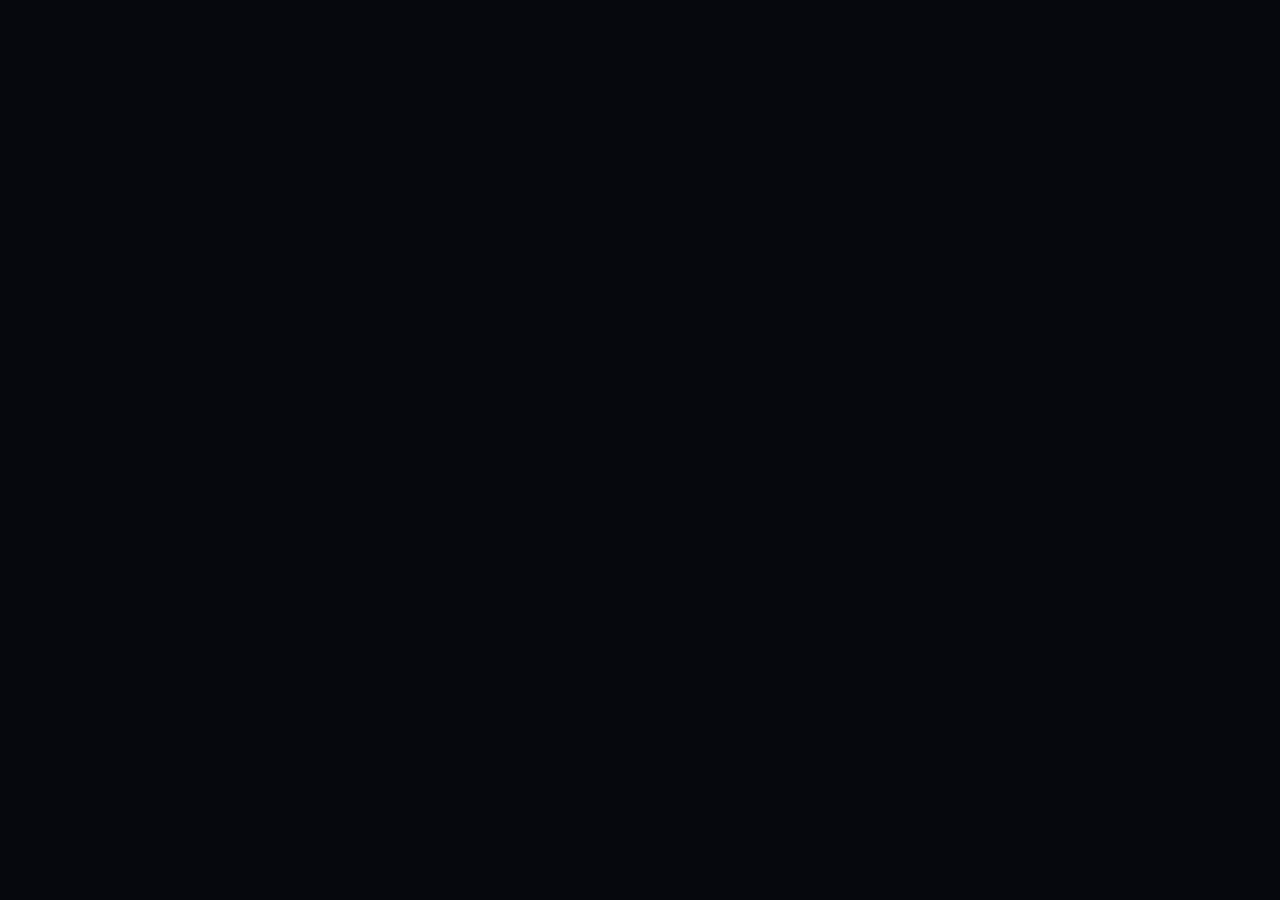
==== commit b585da15: "feat: tema claro/escuro, perfil do atleta modal, foto por camera direta, unificacao de criacao de tr" ====
--- a/index.html
+++ b/index.html
@@ -7,7 +7,7 @@
   <meta name="apple-mobile-web-app-capable" content="yes">
   <meta name="apple-mobile-web-app-status-bar-style" content="black-translucent">
   <meta name="apple-mobile-web-app-title" content="IronPulse">
-  <meta name="description" content="App de Treinos e Dieta TACO com Banco de Dados em Nuvem">
+  <meta name="description" content="App de Treinos, Nutrição e Evolução com Banco de Dados em Nuvem">
   
   <link rel="manifest" href="./manifest.json">
   <link rel="icon" type="image/svg+xml" href="./icon.svg">
@@ -23,9 +23,13 @@
     <div class="auth-container">
       <!-- Logo & Apresentação -->
       <div class="auth-header">
-        <div class="auth-logo-glow">⚡</div>
+        <div class="auth-logo-glow">
+          <svg width="28" height="28" viewBox="0 0 24 24" fill="none" stroke="currentColor" stroke-width="2.2" stroke-linecap="round" stroke-linejoin="round">
+            <polygon points="13 2 3 14 12 14 11 22 21 10 12 10 13 2"></polygon>
+          </svg>
+        </div>
         <h1 class="auth-title">IronPulse</h1>
-        <p class="auth-desc">Treinos de Alta Performance & Dieta Tabela TACO</p>
+        <p class="auth-desc">Treinos de Alta Performance & Nutrição Inteligente</p>
       </div>
 
       <!-- Card de Status do Banco de Dados em Nuvem -->
@@ -51,7 +55,9 @@
         <div class="form-group">
           <label class="form-label" for="login-email">E-mail ou Usuário</label>
           <div class="input-with-icon">
-            <span class="input-icon">👤</span>
+            <span class="input-icon">
+              <svg width="16" height="16" viewBox="0 0 24 24" fill="none" stroke="currentColor" stroke-width="2" stroke-linecap="round" stroke-linejoin="round"><path d="M20 21v-2a4 4 0 0 0-4-4H8a4 4 0 0 0-4 4v2"/><circle cx="12" cy="7" r="4"/></svg>
+            </span>
             <input type="text" id="login-email" class="form-control" placeholder="Seu e-mail ou nome" required autocomplete="username">
           </div>
         </div>
@@ -59,7 +65,9 @@
         <div class="form-group">
           <label class="form-label" for="login-password">Senha de Acesso</label>
           <div class="input-with-icon">
-            <span class="input-icon">🔒</span>
+            <span class="input-icon">
+              <svg width="16" height="16" viewBox="0 0 24 24" fill="none" stroke="currentColor" stroke-width="2" stroke-linecap="round" stroke-linejoin="round"><rect x="3" y="11" width="18" height="11" rx="2" ry="2"/><path d="M7 11V7a5 5 0 0 1 10 0v4"/></svg>
+            </span>
             <input type="password" id="login-password" class="form-control" placeholder="Sua senha secreta" required autocomplete="current-password">
           </div>
         </div>
@@ -74,7 +82,9 @@
         <div class="form-group">
           <label class="form-label" for="reg-name">Seu Nome / Apelido</label>
           <div class="input-with-icon">
-            <span class="input-icon">🏷️</span>
+            <span class="input-icon">
+              <svg width="16" height="16" viewBox="0 0 24 24" fill="none" stroke="currentColor" stroke-width="2" stroke-linecap="round" stroke-linejoin="round"><path d="M20 21v-2a4 4 0 0 0-4-4H8a4 4 0 0 0-4 4v2"/><circle cx="12" cy="7" r="4"/></svg>
+            </span>
             <input type="text" id="reg-name" class="form-control" placeholder="Ex: Pedro Manso" required>
           </div>
         </div>
@@ -82,7 +92,9 @@
         <div class="form-group">
           <label class="form-label" for="reg-email">E-mail ou Usuário Único</label>
           <div class="input-with-icon">
-            <span class="input-icon">📧</span>
+            <span class="input-icon">
+              <svg width="16" height="16" viewBox="0 0 24 24" fill="none" stroke="currentColor" stroke-width="2" stroke-linecap="round" stroke-linejoin="round"><path d="M4 4h16c1.1 0 2 .9 2 2v12c0 1.1-.9 2-2 2H4c-1.1 0-2-.9-2-2V6c0-1.1.9-2 2-2z"/><polyline points="22,6 12,13 2,6"/></svg>
+            </span>
             <input type="text" id="reg-email" class="form-control" placeholder="usuario@email.com" required>
           </div>
         </div>
@@ -90,7 +102,9 @@
         <div class="form-group">
           <label class="form-label" for="reg-password">Crie uma Senha</label>
           <div class="input-with-icon">
-            <span class="input-icon">🔑</span>
+            <span class="input-icon">
+              <svg width="16" height="16" viewBox="0 0 24 24" fill="none" stroke="currentColor" stroke-width="2" stroke-linecap="round" stroke-linejoin="round"><rect x="3" y="11" width="18" height="11" rx="2" ry="2"/><path d="M7 11V7a5 5 0 0 1 10 0v4"/></svg>
+            </span>
             <input type="password" id="reg-password" class="form-control" placeholder="Mínimo 4 caracteres" minlength="4" required>
           </div>
         </div>
@@ -134,7 +148,7 @@
     <!-- Top App Bar -->
     <header class="app-header">
       <div class="header-content">
-        <div class="user-chip-header" id="btn-header-user">
+        <div class="user-chip-header" id="btn-header-user" title="Toque para ver e editar seu perfil">
           <div class="user-avatar-badge" id="header-avatar-circle">P</div>
           <div class="user-text-meta">
             <div class="user-name-line">
@@ -143,21 +157,21 @@
             </div>
             <div class="header-sync-status">
               <span class="sync-dot" id="header-sync-dot"></span>
-              <span class="header-small-email" id="header-sync-text">Nuvem</span>
+              <span class="header-small-email" id="header-sync-text">Perfil & Metas</span>
               <span class="text-xs text-muted" id="header-user-email" style="display: none;"></span>
             </div>
           </div>
         </div>
 
         <div class="header-actions">
-          <button id="btn-quick-water" class="btn-pill" title="Registrar Água">
-            💧 <span id="water-display">0</span>ml
+          <button id="btn-quick-water" class="btn-pill" title="Registrar Água (+250ml)">
+            <svg width="14" height="14" viewBox="0 0 24 24" fill="none" stroke="currentColor" stroke-width="2" style="vertical-align: -2px; margin-right: 2px;"><path d="M12 2.69l5.66 5.66a8 8 0 1 1-11.31 0z"></path></svg>
+            <span id="water-display">0</span>ml
           </button>
-          <button id="btn-header-cloud" class="btn-icon-tiny text-cyan" title="Status da Nuvem">
-            ☁️
-          </button>
-          <button id="btn-header-logout" class="btn-icon-tiny text-muted" title="Sair da Conta">
-            🚪
+          <button id="btn-toggle-theme" class="btn-icon-tiny" title="Alternar tema claro / escuro">
+            <span id="theme-toggle-icon">
+              <svg width="16" height="16" viewBox="0 0 24 24" fill="none" stroke="currentColor" stroke-width="2" stroke-linecap="round" stroke-linejoin="round"><path d="M21 12.79A9 9 0 1 1 11.21 3 7 7 0 0 0 21 12.79z"/></svg>
+            </span>
           </button>
         </div>
       </div>
@@ -198,7 +212,7 @@
             <span class="text-xs text-muted" id="home-routine-label">Sua divisão ativa</span>
           </div>
           <div style="display: flex; gap: 8px; align-items: center;">
-            <button class="btn btn-sm btn-primary" id="btn-home-add-routine">➕ Novo Treino</button>
+            <button class="btn btn-sm btn-primary" id="btn-home-add-routine">+ Novo Treino</button>
             <button class="link-btn" id="btn-home-manage-workouts">Ver Fichas →</button>
           </div>
         </div>
@@ -213,7 +227,7 @@
 
         <!-- Consistência Semanal -->
         <div class="section-header">
-          <h3>Sua Consistência Semanal</h3>
+          <h3>Consistência Semanal</h3>
         </div>
         <div class="card">
           <div class="week-strip" id="home-week-strip"></div>
@@ -226,10 +240,10 @@
         <div class="workouts-top-bar">
           <div class="workouts-title-col">
             <h2 class="section-title">Minhas Fichas</h2>
-            <span class="text-xs text-muted" id="workouts-count-label">Monte seus treinos personalizados</span>
-          </div>
-          <button class="btn btn-primary" id="btn-add-routine-top" style="gap: 6px;">
-            <span>➕</span> <strong>Adicionar Treino</strong>
+            <span class="text-xs text-muted" id="workouts-count-label">Divisões de treino</span>
+          </div>
+          <button class="btn btn-primary btn-sm" id="btn-add-routine-top">
+            + Nova Ficha
           </button>
         </div>
 
@@ -254,7 +268,7 @@
         <!-- Cronômetro de Descanso -->
         <div class="rest-timer-bar" id="rest-timer-bar">
           <div class="rest-info">
-            <span class="rest-tag">⏱️ DESCANSO:</span>
+            <span class="rest-tag">Descanso:</span>
             <span class="rest-display" id="rest-timer-text">Parado</span>
           </div>
           <div class="rest-chips">
@@ -276,8 +290,12 @@
             <button class="btn btn-sm btn-outline" id="btn-add-exercise-top" title="Adicionar exercício a esta ficha">
               + Exercício
             </button>
-            <button class="btn-icon" id="btn-edit-routine" title="Renomear ficha">✏️</button>
-            <button class="btn-icon text-danger" id="btn-delete-routine" title="Excluir ficha">🗑️</button>
+            <button class="btn-icon" id="btn-edit-routine" title="Renomear ficha">
+              <svg width="15" height="15" viewBox="0 0 24 24" fill="none" stroke="currentColor" stroke-width="2" stroke-linecap="round" stroke-linejoin="round"><path d="M11 4H4a2 2 0 0 0-2 2v14a2 2 0 0 0 2 2h14a2 2 0 0 0 2-2v-7"/><path d="M18.5 2.5a2.121 2.121 0 0 1 3 3L12 15l-4 1 1-4 9.5-9.5z"/></svg>
+            </button>
+            <button class="btn-icon text-danger" id="btn-delete-routine" title="Excluir ficha">
+              <svg width="15" height="15" viewBox="0 0 24 24" fill="none" stroke="currentColor" stroke-width="2" stroke-linecap="round" stroke-linejoin="round"><polyline points="3 6 5 6 21 6"/><path d="M19 6v14a2 2 0 0 1-2 2H7a2 2 0 0 1-2-2V6m3 0V4a2 2 0 0 1 2-2h4a2 2 0 0 1 2 2v2"/></svg>
+            </button>
           </div>
         </div>
 
@@ -353,7 +371,9 @@
         <div class="card water-target-card">
           <div class="water-card-header">
             <div class="water-left-title">
-              <span class="water-icon">💧</span>
+              <span class="water-icon">
+                <svg width="18" height="18" viewBox="0 0 24 24" fill="none" stroke="currentColor" stroke-width="2" stroke-linecap="round" stroke-linejoin="round"><path d="M12 2.69l5.66 5.66a8 8 0 1 1-11.31 0z"/></svg>
+              </span>
               <div>
                 <h4>Consumo Mínimo de Água</h4>
                 <span class="text-xs text-muted" id="water-calc-desc">Calculado: 35ml × seu peso</span>
@@ -378,14 +398,14 @@
         <div class="section-header" style="flex-wrap: wrap; gap: 8px;">
           <div>
             <h3>Refeições do Dia</h3>
-            <span class="text-xs text-muted" id="meals-count-label">Planeje seus horários e alimentos com a Tabela TACO</span>
+            <span class="text-xs text-muted" id="meals-count-label">Planeje seus horários e alimentos</span>
           </div>
           <div style="display: flex; gap: 8px; align-items: center;">
-            <button class="btn btn-sm btn-outline text-cyan" id="btn-open-taco-catalog" title="Consultar Tabela TACO Completa">
-              🥗 Tabela TACO
+            <button class="btn btn-sm btn-outline text-cyan" id="btn-open-taco-catalog" title="Consultar Tabela Nutricional de Alimentos">
+              Tabela de Alimentos
             </button>
             <button class="btn btn-sm btn-primary" id="btn-add-meal">
-              ➕ Nova Refeição
+              + Nova Refeição
             </button>
           </div>
         </div>
@@ -395,11 +415,11 @@
         <div class="spacer-bottom"></div>
       </section>
 
-      <!-- ==================== ABA 4: PROGRESSO, FOTOS E CONFIGURAÇÕES ==================== -->
+      <!-- ==================== ABA 4: PROGRESSO & COMPARAÇÃO ==================== -->
       <section id="tab-progress" class="tab-panel">
         <div class="progress-sub-tabs mb-3">
-          <button class="sub-tab-btn active" data-subtab="sub-photos">📸 Fotos & Comparador</button>
-          <button class="sub-tab-btn" data-subtab="sub-charts">📈 Cargas & Metas</button>
+          <button class="sub-tab-btn active" data-subtab="sub-photos">Fotos & Comparador</button>
+          <button class="sub-tab-btn" data-subtab="sub-charts">Evolução de Cargas</button>
         </div>
 
         <!-- Sub-aba 1: Fotos e Comparador Antes e Depois -->
@@ -410,10 +430,18 @@
                 <h4>Diário de Evolução Física</h4>
                 <p class="text-xs text-muted">Tire fotos periódicas e veja a transformação do seu corpo.</p>
               </div>
-              <label class="btn btn-primary btn-sm btn-camera" for="input-camera-photo">
-                📷 + Nova Foto
-                <input type="file" id="input-camera-photo" accept="image/*" style="display:none;">
-              </label>
+              <div class="photo-btn-group" style="display: flex; gap: 8px;">
+                <label class="btn btn-primary btn-sm btn-camera" for="input-camera-photo" title="Tirar foto agora com a câmera">
+                  <svg width="15" height="15" viewBox="0 0 24 24" fill="none" stroke="currentColor" stroke-width="2" style="vertical-align: -2px; margin-right: 4px;"><path d="M23 19a2 2 0 0 1-2 2H3a2 2 0 0 1-2-2V8a2 2 0 0 1 2-2h4l2-3h6l2 3h4a2 2 0 0 1 2 2z"></path><circle cx="12" cy="13" r="4"></circle></svg>
+                  Câmera
+                  <input type="file" id="input-camera-photo" accept="image/*" capture="environment" style="display:none;">
+                </label>
+                <label class="btn btn-outline btn-sm" for="input-gallery-photo" title="Escolher foto da galeria">
+                  <svg width="15" height="15" viewBox="0 0 24 24" fill="none" stroke="currentColor" stroke-width="2" style="vertical-align: -2px; margin-right: 4px;"><rect x="3" y="3" width="18" height="18" rx="2" ry="2"></rect><circle cx="8.5" cy="8.5" r="1.5"></circle><polyline points="21 15 16 10 5 21"></polyline></svg>
+                  Galeria
+                  <input type="file" id="input-gallery-photo" accept="image/*" style="display:none;">
+                </label>
+              </div>
             </div>
           </div>
 
@@ -465,74 +493,6 @@
               <div class="svg-chart-wrapper" id="progress-chart-container"></div>
             </div>
           </div>
-
-          <div class="section-header">
-            <h3>Minhas Metas Corporais</h3>
-          </div>
-          <div class="card">
-            <form id="form-user-goals">
-              <div class="form-row">
-                <div class="form-group col">
-                  <label class="form-label" for="input-profile-weight">Peso Atual (kg)</label>
-                  <input type="number" inputmode="decimal" step="0.1" id="input-profile-weight" class="form-control" required>
-                </div>
-                <div class="form-group col">
-                  <label class="form-label" for="input-profile-height">Altura (cm)</label>
-                  <input type="number" inputmode="numeric" id="input-profile-height" class="form-control">
-                </div>
-              </div>
-
-              <div class="form-group">
-                <label class="form-label" for="input-goal-title">Objetivo Atual</label>
-                <select id="input-goal-title" class="form-control">
-                  <option value="Hipertrofia">Hipertrofia (Ganho de Massa Muscular)</option>
-                  <option value="Emagrecimento">Emagrecimento / Cutting</option>
-                  <option value="Manutenção">Manutenção / Força</option>
-                </select>
-              </div>
-
-              <div class="form-group">
-                <label class="form-label" for="input-goal-kcal">Calorias Diárias (kcal)</label>
-                <input type="number" inputmode="numeric" id="input-goal-kcal" class="form-control" min="500" max="8000" required>
-              </div>
-
-              <div class="form-row">
-                <div class="form-group col">
-                  <label class="form-label" for="input-goal-p">Proteína (g)</label>
-                  <input type="number" inputmode="numeric" id="input-goal-p" class="form-control" min="0" max="600" required>
-                </div>
-                <div class="form-group col">
-                  <label class="form-label" for="input-goal-c">Carbo (g)</label>
-                  <input type="number" inputmode="numeric" id="input-goal-c" class="form-control" min="0" max="1000" required>
-                </div>
-                <div class="form-group col">
-                  <label class="form-label" for="input-goal-f">Gordura (g)</label>
-                  <input type="number" inputmode="numeric" id="input-goal-f" class="form-control" min="0" max="300" required>
-                </div>
-              </div>
-
-              <button type="submit" class="btn btn-primary btn-block">Salvar Metas</button>
-            </form>
-          </div>
-
-          <div class="section-header">
-            <h3>Banco de Dados & Nuvem</h3>
-          </div>
-          <div class="card">
-            <button class="btn btn-outline btn-block mb-3" id="btn-open-cloud-settings">
-              ☁️ Configurar Banco de Dados em Nuvem
-            </button>
-            <button class="btn btn-danger-soft btn-block mb-3" id="btn-account-logout">
-              🚪 Sair desta Conta / Trocar Usuário
-            </button>
-            <div class="backup-grid">
-              <button class="btn btn-outline btn-block" id="btn-export-backup">📥 Exportar Backup (.JSON)</button>
-              <label class="btn btn-outline btn-block btn-file-upload" for="input-backup-file">
-                📤 Importar Backup (.JSON)
-                <input type="file" id="input-backup-file" accept=".json" style="display:none;">
-              </label>
-            </div>
-          </div>
         </div>
 
         <div class="spacer-bottom"></div>
@@ -543,23 +503,114 @@
     <!-- Bottom Navigation Bar -->
     <nav class="bottom-bar">
       <button class="bar-item active" data-tab="tab-home">
-        <span class="bar-icon">🏠</span>
+        <span class="bar-icon">
+          <svg width="20" height="20" viewBox="0 0 24 24" fill="none" stroke="currentColor" stroke-width="2"><path d="M3 9l9-7 9 7v11a2 2 0 0 1-2 2H5a2 2 0 0 1-2-2z"></path><polyline points="9 22 9 12 15 12 15 22"></polyline></svg>
+        </span>
         <span class="bar-label">Início</span>
       </button>
       <button class="bar-item" data-tab="tab-workouts">
-        <span class="bar-icon">🏋️</span>
+        <span class="bar-icon">
+          <svg width="20" height="20" viewBox="0 0 24 24" fill="none" stroke="currentColor" stroke-width="2"><path d="M6 5v14M18 5v14M3 8v8M21 8v8M6 12h12"></path></svg>
+        </span>
         <span class="bar-label">Treinos</span>
       </button>
       <button class="bar-item" data-tab="tab-diet">
-        <span class="bar-icon">🥗</span>
+        <span class="bar-icon">
+          <svg width="20" height="20" viewBox="0 0 24 24" fill="none" stroke="currentColor" stroke-width="2"><path d="M18 8h1a4 4 0 0 1 0 8h-1M2 8h16v9a4 4 0 0 1-4 4H6a4 4 0 0 1-4-4V8zM6 1v3M10 1v3M14 1v3"></path></svg>
+        </span>
         <span class="bar-label">Dieta</span>
       </button>
       <button class="bar-item" data-tab="tab-progress">
-        <span class="bar-icon">📈</span>
+        <span class="bar-icon">
+          <svg width="20" height="20" viewBox="0 0 24 24" fill="none" stroke="currentColor" stroke-width="2"><line x1="18" y1="20" x2="18" y2="10"></line><line x1="12" y1="20" x2="12" y2="4"></line><line x1="6" y1="20" x2="6" y2="14"></line></svg>
+        </span>
         <span class="bar-label">Progresso</span>
       </button>
     </nav>
 
+  </div>
+
+  <!-- ==================== MODAL: PERFIL DO ATLETA & METAS ==================== -->
+  <div class="modal-backdrop" id="modal-profile">
+    <div class="modal-sheet">
+      <div class="modal-sheet-header">
+        <div>
+          <h3>Perfil do Atleta</h3>
+          <span class="text-xs text-muted">Suas informações e metas corporais</span>
+        </div>
+        <button class="btn-modal-close" data-dismiss="modal-profile">✕</button>
+      </div>
+
+      <div class="profile-hero-card mb-3">
+        <div class="profile-avatar-big" id="profile-big-avatar">P</div>
+        <div class="profile-meta">
+          <strong id="profile-display-name">Pedro</strong>
+          <span class="text-xs text-muted" id="profile-display-email">usuario</span>
+          <span class="tag tag-accent mt-1" id="profile-display-goal">Hipertrofia</span>
+        </div>
+      </div>
+
+      <form id="form-athlete-profile">
+        <div class="form-group">
+          <label class="form-label" for="input-profile-name">Nome de Atleta</label>
+          <input type="text" id="input-profile-name" class="form-control" required>
+        </div>
+
+        <div class="form-row">
+          <div class="form-group col">
+            <label class="form-label" for="input-profile-weight">Peso Atual (kg)</label>
+            <input type="number" inputmode="decimal" step="0.1" id="input-profile-weight" class="form-control" placeholder="70.0" required>
+          </div>
+          <div class="form-group col">
+            <label class="form-label" for="input-profile-height">Altura (cm)</label>
+            <input type="number" inputmode="numeric" id="input-profile-height" class="form-control" placeholder="175">
+          </div>
+        </div>
+
+        <div class="form-group">
+          <label class="form-label" for="input-profile-goal">Objetivo Atual</label>
+          <select id="input-profile-goal" class="form-control">
+            <option value="Hipertrofia">Hipertrofia (Ganho de Massa Muscular)</option>
+            <option value="Emagrecimento">Emagrecimento (Definição / Cutting)</option>
+            <option value="Manutenção">Manutenção / Força</option>
+          </select>
+        </div>
+
+        <div class="form-group">
+          <div style="display: flex; justify-content: space-between; align-items: center; margin-bottom: 4px;">
+            <label class="form-label" for="input-profile-kcal" style="margin-bottom: 0;">Meta Calórica Diária (kcal)</label>
+            <button type="button" class="link-btn text-xs" id="btn-recalc-profile-macros">Recalcular pelo peso</button>
+          </div>
+          <input type="number" inputmode="numeric" id="input-profile-kcal" class="form-control" min="500" max="8000" required>
+        </div>
+
+        <div class="form-row">
+          <div class="form-group col">
+            <label class="form-label text-xs" for="input-profile-p">Proteína (g)</label>
+            <input type="number" inputmode="numeric" id="input-profile-p" class="form-control" min="0" max="500" required>
+          </div>
+          <div class="form-group col">
+            <label class="form-label text-xs" for="input-profile-c">Carbo (g)</label>
+            <input type="number" inputmode="numeric" id="input-profile-c" class="form-control" min="0" max="800" required>
+          </div>
+          <div class="form-group col">
+            <label class="form-label text-xs" for="input-profile-f">Gordura (g)</label>
+            <input type="number" inputmode="numeric" id="input-profile-f" class="form-control" min="0" max="300" required>
+          </div>
+        </div>
+
+        <div class="modal-sheet-footer">
+          <button type="button" class="btn btn-outline" data-dismiss="modal-profile">Fechar</button>
+          <button type="submit" class="btn btn-primary">Salvar Perfil</button>
+        </div>
+      </form>
+
+      <div class="profile-account-footer mt-3" style="border-top: 1px solid var(--border-subtle); padding-top: 14px;">
+        <button type="button" class="btn btn-danger-soft btn-block" id="btn-profile-logout">
+          Sair desta Conta / Trocar Usuário
+        </button>
+      </div>
+    </div>
   </div>
 
   <!-- ==================== MODAL: CONFIGURAÇÃO DO BANCO EM NUVEM ==================== -->
@@ -604,14 +655,14 @@
     <div class="modal-sheet">
       <div class="modal-sheet-header">
         <div>
-          <h3>Tabela TACO • Alimentos</h3>
-          <span class="text-xs text-muted">Composição nutricional por 100g</span>
+          <h3>Tabela Nutricional</h3>
+          <span class="text-xs text-muted">Calorias e macronutrientes por 100g</span>
         </div>
         <button class="btn-modal-close" data-dismiss="modal-taco-picker">✕</button>
       </div>
 
       <div class="search-box-wrap mb-3">
-        <input type="text" id="taco-search-input" class="form-control" placeholder="🔍 Buscar alimento (arroz, frango, ovo, aveia...)">
+        <input type="text" id="taco-search-input" class="form-control" placeholder="Buscar alimento (arroz, frango, ovos, aveia...)">
       </div>
 
       <div class="taco-calc-box mb-3" id="taco-calc-box" style="display: none;">
@@ -701,7 +752,7 @@
         <button class="filter-chip" data-muscle="Abdômen">Abdômen</button>
       </div>
       <div class="search-box-wrap mb-3">
-        <input type="text" id="catalog-search-input" class="form-control" placeholder="🔍 Buscar exercício ou digitar novo...">
+        <input type="text" id="catalog-search-input" class="form-control" placeholder="Buscar exercício ou digitar novo...">
       </div>
       <div class="custom-ex-prompt" id="custom-ex-prompt" style="display: none;">
         <span>Não encontrou?</span>
@@ -768,13 +819,13 @@
         <div class="preset-suggestions mb-3">
           <label class="form-label" style="margin-bottom: 6px;">Sugestões Rápidas (Toque para usar):</label>
           <div class="preset-chips-wrap">
-            <button type="button" class="preset-chip-meal" data-name="Café da Manhã" data-time="07:30">☕ Café da Manhã (07:30)</button>
-            <button type="button" class="preset-chip-meal" data-name="Lanche da Manhã" data-time="10:00">🥪 Lanche Manhã (10:00)</button>
-            <button type="button" class="preset-chip-meal" data-name="Almoço" data-time="12:30">🍲 Almoço (12:30)</button>
-            <button type="button" class="preset-chip-meal" data-name="Lanche da Tarde" data-time="16:00">🍌 Lanche Tarde (16:00)</button>
-            <button type="button" class="preset-chip-meal" data-name="Pré-Treino" data-time="17:30">⚡ Pré-Treino (17:30)</button>
-            <button type="button" class="preset-chip-meal" data-name="Jantar" data-time="20:00">🍗 Jantar (20:00)</button>
-            <button type="button" class="preset-chip-meal" data-name="Ceia" data-time="22:30">🥛 Ceia (22:30)</button>
+            <button type="button" class="preset-chip-meal" data-name="Café da Manhã" data-time="07:30">Café da Manhã (07:30)</button>
+            <button type="button" class="preset-chip-meal" data-name="Lanche da Manhã" data-time="10:00">Lanche Manhã (10:00)</button>
+            <button type="button" class="preset-chip-meal" data-name="Almoço" data-time="12:30">Almoço (12:30)</button>
+            <button type="button" class="preset-chip-meal" data-name="Lanche da Tarde" data-time="16:00">Lanche Tarde (16:00)</button>
+            <button type="button" class="preset-chip-meal" data-name="Pré-Treino" data-time="17:30">Pré-Treino (17:30)</button>
+            <button type="button" class="preset-chip-meal" data-name="Jantar" data-time="20:00">Jantar (20:00)</button>
+            <button type="button" class="preset-chip-meal" data-name="Ceia" data-time="22:30">Ceia (22:30)</button>
           </div>
         </div>
 
@@ -844,7 +895,9 @@
   <!-- Modal Confirmação Customizado (Substitui confirm do navegador) -->
   <div class="modal-backdrop" id="modal-confirm-action">
     <div class="modal-sheet modal-confirm-sheet" style="text-align: center; max-width: 380px; margin: auto;">
-      <div style="font-size: 2.5rem; margin-bottom: 8px;" id="confirm-modal-icon">🚪</div>
+      <div style="margin-bottom: 12px; display: inline-flex; align-items: center; justify-content: center; width: 52px; height: 52px; border-radius: 50%; background: rgba(239, 68, 68, 0.12); color: var(--danger);" id="confirm-modal-icon">
+        <svg width="26" height="26" viewBox="0 0 24 24" fill="none" stroke="currentColor" stroke-width="2" stroke-linecap="round" stroke-linejoin="round"><path d="M9 21H5a2 2 0 0 1-2-2V5a2 2 0 0 1 2-2h4"/><polyline points="16 17 21 12 16 7"/><line x1="21" y1="12" x2="9" y2="12"/></svg>
+      </div>
       <h3 id="confirm-modal-title" style="font-size: 1.25rem; font-weight: 800; margin-bottom: 6px;">Você deseja sair?</h3>
       <p id="confirm-modal-message" class="text-sm text-muted" style="margin-bottom: 20px;">
         Seus dados estão sincronizados em tempo real no banco de dados em nuvem.
--- a/style.css
+++ b/style.css
@@ -44,6 +44,108 @@
   --radius-md: 18px;
   --radius-lg: 26px;
   --shadow-card: 0 10px 30px -10px rgba(0, 0, 0, 0.6);
+}
+
+/* ==================== TEMA CLARO (LIGHT THEME) ==================== */
+body.theme-light {
+  --bg-void: #f4f6fa;
+  --bg-surface: #ffffff;
+  --bg-card: #ffffff;
+  --bg-elevated: #f8fafc;
+  --bg-input: #f1f5f9;
+  --border-subtle: #e2e8f0;
+  --border-focus: #059669;
+  --border-active: rgba(5, 150, 105, 0.3);
+  --accent: #059669;
+  --accent-glow: rgba(5, 150, 105, 0.2);
+  --cyan: #0284c7;
+  --cyan-glow: rgba(2, 132, 199, 0.2);
+  --text-main: #0f172a;
+  --text-muted: #64748b;
+  --text-dim: #94a3b8;
+  --shadow-card: 0 4px 16px rgba(0, 0, 0, 0.05);
+}
+
+body.theme-light .app-header,
+body.theme-light .bottom-bar,
+body.theme-light .modal-sheet,
+body.theme-light .card,
+body.theme-light .hero-card {
+  background-color: #ffffff;
+  border-color: #e2e8f0;
+  box-shadow: 0 2px 10px rgba(0, 0, 0, 0.04);
+}
+
+body.theme-light .form-control {
+  background-color: #f8fafc;
+  color: #0f172a;
+  border-color: #cbd5e1;
+}
+
+body.theme-light .routine-tab-pill {
+  background-color: #f1f5f9;
+  color: #475569;
+  border-color: #cbd5e1;
+}
+
+body.theme-light .routine-tab-pill.active {
+  background-color: #059669;
+  color: #ffffff;
+}
+
+body.theme-light .exercise-block,
+body.theme-light .meal-item-card {
+  background-color: #ffffff;
+  border-color: #e2e8f0;
+  box-shadow: 0 2px 8px rgba(0, 0, 0, 0.03);
+}
+
+body.theme-light .set-row {
+  background-color: #f8fafc;
+  border-color: #e2e8f0;
+}
+
+body.theme-light .taco-list-item {
+  background-color: #f8fafc;
+  border-color: #e2e8f0;
+}
+
+body.theme-light .preset-chip,
+body.theme-light .preset-chip-meal {
+  background-color: #f1f5f9;
+  border-color: #cbd5e1;
+  color: #334155;
+}
+
+/* Perfil do Atleta */
+.profile-hero-card {
+  display: flex;
+  align-items: center;
+  gap: 14px;
+  background: var(--bg-card);
+  border: 1px solid var(--border-subtle);
+  border-radius: var(--radius-md);
+  padding: 16px;
+}
+
+.profile-avatar-big {
+  width: 56px;
+  height: 56px;
+  border-radius: 50%;
+  background: linear-gradient(135deg, var(--accent), var(--cyan));
+  color: #000;
+  font-weight: 800;
+  font-size: 1.4rem;
+  display: flex;
+  align-items: center;
+  justify-content: center;
+  flex-shrink: 0;
+}
+
+.profile-meta strong {
+  display: block;
+  font-size: 1.1rem;
+  color: var(--text-main);
 }
 
 *, *::before, *::after {
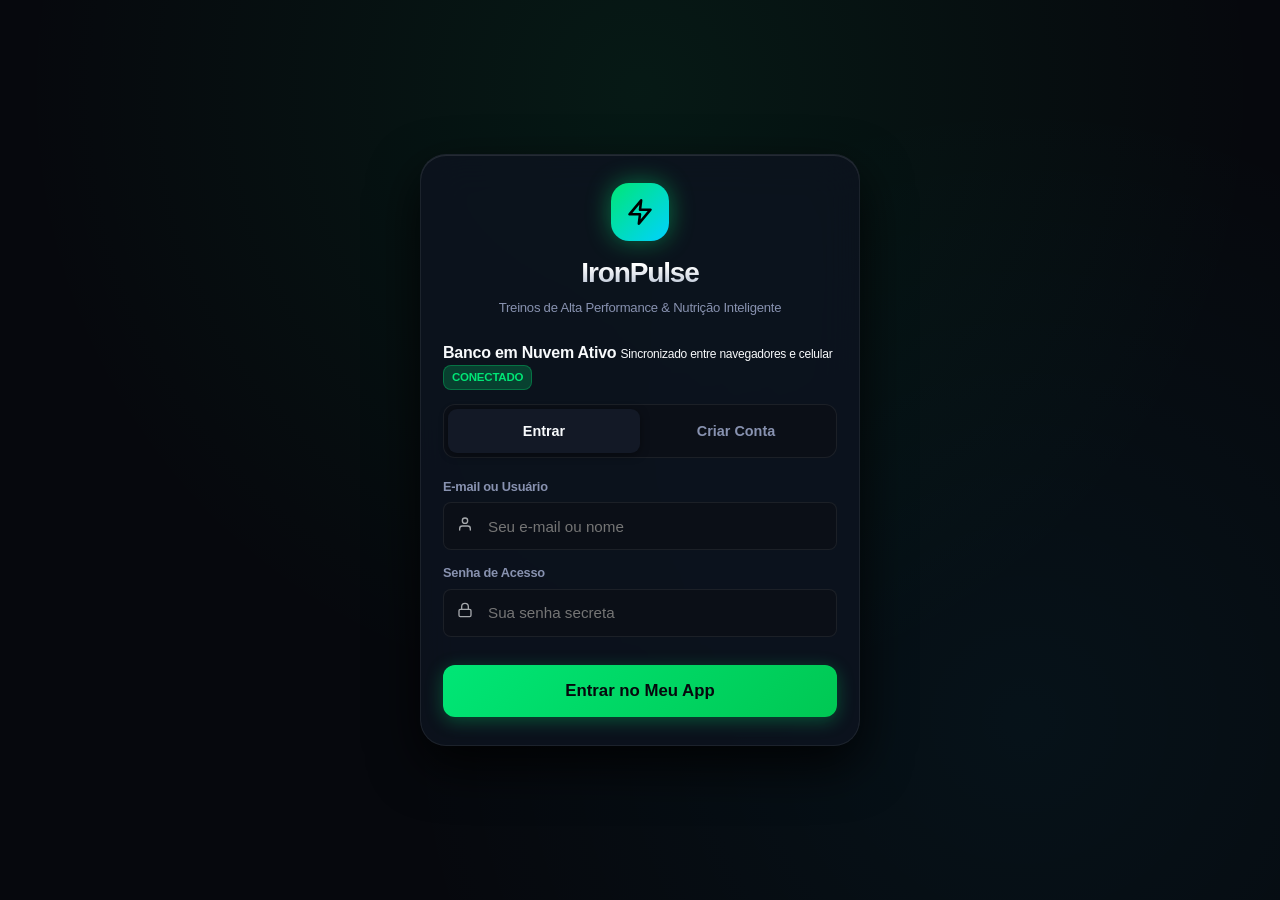
==== commit 0e7a3b0e: "fix: cache busting nos scripts e service worker com network-first para atualizacao instantanea" ====
--- a/index.html
+++ b/index.html
@@ -14,7 +14,7 @@
   <link rel="apple-touch-icon" href="./icon.svg">
   
   <title>IronPulse • Treinos & Dieta em Nuvem</title>
-  <link rel="stylesheet" href="./style.css">
+  <link rel="stylesheet" href="./style.css?v=20261029_v9">
 </head>
 <body>
 
@@ -912,12 +912,23 @@
   <!-- Toast Hub -->
   <div class="toast-hub" id="toast-hub"></div>
 
-  <!-- Scripts -->
-  <script src="./cloud-config.js"></script>
-  <script src="./cloud-db.js"></script>
-  <script src="./auth.js"></script>
-  <script src="./taco.js"></script>
-  <script src="./db.js"></script>
-  <script src="./app.js"></script>
+  <!-- Scripts com Cache Busting -->
+  <script src="./cloud-config.js?v=20261029_v9"></script>
+  <script src="./cloud-db.js?v=20261029_v9"></script>
+  <script src="./auth.js?v=20261029_v9"></script>
+  <script src="./taco.js?v=20261029_v9"></script>
+  <script src="./db.js?v=20261029_v9"></script>
+  <script src="./app.js?v=20261029_v9"></script>
+
+  <!-- Auto-update Service Worker -->
+  <script>
+    if ('serviceWorker' in navigator) {
+      navigator.serviceWorker.getRegistrations().then(function (registrations) {
+        for (var i = 0; i < registrations.length; i++) {
+          registrations[i].update();
+        }
+      });
+    }
+  </script>
 </body>
 </html>
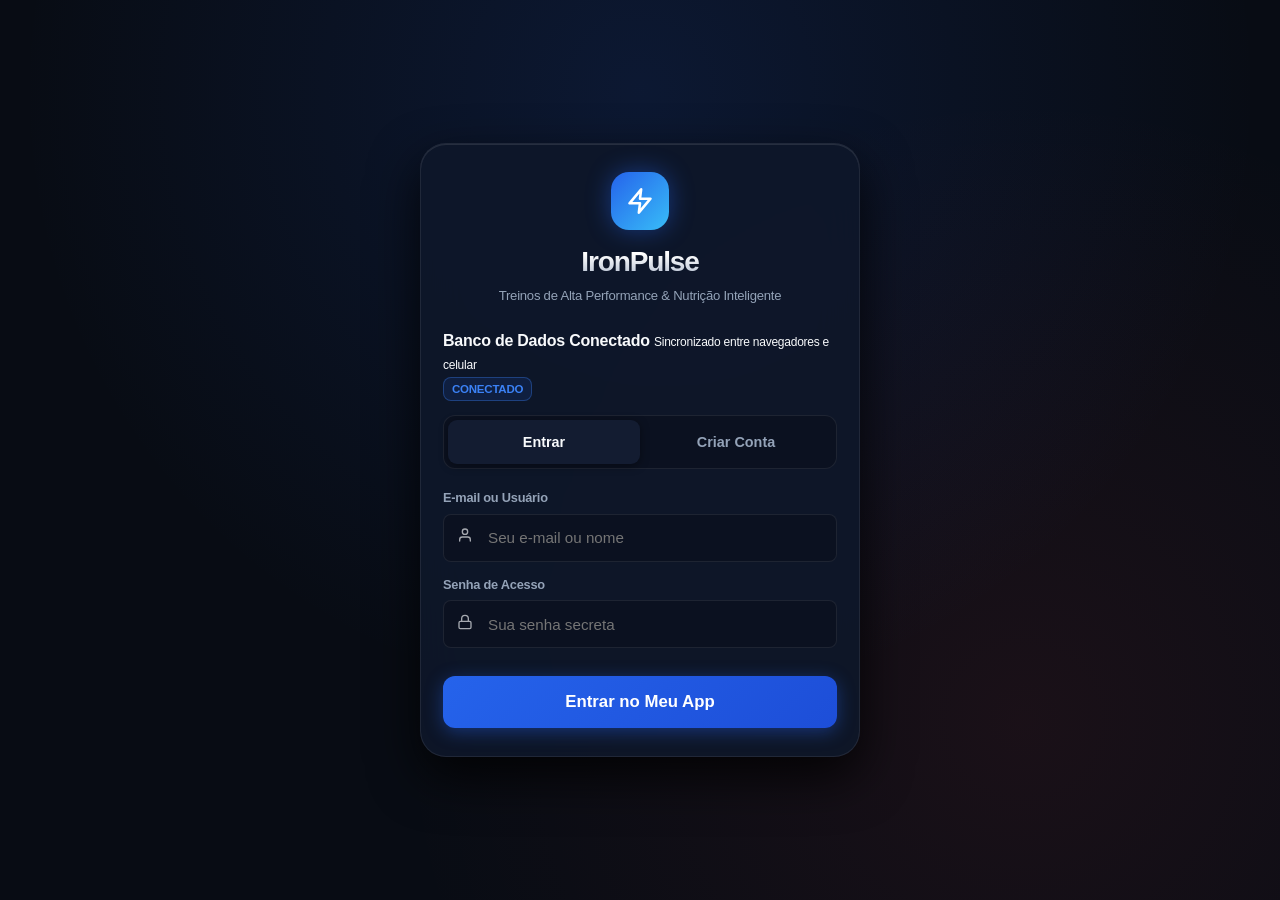
==== commit 602bfe8c: "feat: paleta esportiva azul/vermelho/cinza, correcao universal de textContent, modal customizado e r" ====
--- a/index.html
+++ b/index.html
@@ -7,14 +7,14 @@
   <meta name="apple-mobile-web-app-capable" content="yes">
   <meta name="apple-mobile-web-app-status-bar-style" content="black-translucent">
   <meta name="apple-mobile-web-app-title" content="IronPulse">
-  <meta name="description" content="App de Treinos, Nutrição e Evolução com Banco de Dados em Nuvem">
+  <meta name="description" content="App de Treinos, Nutrição e Evolução com Sincronização em Tempo Real">
   
   <link rel="manifest" href="./manifest.json">
   <link rel="icon" type="image/svg+xml" href="./icon.svg">
   <link rel="apple-touch-icon" href="./icon.svg">
   
-  <title>IronPulse • Treinos & Dieta em Nuvem</title>
-  <link rel="stylesheet" href="./style.css?v=20261029_v9">
+  <title>IronPulse • Treinos & Nutrição</title>
+  <link rel="stylesheet" href="./style.css?v=20261029_v10">
 </head>
 <body>
 
@@ -32,16 +32,16 @@
         <p class="auth-desc">Treinos de Alta Performance & Nutrição Inteligente</p>
       </div>
 
-      <!-- Card de Status do Banco de Dados em Nuvem -->
+      <!-- Card de Status do Banco de Dados / Sincronização -->
       <div class="cloud-status-banner mb-3" id="btn-auth-open-cloud-modal">
         <div class="cloud-status-left">
           <span class="cloud-dot" id="auth-cloud-status-dot"></span>
           <div>
-            <strong id="auth-cloud-status-title">Banco em Nuvem</strong>
-            <span class="text-xs" id="auth-cloud-status-sub">Toque para configurar multi-dispositivo</span>
-          </div>
-        </div>
-        <span class="tag tag-accent" id="auth-cloud-tag">Configurar</span>
+            <strong id="auth-cloud-status-title">Sincronização Online</strong>
+            <span class="text-xs" id="auth-cloud-status-sub">Acesse seus dados em múltiplos dispositivos</span>
+          </div>
+        </div>
+        <span class="tag tag-accent" id="auth-cloud-tag">Conectado</span>
       </div>
 
       <!-- Abas de Autenticação -->
@@ -618,8 +618,8 @@
     <div class="modal-sheet">
       <div class="modal-sheet-header">
         <div>
-          <h3>Banco de Dados em Nuvem</h3>
-          <span class="text-xs text-muted">Acesse seus dados em qualquer navegador e aparelho</span>
+          <h3>Banco de Dados & Sincronização</h3>
+          <span class="text-xs text-muted">Acesse seus dados em qualquer navegador e aparelho com Firebase</span>
         </div>
         <button class="btn-modal-close" data-dismiss="modal-cloud-config">✕</button>
       </div>
@@ -913,12 +913,12 @@
   <div class="toast-hub" id="toast-hub"></div>
 
   <!-- Scripts com Cache Busting -->
-  <script src="./cloud-config.js?v=20261029_v9"></script>
-  <script src="./cloud-db.js?v=20261029_v9"></script>
-  <script src="./auth.js?v=20261029_v9"></script>
-  <script src="./taco.js?v=20261029_v9"></script>
-  <script src="./db.js?v=20261029_v9"></script>
-  <script src="./app.js?v=20261029_v9"></script>
+  <script src="./cloud-config.js?v=20261029_v10"></script>
+  <script src="./cloud-db.js?v=20261029_v10"></script>
+  <script src="./auth.js?v=20261029_v10"></script>
+  <script src="./taco.js?v=20261029_v10"></script>
+  <script src="./db.js?v=20261029_v10"></script>
+  <script src="./app.js?v=20261029_v10"></script>
 
   <!-- Auto-update Service Worker -->
   <script>
--- a/style.css
+++ b/style.css
@@ -4,27 +4,39 @@
    ========================================================================== */
 
 :root {
-  /* Paleta Base Titanium */
-  --bg-void: #06080d;
-  --bg-surface: #0e131f;
-  --bg-card: #131926;
-  --bg-elevated: #1a2233;
-  --bg-input: #0b0f17;
+  /* Paleta Base Titanium & Slate */
+  --bg-void: #080c14;
+  --bg-surface: #0f172a;
+  --bg-card: #131c31;
+  --bg-elevated: #1e293b;
+  --bg-input: #0b1120;
 
   /* Bordas Iluminadas */
-  --border-subtle: rgba(255, 255, 255, 0.07);
-  --border-focus: #00e676;
-  --border-active: rgba(0, 230, 118, 0.35);
-
-  /* Acentos Elétricos Neon */
-  --accent: #00e676;
-  --accent-glow: rgba(0, 230, 118, 0.22);
+  --border-subtle: rgba(255, 255, 255, 0.08);
+  --border-focus: #3b82f6;
+  --border-active: rgba(59, 130, 246, 0.4);
+
+  /* Acentos Esportivos: Azul Royal, Vermelho e Cinza */
+  --accent: #2563eb;
+  --accent-light: #3b82f6;
+  --accent-glow: rgba(37, 99, 235, 0.35);
+  --accent-soft: rgba(37, 99, 235, 0.12);
+  --accent-border: rgba(59, 130, 246, 0.35);
+
+  --red-accent: #ef4444;
+  --red-glow: rgba(239, 68, 68, 0.35);
+  --red-soft: rgba(239, 68, 68, 0.12);
+  --red-border: rgba(239, 68, 68, 0.35);
+
+  --slate-badge: #334155;
+  --slate-border: #475569;
+
   --cyan: #00d2ff;
   --cyan-glow: rgba(0, 210, 255, 0.22);
   --purple: #a855f7;
-  --danger: #ff4757;
-  --danger-soft: rgba(255, 71, 87, 0.15);
-  --warning: #ffa502;
+  --danger: #ef4444;
+  --danger-soft: rgba(239, 68, 68, 0.15);
+  --warning: #f59e0b;
 
   /* Macros & Nutrição */
   --macro-p: #3b82f6;
@@ -34,8 +46,8 @@
 
   /* Tipografia */
   --text-main: #f8fafc;
-  --text-muted: #8892b0;
-  --text-dim: #4c566a;
+  --text-muted: #94a3b8;
+  --text-dim: #64748b;
 
   /* Layout */
   --bottom-bar-height: 64px;
@@ -48,16 +60,23 @@
 
 /* ==================== TEMA CLARO (LIGHT THEME) ==================== */
 body.theme-light {
-  --bg-void: #f4f6fa;
+  --bg-void: #f1f5f9;
   --bg-surface: #ffffff;
   --bg-card: #ffffff;
   --bg-elevated: #f8fafc;
   --bg-input: #f1f5f9;
   --border-subtle: #e2e8f0;
-  --border-focus: #059669;
-  --border-active: rgba(5, 150, 105, 0.3);
-  --accent: #059669;
-  --accent-glow: rgba(5, 150, 105, 0.2);
+  --border-focus: #2563eb;
+  --border-active: rgba(37, 99, 235, 0.3);
+  --accent: #2563eb;
+  --accent-light: #3b82f6;
+  --accent-glow: rgba(37, 99, 235, 0.2);
+  --accent-soft: rgba(37, 99, 235, 0.08);
+  --accent-border: rgba(37, 99, 235, 0.25);
+  --red-accent: #dc2626;
+  --red-glow: rgba(220, 38, 38, 0.2);
+  --red-soft: rgba(220, 38, 38, 0.08);
+  --red-border: rgba(220, 38, 38, 0.25);
   --cyan: #0284c7;
   --cyan-glow: rgba(2, 132, 199, 0.2);
   --text-main: #0f172a;
@@ -89,7 +108,7 @@
 }
 
 body.theme-light .routine-tab-pill.active {
-  background-color: #059669;
+  background-color: #2563eb;
   color: #ffffff;
 }
 
@@ -132,14 +151,15 @@
   width: 56px;
   height: 56px;
   border-radius: 50%;
-  background: linear-gradient(135deg, var(--accent), var(--cyan));
-  color: #000;
+  background: linear-gradient(135deg, var(--accent), #38bdf8);
+  color: #ffffff;
   font-weight: 800;
   font-size: 1.4rem;
   display: flex;
   align-items: center;
   justify-content: center;
   flex-shrink: 0;
+  box-shadow: 0 4px 14px var(--accent-glow);
 }
 
 .profile-meta strong {
@@ -175,15 +195,15 @@
   align-items: center;
   justify-content: center;
   padding: 24px 16px;
-  background: radial-gradient(circle at 50% 10%, rgba(0, 230, 118, 0.08), transparent 60%),
-              radial-gradient(circle at 80% 80%, rgba(0, 210, 255, 0.05), transparent 50%),
+  background: radial-gradient(circle at 50% 10%, rgba(37, 99, 235, 0.14), transparent 60%),
+              radial-gradient(circle at 80% 80%, rgba(239, 68, 68, 0.08), transparent 50%),
               var(--bg-void);
 }
 
 .auth-container {
   width: 100%;
   max-width: 440px;
-  background-color: rgba(14, 19, 31, 0.85);
+  background-color: rgba(15, 23, 42, 0.92);
   backdrop-filter: blur(20px);
   -webkit-backdrop-filter: blur(20px);
   border: 1px solid var(--border-subtle);
@@ -208,13 +228,13 @@
   height: 58px;
   margin: 0 auto 12px auto;
   border-radius: 18px;
-  background: linear-gradient(135deg, #00e676, #00d2ff);
+  background: linear-gradient(135deg, #2563eb, #38bdf8);
   display: flex;
   align-items: center;
   justify-content: center;
   font-size: 1.8rem;
-  color: #000;
-  box-shadow: 0 0 24px rgba(0, 230, 118, 0.45);
+  color: #ffffff;
+  box-shadow: 0 0 24px rgba(37, 99, 235, 0.45);
 }
 
 .auth-title {
@@ -352,14 +372,14 @@
   width: 42px;
   height: 42px;
   border-radius: 50%;
-  background: linear-gradient(135deg, #00e676, #00d2ff);
-  color: #000;
+  background: linear-gradient(135deg, #2563eb, #38bdf8);
+  color: #ffffff;
   font-weight: 900;
   font-size: 1.15rem;
   display: flex;
   align-items: center;
   justify-content: center;
-  box-shadow: 0 0 14px rgba(0, 230, 118, 0.35);
+  box-shadow: 0 0 14px rgba(37, 99, 235, 0.35);
   flex-shrink: 0;
 }
 
@@ -390,9 +410,9 @@
   text-transform: uppercase;
   padding: 2px 6px;
   border-radius: 4px;
-  background: rgba(0, 230, 118, 0.12);
-  color: var(--accent);
-  border: 1px solid rgba(0, 230, 118, 0.3);
+  background: var(--accent-soft);
+  color: var(--accent-light);
+  border: 1px solid var(--accent-border);
 }
 
 .header-actions {
@@ -455,8 +475,8 @@
 
 /* ==================== HERO & CARDS ==================== */
 .hero-card {
-  background: linear-gradient(135deg, #131b28 0%, #0d121c 100%);
-  border: 1px solid rgba(0, 230, 118, 0.25);
+  background: linear-gradient(135deg, #131c31 0%, #0d1424 100%);
+  border: 1px solid var(--accent-border);
   border-radius: var(--radius-md);
   padding: 20px 18px;
   margin-bottom: 20px;
@@ -472,7 +492,7 @@
   right: -40px;
   width: 120px;
   height: 120px;
-  background: radial-gradient(circle, rgba(0, 230, 118, 0.15) 0%, transparent 70%);
+  background: radial-gradient(circle, var(--accent-glow) 0%, transparent 70%);
   pointer-events: none;
 }
 
@@ -531,7 +551,8 @@
 }
 
 .card-glow {
-  border-color: rgba(0, 230, 118, 0.3);
+  border-color: var(--accent-border);
+  box-shadow: 0 4px 20px rgba(37, 99, 235, 0.12);
 }
 
 /* Empty States Elegantes (Quando Zerado) */
@@ -597,9 +618,15 @@
 }
 
 .tag-accent {
-  background: var(--accent-glow);
-  color: var(--accent);
-  border: 1px solid rgba(0, 230, 118, 0.3);
+  background: var(--accent-soft);
+  color: var(--accent-light);
+  border: 1px solid var(--accent-border);
+}
+
+.tag-red {
+  background: var(--red-soft);
+  color: var(--red-accent);
+  border: 1px solid var(--red-border);
 }
 
 .tag-muscle {
@@ -653,10 +680,10 @@
 }
 
 .strip-bubble.done {
-  background-color: var(--accent);
-  border-color: var(--accent);
-  color: #000;
-  box-shadow: 0 0 10px rgba(0, 230, 118, 0.4);
+  background: linear-gradient(135deg, #ef4444, #f97316);
+  border-color: #ef4444;
+  color: #ffffff;
+  box-shadow: 0 0 12px rgba(239, 68, 68, 0.45);
 }
 
 .strip-bubble.today {
@@ -711,8 +738,8 @@
 
 .modal-confirm-sheet {
   background: linear-gradient(180deg, #131722 0%, #080a0f 100%);
-  border: 1px solid rgba(0, 230, 118, 0.25);
-  box-shadow: 0 20px 60px rgba(0, 0, 0, 0.9), 0 0 30px rgba(0, 230, 118, 0.15);
+  border: 1px solid var(--border-subtle);
+  box-shadow: 0 20px 60px rgba(0, 0, 0, 0.9), 0 0 30px rgba(37, 99, 235, 0.15);
   border-radius: var(--radius-lg);
   padding: 26px 22px;
   width: 90%;
@@ -753,10 +780,10 @@
 }
 
 .routine-tab-pill.active {
-  background-color: var(--accent);
-  color: #000;
-  border-color: var(--accent);
-  box-shadow: 0 0 16px rgba(0, 230, 118, 0.35);
+  background: linear-gradient(135deg, #2563eb, #1d4ed8);
+  color: #ffffff;
+  border-color: #2563eb;
+  box-shadow: 0 0 16px rgba(37, 99, 235, 0.45);
 }
 
 .routine-tab-pill.btn-add-routine {
@@ -796,8 +823,8 @@
 }
 
 .wakelock-pill.active {
-  border-color: rgba(0, 230, 118, 0.4);
-  color: var(--accent);
+  border-color: var(--accent-border);
+  color: var(--accent-light);
 }
 
 .pulse-dot {
@@ -875,7 +902,7 @@
 
 .chip-timer:active {
   background-color: var(--accent);
-  color: #000;
+  color: #ffffff;
 }
 
 .chip-stop {
@@ -998,7 +1025,7 @@
 }
 
 .set-row.completed {
-  background-color: rgba(0, 230, 118, 0.05);
+  background-color: var(--accent-soft);
 }
 
 .set-badge {
@@ -1056,9 +1083,10 @@
 }
 
 .btn-check-set.checked {
-  background-color: var(--accent);
-  border-color: var(--accent);
-  color: #000;
+  background: linear-gradient(135deg, #2563eb, #1d4ed8);
+  border-color: #2563eb;
+  color: #ffffff;
+  box-shadow: 0 0 10px rgba(37, 99, 235, 0.4);
 }
 
 .btn-add-set {
@@ -1129,7 +1157,7 @@
   transition: width 0.3s ease;
 }
 
-.fill-kcal { background: linear-gradient(90deg, #10b981, #00e676); }
+.fill-kcal { background: linear-gradient(90deg, #ef4444, #f97316); }
 .fill-protein, .dot-protein { background-color: var(--macro-p); }
 .fill-carbs, .dot-carbs { background-color: var(--macro-c); }
 .fill-fat, .dot-fat { background-color: var(--macro-f); }
@@ -1213,7 +1241,7 @@
 
 .btn-water-add:active {
   background-color: var(--water);
-  color: #000;
+  color: #ffffff;
 }
 
 .btn-water-reset {
@@ -1243,7 +1271,7 @@
 
 .meal-item-card.done {
   opacity: 0.75;
-  border-color: rgba(0, 230, 118, 0.3);
+  border-color: var(--accent-border);
 }
 
 .meal-row-header {
@@ -1431,8 +1459,8 @@
 .sub-tab-btn.active {
   background-color: var(--bg-card);
   border-color: var(--accent);
-  color: var(--accent);
-  box-shadow: 0 0 14px rgba(0, 230, 118, 0.2);
+  color: var(--accent-light);
+  box-shadow: 0 0 14px var(--accent-glow);
 }
 
 .sub-tab-content {
@@ -1445,7 +1473,7 @@
 }
 
 .photo-upload-card {
-  border-color: rgba(0, 230, 118, 0.3);
+  border-color: var(--accent-border);
 }
 
 .photo-upload-header {
@@ -1535,12 +1563,12 @@
   position: absolute;
   bottom: 6px;
   left: 6px;
-  background: rgba(0, 230, 118, 0.9);
-  color: #000;
+  background: var(--accent);
+  color: #ffffff;
   padding: 2px 6px;
   border-radius: 4px;
   font-size: 0.72rem;
-  font-weight: 900;
+  font-weight: 800;
 }
 
 .photo-card-actions {
@@ -1649,8 +1677,8 @@
   display: flex;
   align-items: center;
   justify-content: space-between;
-  background-color: rgba(0, 230, 118, 0.1);
-  border: 1px solid rgba(0, 230, 118, 0.3);
+  background-color: var(--accent-soft);
+  border: 1px solid var(--accent-border);
   padding: 10px 14px;
   border-radius: var(--radius-sm);
   margin-bottom: 12px;
@@ -1684,13 +1712,13 @@
 }
 
 .btn-primary {
-  background: linear-gradient(135deg, #00e676, #00c853);
-  color: #06080d;
-  box-shadow: 0 4px 18px rgba(0, 230, 118, 0.3);
+  background: linear-gradient(135deg, #2563eb, #1d4ed8);
+  color: #ffffff;
+  box-shadow: 0 4px 18px rgba(37, 99, 235, 0.4);
 }
 
 .btn-primary:active {
-  box-shadow: 0 2px 8px rgba(0, 230, 118, 0.2);
+  box-shadow: 0 2px 8px rgba(37, 99, 235, 0.25);
 }
 
 .btn-outline {
@@ -1993,7 +2021,7 @@
   pointer-events: auto;
 }
 
-.toast-msg.success { border-color: rgba(0, 230, 118, 0.5); }
+.toast-msg.success { border-color: rgba(37, 99, 235, 0.6); }
 .toast-msg.error { border-color: rgba(255, 71, 87, 0.5); }
 
 .spacer-bottom {
